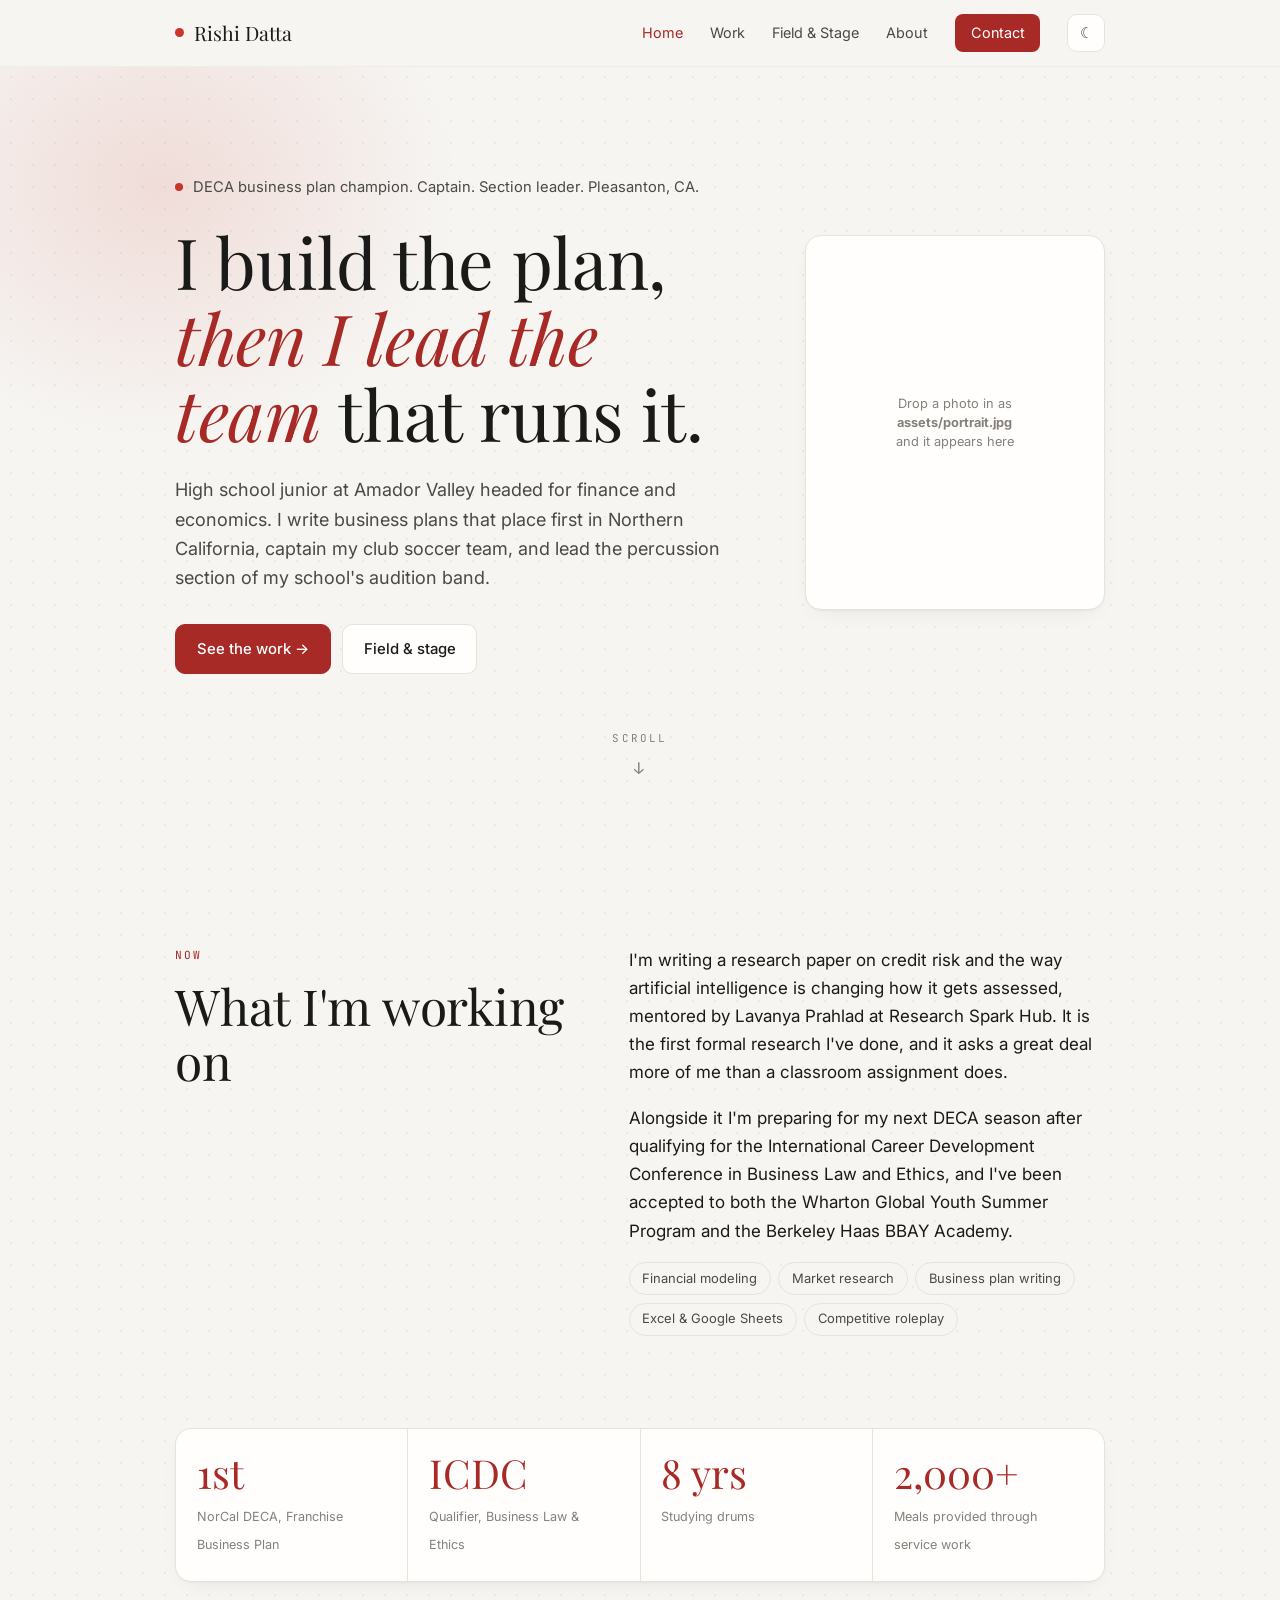
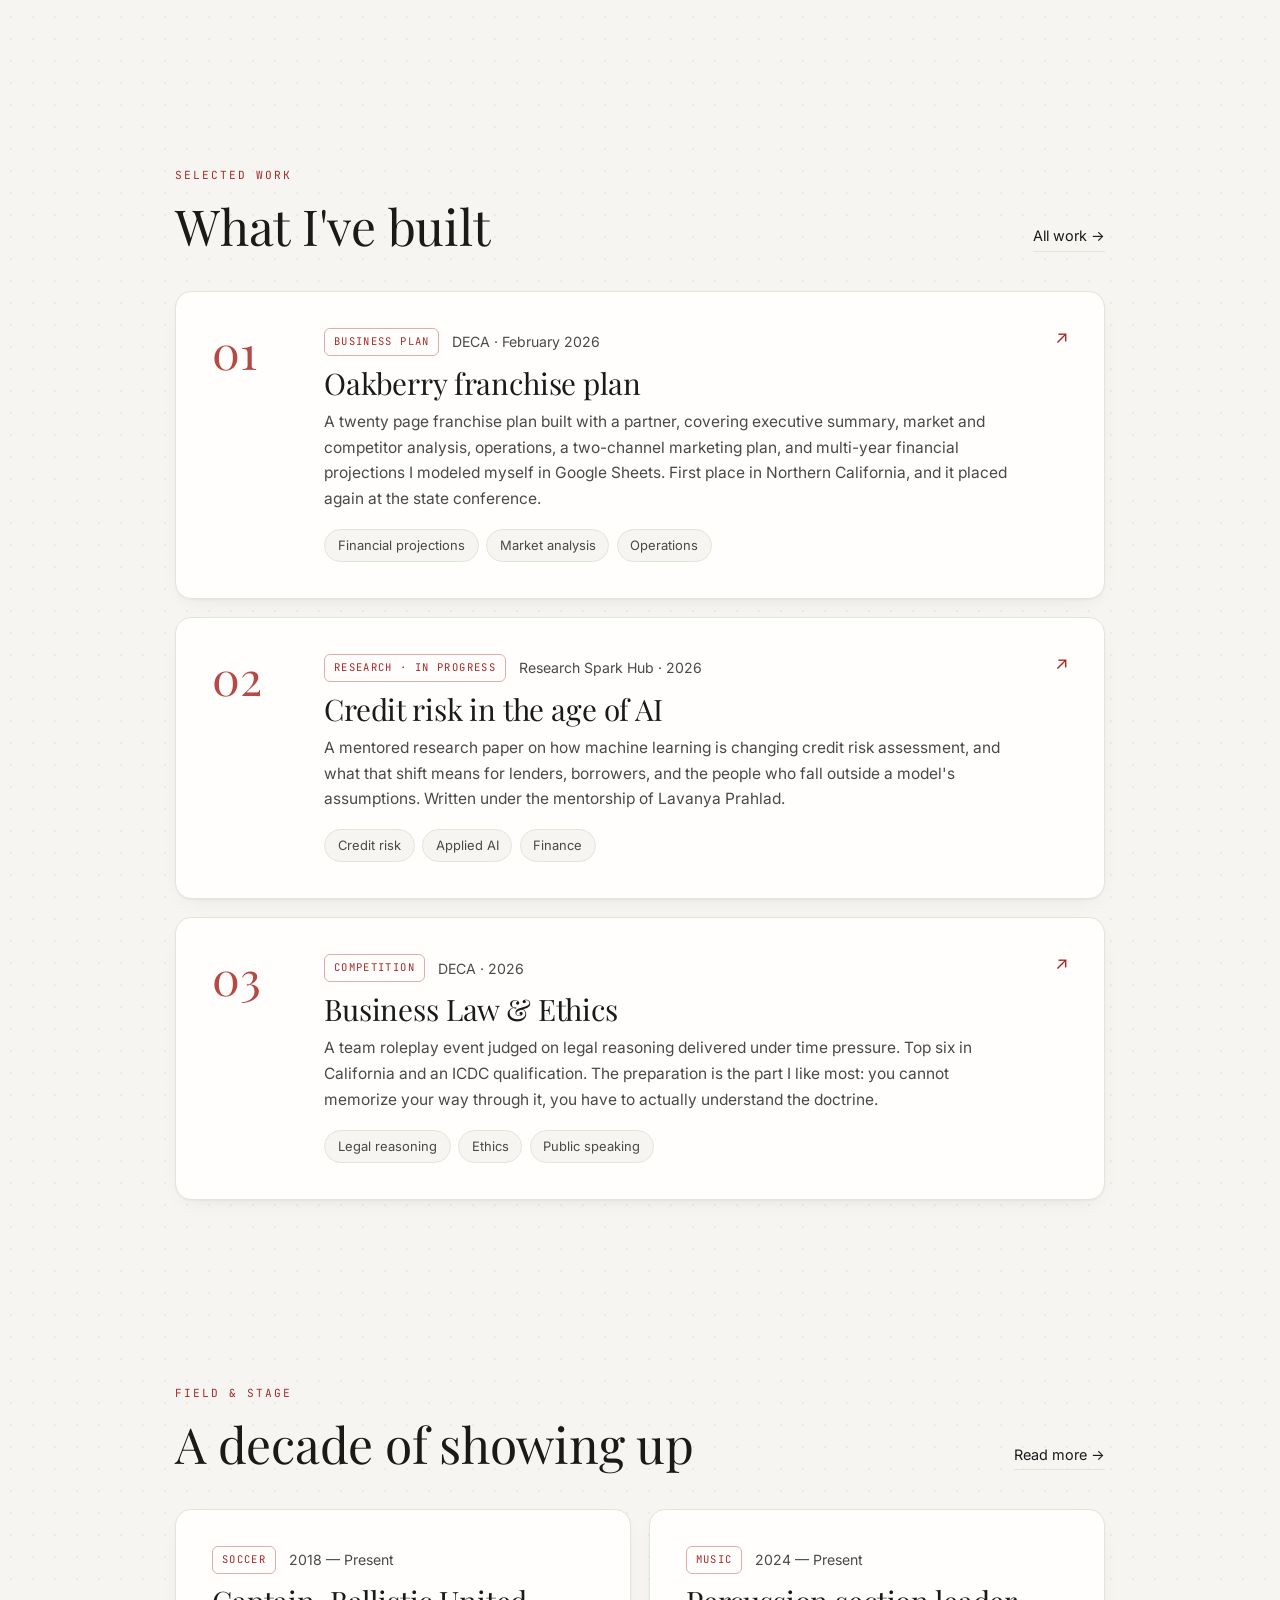
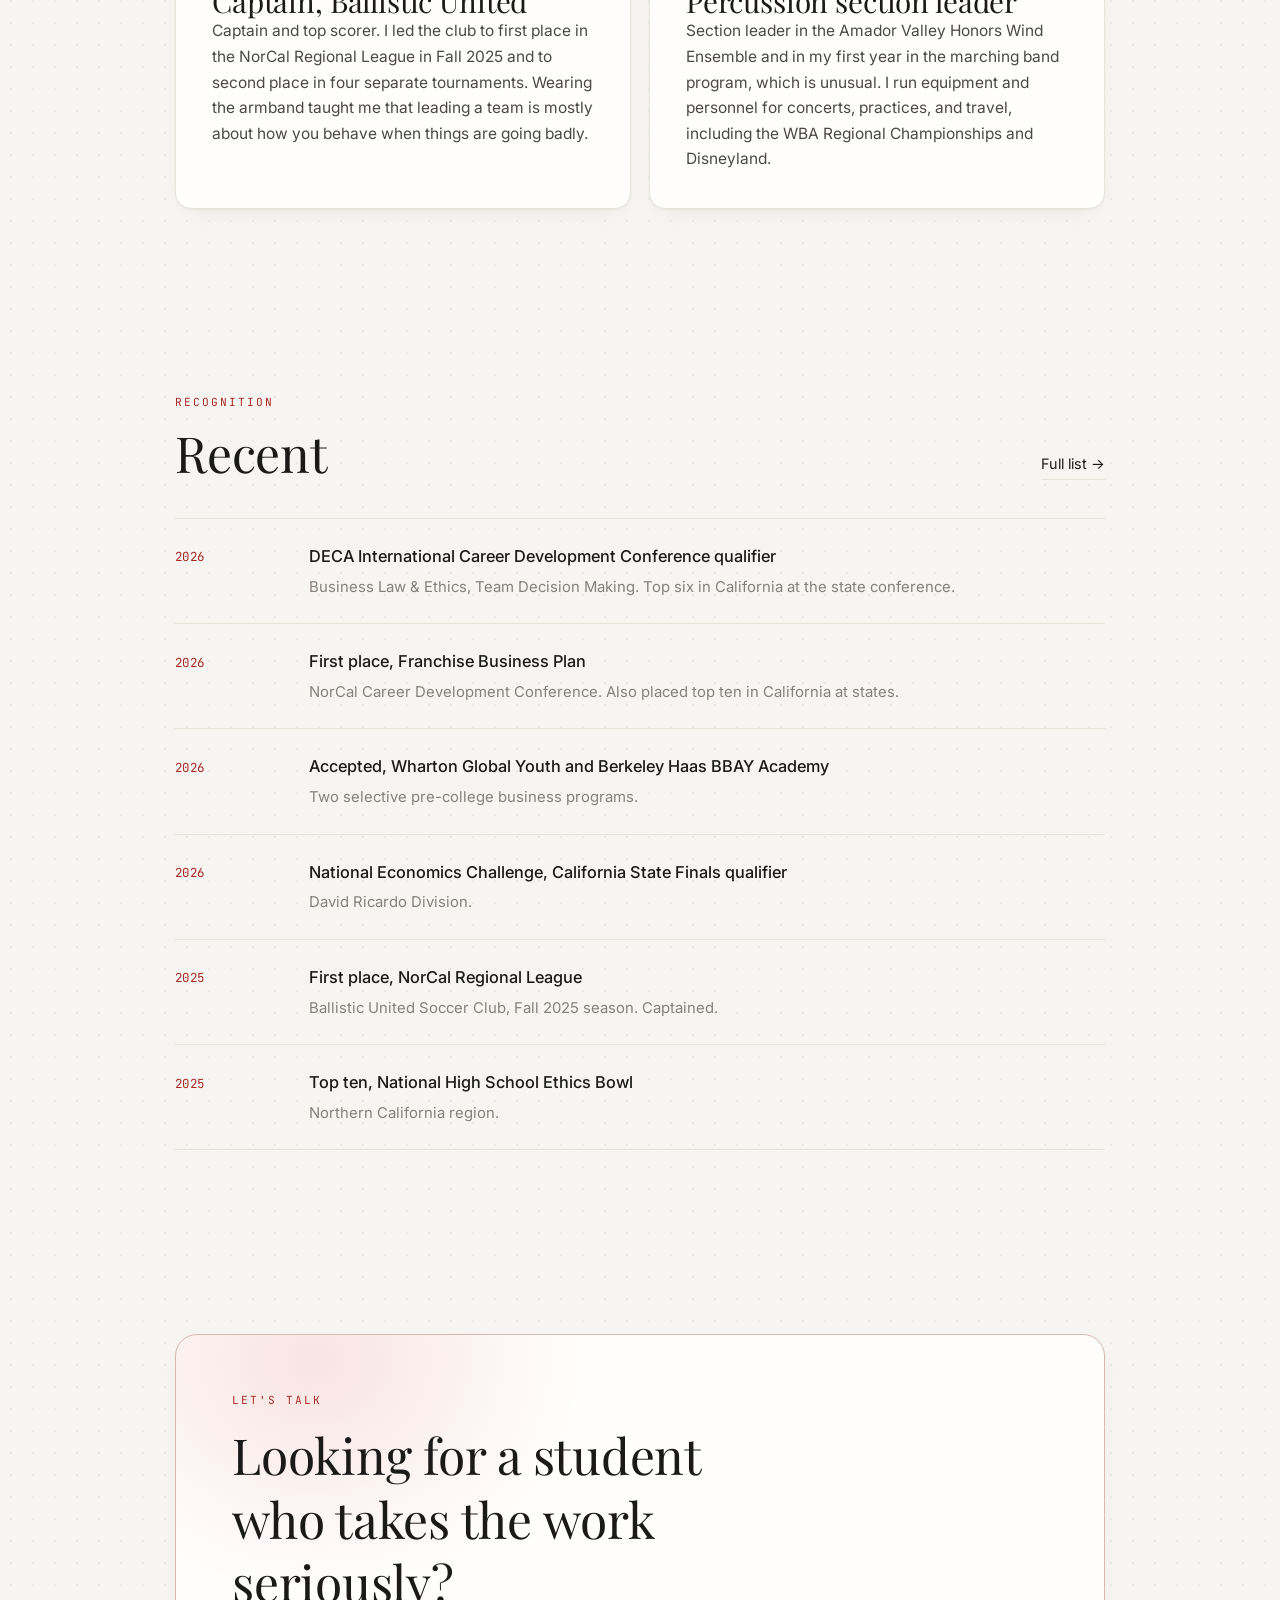
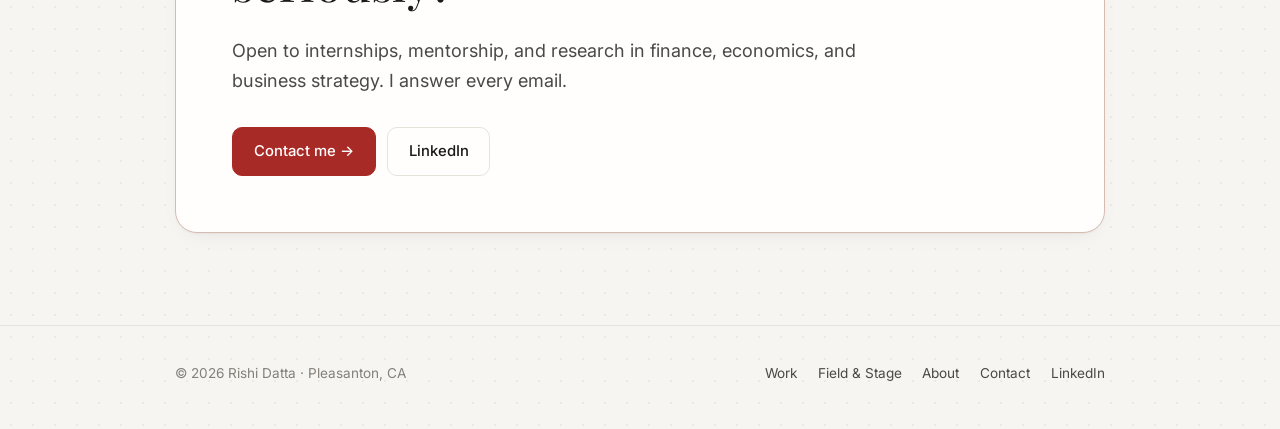
==== index.html @ d546c861 "Add files via upload" ====
<!DOCTYPE html>
<html lang="en">
<head>
<meta charset="utf-8">
<meta name="viewport" content="width=device-width, initial-scale=1">
<title>Rishi Datta — Business, finance, and leadership</title>
<meta name="description" content="Rishi Datta is a student at Amador Valley High School in Pleasanton, California. DECA franchise business plan champion, ICDC qualifier, club soccer captain, and percussion section leader.">
<meta name="theme-color" content="#f4f5f7">
<meta property="og:title" content="Rishi Datta">
<meta property="og:description" content="DECA, finance research, soccer captaincy, and percussion. Pleasanton, CA.">
<meta property="og:type" content="website">
<link rel="preconnect" href="https://fonts.googleapis.com">
<link rel="preconnect" href="https://fonts.gstatic.com" crossorigin>
<link href="https://fonts.googleapis.com/css2?family=Playfair+Display:ital,wght@0,400;0,500;1,400&family=Inter:wght@400;500&family=JetBrains+Mono:wght@400;500&display=swap" rel="stylesheet">
<link rel="stylesheet" href="assets/style.css">
<script src="assets/site.js"></script>
</head>
<body>

<nav class="nav">
  <div class="wrap nav-inner">
    <a class="brand" href="index.html">Rishi Datta</a>
    <div class="nav-links">
      <a href="index.html" aria-current="page">Home</a>
      <a href="work.html">Work</a>
      <a href="leadership.html">Field &amp; Stage</a>
      <a href="about.html">About</a>
      <a class="pill" href="contact.html">Contact</a>
      <button class="toggle" type="button" aria-label="Switch to dark mode">☾</button>
    </div>
  </div>
</nav>

<header class="hero">
  <div class="wrap">
    <div class="hero-grid">
      <div>
        <p class="hero-tag">DECA business plan champion. Captain. Section leader. Pleasanton, CA.</p>
        <h1 class="display">I build the plan, <em class="hl">then I lead the team</em> that runs it.</h1>
        <p class="lede">
          High school junior at Amador Valley headed for finance and economics. I write
          business plans that place first in Northern California, captain my club soccer
          team, and lead the percussion section of my school's audition band.
        </p>
        <div class="actions">
          <a class="btn" href="work.html">See the work &rarr;</a>
          <a class="btn ghost" href="leadership.html">Field &amp; stage</a>
        </div>
      </div>
      <div class="portrait">
        <span>Drop a photo in as<br><strong>assets/portrait.jpg</strong><br>and it appears here</span>
      </div>
    </div>
    <p class="scroll-cue">Scroll<span>&darr;</span></p>
  </div>
</header>

<section class="section">
  <div class="wrap split">
    <div>
      <p class="eyebrow">Now</p>
      <h2 class="display">What I'm working on</h2>
    </div>
    <div class="measure">
      <p>
        I'm writing a research paper on credit risk and the way artificial intelligence is
        changing how it gets assessed, mentored by Lavanya Prahlad at Research Spark Hub.
        It is the first formal research I've done, and it asks a great deal more of me than
        a classroom assignment does.
      </p>
      <p>
        Alongside it I'm preparing for my next DECA season after qualifying for the
        International Career Development Conference in Business Law and Ethics, and I've
        been accepted to both the Wharton Global Youth Summer Program and the Berkeley Haas
        BBAY Academy.
      </p>
      <div class="tags">
        <span class="tag">Financial modeling</span>
        <span class="tag">Market research</span>
        <span class="tag">Business plan writing</span>
        <span class="tag">Excel &amp; Google Sheets</span>
        <span class="tag">Competitive roleplay</span>
      </div>
    </div>
  </div>
</section>

<section class="section" style="padding-top:0">
  <div class="wrap">
    <div class="stats">
      <div class="stat"><span class="num">1st</span><span class="lbl">NorCal DECA, Franchise Business Plan</span></div>
      <div class="stat"><span class="num">ICDC</span><span class="lbl">Qualifier, Business Law &amp; Ethics</span></div>
      <div class="stat"><span class="num">8 yrs</span><span class="lbl">Studying drums</span></div>
      <div class="stat"><span class="num">2,000+</span><span class="lbl">Meals provided through service work</span></div>
    </div>
  </div>
</section>

<section class="section">
  <div class="wrap">
    <div class="section-head">
      <div>
        <p class="eyebrow">Selected work</p>
        <h2 class="display">What I've built</h2>
      </div>
      <a class="textlink" href="work.html">All work &rarr;</a>
    </div>

    <div class="cards">
      <article class="card work">
        <div class="idx">01</div>
        <div>
          <div class="meta-row">
            <span class="chip">Business Plan</span>
            <span class="meta">DECA &middot; February 2026</span>
          </div>
          <h3 class="display">Oakberry franchise plan</h3>
          <p>
            A twenty page franchise plan built with a partner, covering executive summary,
            market and competitor analysis, operations, a two-channel marketing plan, and
            multi-year financial projections I modeled myself in Google Sheets. First place
            in Northern California, and it placed again at the state conference.
          </p>
          <div class="tags">
            <span class="tag">Financial projections</span>
            <span class="tag">Market analysis</span>
            <span class="tag">Operations</span>
          </div>
        </div>
        <div class="arrow">&#8599;</div>
      </article>

      <article class="card work">
        <div class="idx">02</div>
        <div>
          <div class="meta-row">
            <span class="chip">Research &middot; In progress</span>
            <span class="meta">Research Spark Hub &middot; 2026</span>
          </div>
          <h3 class="display">Credit risk in the age of AI</h3>
          <p>
            A mentored research paper on how machine learning is changing credit risk
            assessment, and what that shift means for lenders, borrowers, and the people
            who fall outside a model's assumptions. Written under the mentorship of
            Lavanya Prahlad.
          </p>
          <div class="tags">
            <span class="tag">Credit risk</span>
            <span class="tag">Applied AI</span>
            <span class="tag">Finance</span>
          </div>
        </div>
        <div class="arrow">&#8599;</div>
      </article>

      <article class="card work">
        <div class="idx">03</div>
        <div>
          <div class="meta-row">
            <span class="chip">Competition</span>
            <span class="meta">DECA &middot; 2026</span>
          </div>
          <h3 class="display">Business Law &amp; Ethics</h3>
          <p>
            A team roleplay event judged on legal reasoning delivered under time pressure.
            Top six in California and an ICDC qualification. The preparation is the part
            I like most: you cannot memorize your way through it, you have to actually
            understand the doctrine.
          </p>
          <div class="tags">
            <span class="tag">Legal reasoning</span>
            <span class="tag">Ethics</span>
            <span class="tag">Public speaking</span>
          </div>
        </div>
        <div class="arrow">&#8599;</div>
      </article>
    </div>
  </div>
</section>

<section class="section">
  <div class="wrap">
    <div class="section-head">
      <div>
        <p class="eyebrow">Field &amp; stage</p>
        <h2 class="display">A decade of showing up</h2>
      </div>
      <a class="textlink" href="leadership.html">Read more &rarr;</a>
    </div>

    <div class="grid-2">
      <article class="card">
        <div class="meta-row">
          <span class="chip">Soccer</span>
          <span class="meta">2018 &mdash; Present</span>
        </div>
        <h3 class="display">Captain, Ballistic United</h3>
        <p>
          Captain and top scorer. I led the club to first place in the NorCal Regional
          League in Fall 2025 and to second place in four separate tournaments. Wearing the
          armband taught me that leading a team is mostly about how you behave when things
          are going badly.
        </p>
      </article>
      <article class="card">
        <div class="meta-row">
          <span class="chip">Music</span>
          <span class="meta">2024 &mdash; Present</span>
        </div>
        <h3 class="display">Percussion section leader</h3>
        <p>
          Section leader in the Amador Valley Honors Wind Ensemble and in my first year in
          the marching band program, which is unusual. I run equipment and personnel for
          concerts, practices, and travel, including the WBA Regional Championships and
          Disneyland.
        </p>
      </article>
    </div>
  </div>
</section>

<section class="section">
  <div class="wrap">
    <div class="section-head">
      <div>
        <p class="eyebrow">Recognition</p>
        <h2 class="display">Recent</h2>
      </div>
      <a class="textlink" href="work.html#recognition">Full list &rarr;</a>
    </div>

    <div class="rows">
      <div class="row">
        <div class="when">2026</div>
        <div>
          <p class="what">DECA International Career Development Conference qualifier</p>
          <p class="desc">Business Law &amp; Ethics, Team Decision Making. Top six in California at the state conference.</p>
        </div>
      </div>
      <div class="row">
        <div class="when">2026</div>
        <div>
          <p class="what">First place, Franchise Business Plan</p>
          <p class="desc">NorCal Career Development Conference. Also placed top ten in California at states.</p>
        </div>
      </div>
      <div class="row">
        <div class="when">2026</div>
        <div>
          <p class="what">Accepted, Wharton Global Youth and Berkeley Haas BBAY Academy</p>
          <p class="desc">Two selective pre-college business programs.</p>
        </div>
      </div>
      <div class="row">
        <div class="when">2026</div>
        <div>
          <p class="what">National Economics Challenge, California State Finals qualifier</p>
          <p class="desc">David Ricardo Division.</p>
        </div>
      </div>
      <div class="row">
        <div class="when">2025</div>
        <div>
          <p class="what">First place, NorCal Regional League</p>
          <p class="desc">Ballistic United Soccer Club, Fall 2025 season. Captained.</p>
        </div>
      </div>
      <div class="row">
        <div class="when">2025</div>
        <div>
          <p class="what">Top ten, National High School Ethics Bowl</p>
          <p class="desc">Northern California region.</p>
        </div>
      </div>
    </div>
  </div>
</section>

<section class="section">
  <div class="wrap">
    <div class="cta-card">
      <p class="eyebrow">Let's talk</p>
      <h2 class="display">Looking for a student who takes the work seriously?</h2>
      <p class="lede" style="margin-top:1.4rem">
        Open to internships, mentorship, and research in finance, economics, and business
        strategy. I answer every email.
      </p>
      <div class="actions">
        <a class="btn" href="contact.html">Contact me &rarr;</a>
        <a class="btn ghost" href="https://www.linkedin.com/in/rishi-datta1" target="_blank" rel="noopener">LinkedIn</a>
      </div>
    </div>
  </div>
</section>

<footer class="foot">
  <div class="wrap foot-inner">
    <span>&copy; 2026 Rishi Datta &middot; Pleasanton, CA</span>
    <span class="foot-links">
      <a href="work.html">Work</a>
      <a href="leadership.html">Field &amp; Stage</a>
      <a href="about.html">About</a>
      <a href="contact.html">Contact</a>
      <a href="https://www.linkedin.com/in/rishi-datta1" target="_blank" rel="noopener">LinkedIn</a>
    </span>
  </div>
</footer>

</body>
</html>
---- assets/style.css ----
/* ==========================================================================
   Rishi Datta — personal site
   ========================================================================== */

:root {
  --bg:        #f6f5f2;
  --card:      #fffefd;
  --ink:       #1a1a19;
  --ink-soft:  #4b4945;
  --muted:     #85807a;
  --line:      #e7e3db;
  --line-soft: #efece5;
  --accent:    #a82a26;
  --accent-br: #c8362c;
  --glow:      rgba(200, 54, 44, 0.13);
  --dot:       rgba(26, 26, 25, 0.055);
  --shadow:    0 1px 2px rgba(26,26,25,.04), 0 8px 24px -12px rgba(26,26,25,.10);

  --serif: "Playfair Display", "Iowan Old Style", Georgia, "Times New Roman", serif;
  --sans:  "Inter", -apple-system, BlinkMacSystemFont, "Segoe UI", Helvetica, Arial, sans-serif;
  --mono:  "JetBrains Mono", ui-monospace, SFMono-Regular, "SF Mono", Menlo, monospace;

  --wrap: 1010px;
  --gut:  clamp(1.25rem, 5vw, 2.5rem);
  --r:    16px;
}

html[data-theme="dark"] {
  --bg:        #14140f;
  --card:      #1c1c18;
  --ink:       #f2f0eb;
  --ink-soft:  #c3bfb6;
  --muted:     #8e8981;
  --line:      #2e2e28;
  --line-soft: #262620;
  --accent:    #e8695c;
  --accent-br: #f0837a;
  --glow:      rgba(232, 105, 92, 0.11);
  --dot:       rgba(242, 240, 235, 0.05);
  --shadow:    0 1px 2px rgba(0,0,0,.3), 0 8px 24px -12px rgba(0,0,0,.5);
}

/* --- base ----------------------------------------------------------------- */

*, *::before, *::after { box-sizing: border-box; }
html { -webkit-text-size-adjust: 100%; scroll-behavior: smooth; }

body {
  margin: 0;
  background-color: var(--bg);
  background-image: radial-gradient(var(--dot) 1px, transparent 1px);
  background-size: 22px 22px;
  color: var(--ink);
  font-family: var(--sans);
  font-size: 17px;
  line-height: 1.65;
  -webkit-font-smoothing: antialiased;
  text-rendering: optimizeLegibility;
  transition: background-color .25s ease, color .25s ease;
}

img { max-width: 100%; display: block; }
a { color: inherit; }
h1, h2, h3, h4 { margin: 0; font-weight: 400; }
p { margin: 0 0 1.05em; }
p:last-child { margin-bottom: 0; }
ul { margin: 0; padding: 0; list-style: none; }

/* --- layout --------------------------------------------------------------- */

.wrap { width: 100%; max-width: var(--wrap); margin: 0 auto; padding-inline: var(--gut); }

.section { padding-block: clamp(3.25rem, 8vw, 5.75rem); }

.section-head {
  display: flex;
  align-items: flex-end;
  justify-content: space-between;
  gap: 1.5rem;
  flex-wrap: wrap;
  margin-bottom: 2.4rem;
}

.eyebrow {
  font-family: var(--mono);
  font-size: 0.7rem;
  letter-spacing: 0.18em;
  text-transform: uppercase;
  color: var(--accent);
  margin: 0 0 0.85rem;
}

h1.display, h2.display, h3.display {
  font-family: var(--serif);
  font-weight: 400;
  letter-spacing: -0.005em;
}

h1.display { font-size: clamp(2.5rem, 6.4vw, 4.4rem); line-height: 1.08; max-width: 15ch; }
h2.display { font-size: clamp(2rem, 4.4vw, 3.1rem); line-height: 1.1;  max-width: 20ch; }
h3.display { font-size: clamp(1.35rem, 2.6vw, 1.85rem); line-height: 1.2; }

em.hl { font-style: italic; color: var(--accent); }

.lede {
  font-size: clamp(1.02rem, 1.5vw, 1.13rem);
  line-height: 1.62;
  color: var(--ink-soft);
  max-width: 58ch;
}

.measure { max-width: 66ch; }
.muted { color: var(--muted); }

/* --- nav ------------------------------------------------------------------ */

.nav {
  position: sticky; top: 0; z-index: 60;
  background: color-mix(in srgb, var(--bg) 84%, transparent);
  backdrop-filter: saturate(1.5) blur(14px);
  -webkit-backdrop-filter: saturate(1.5) blur(14px);
  border-bottom: 1px solid var(--line-soft);
}

.nav-inner {
  display: flex; align-items: center; justify-content: space-between;
  gap: 1.25rem; min-height: 66px;
}

.brand {
  display: inline-flex; align-items: center; gap: 0.6rem;
  font-family: var(--serif); font-size: 1.24rem;
  text-decoration: none; white-space: nowrap;
}

.brand::before {
  content: ""; width: 9px; height: 9px; border-radius: 50%;
  background: var(--accent-br); flex: none;
}

.nav-links { display: flex; align-items: center; gap: clamp(.85rem, 2.2vw, 1.7rem); flex-wrap: wrap; }

.nav-links a {
  font-size: 0.9rem; color: var(--ink-soft); text-decoration: none;
  transition: color .18s ease;
}
.nav-links a:hover { color: var(--ink); }
.nav-links a[aria-current="page"] { color: var(--accent); }

.nav-links a.pill {
  background: var(--accent); color: #fff;
  padding: 0.42rem 0.95rem; border-radius: 8px;
}
html[data-theme="dark"] .nav-links a.pill { color: #14140f; }
.nav-links a.pill:hover { background: var(--accent-br); color: #fff; }

.toggle {
  width: 38px; height: 38px; flex: none;
  display: grid; place-items: center;
  border: 1px solid var(--line); border-radius: 10px;
  background: var(--card); color: var(--ink-soft);
  cursor: pointer; font-size: 0.95rem; line-height: 1;
  transition: border-color .18s ease, color .18s ease;
}
.toggle:hover { border-color: var(--muted); color: var(--ink); }

/* --- hero ----------------------------------------------------------------- */

.hero { position: relative; overflow: hidden; padding-block: clamp(3.5rem, 9vw, 6.5rem) clamp(2.5rem, 6vw, 4.5rem); }

.hero::before {
  content: ""; position: absolute; inset: -30% 55% 40% -20%;
  background: radial-gradient(closest-side, var(--glow), transparent 72%);
  pointer-events: none; z-index: 0;
}

.hero > .wrap { position: relative; z-index: 1; }

.hero-tag {
  display: inline-flex; align-items: center; gap: 0.65rem;
  font-size: 0.92rem; color: var(--ink-soft); margin-bottom: 1.5rem;
}
.hero-tag::before {
  content: ""; width: 8px; height: 8px; border-radius: 50%;
  background: var(--accent-br); flex: none;
}

.hero h1.display { margin-bottom: 1.5rem; }
.hero .lede { max-width: 54ch; }

.hero-grid {
  display: grid; grid-template-columns: minmax(0, 1.6fr) minmax(0, .85fr);
  gap: clamp(2rem, 6vw, 4rem); align-items: center;
}

.portrait {
  border: 1px solid var(--line); border-radius: var(--r);
  background: var(--card); box-shadow: var(--shadow);
  aspect-ratio: 4/5; width: 100%;
  display: grid; place-items: center; text-align: center;
  padding: 1.5rem; color: var(--muted); font-size: .8rem; line-height: 1.5;
  overflow: hidden;
}
.portrait img { width: 100%; height: 100%; object-fit: cover; }

.scroll-cue {
  margin-top: clamp(2rem, 5vw, 3.5rem); text-align: center;
  font-family: var(--mono); font-size: .68rem; letter-spacing: .2em;
  text-transform: uppercase; color: var(--muted);
}
.scroll-cue span { display: block; margin-top: .5rem; font-size: 1rem; }

/* --- buttons -------------------------------------------------------------- */

.actions { display: flex; gap: .7rem; flex-wrap: wrap; margin-top: 2rem; }

.btn {
  display: inline-flex; align-items: center; gap: .5rem;
  font-size: .93rem; font-weight: 500; text-decoration: none;
  padding: .72rem 1.3rem; border-radius: 10px;
  border: 1px solid var(--accent); background: var(--accent); color: #fff;
  transition: background .18s ease, border-color .18s ease, transform .18s ease;
}
html[data-theme="dark"] .btn { color: #14140f; }
.btn:hover { background: var(--accent-br); border-color: var(--accent-br); transform: translateY(-1px); }

.btn.ghost { background: var(--card); color: var(--ink); border-color: var(--line); }
.btn.ghost:hover { background: var(--card); border-color: var(--muted); color: var(--ink); }

.textlink {
  font-size: .9rem; color: var(--ink); text-decoration: none;
  border-bottom: 1px solid var(--line); padding-bottom: 3px;
  white-space: nowrap; transition: border-color .18s ease, color .18s ease;
}
.textlink:hover { color: var(--accent); border-bottom-color: var(--accent); }

/* --- cards ---------------------------------------------------------------- */

.card {
  background: var(--card); border: 1px solid var(--line);
  border-radius: var(--r); box-shadow: var(--shadow);
  padding: clamp(1.5rem, 3vw, 2.25rem);
}

.cards { display: grid; gap: 1.1rem; }
.grid-2 { display: grid; gap: 1.1rem; grid-template-columns: repeat(2, minmax(0,1fr)); }
.grid-3 { display: grid; gap: 1.1rem; grid-template-columns: repeat(3, minmax(0,1fr)); }

/* numbered work card */

.work {
  display: grid; grid-template-columns: 92px minmax(0,1fr) 28px;
  gap: 0 1.25rem; align-items: start;
}

.work .idx {
  font-family: var(--serif); font-size: clamp(2.1rem, 4vw, 2.9rem);
  line-height: 1; color: var(--accent); opacity: .85;
}

.work .arrow { color: var(--accent); font-size: 1.1rem; line-height: 1; justify-self: end; }

.meta-row {
  display: flex; align-items: center; gap: .8rem;
  flex-wrap: wrap; margin-bottom: .55rem;
}

.chip {
  font-family: var(--mono); font-size: .66rem; letter-spacing: .13em;
  text-transform: uppercase; color: var(--accent);
  border: 1px solid color-mix(in srgb, var(--accent) 38%, transparent);
  border-radius: 6px; padding: .28rem .55rem; white-space: nowrap;
}

.meta { font-size: .88rem; color: var(--ink-soft); }

.work h3.display { margin-bottom: .55rem; }

.card p { color: var(--ink-soft); font-size: .97rem; }

.tags { display: flex; flex-wrap: wrap; gap: .45rem; margin-top: 1.1rem; }

.tag {
  font-size: .81rem; color: var(--ink-soft);
  border: 1px solid var(--line); background: var(--bg);
  border-radius: 999px; padding: .3rem .8rem;
}

.bullets { margin-top: .9rem; }
.bullets li {
  position: relative; padding-left: 1.15rem; margin-bottom: .5rem;
  font-size: .96rem; color: var(--ink-soft);
}
.bullets li::before {
  content: ""; position: absolute; left: 0; top: .72em;
  width: 6px; height: 1px; background: var(--accent);
}
.bullets li:last-child { margin-bottom: 0; }

/* --- record rows (recognition / experience) ------------------------------- */

.rows { border-top: 1px solid var(--line); }

.row {
  display: grid; grid-template-columns: 110px minmax(0,1fr);
  gap: 1.5rem; padding-block: 1.5rem;
  border-bottom: 1px solid var(--line);
}

.row .when {
  font-family: var(--mono); font-size: .78rem; color: var(--accent);
  letter-spacing: .04em; padding-top: .28rem;
}

.row .what { font-size: 1.02rem; font-weight: 500; margin-bottom: .3rem; }
.row .desc { font-size: .93rem; color: var(--muted); margin: 0; }

/* --- stats ---------------------------------------------------------------- */

.stats {
  display: grid; grid-template-columns: repeat(auto-fit, minmax(140px,1fr));
  gap: 1px; background: var(--line);
  border: 1px solid var(--line); border-radius: var(--r);
  overflow: hidden; box-shadow: var(--shadow);
}
.stat { background: var(--card); padding: 1.5rem 1.3rem; }
.stat .num {
  font-family: var(--serif); font-size: clamp(1.9rem, 3.2vw, 2.5rem);
  line-height: 1; display: block; margin-bottom: .5rem; color: var(--accent);
}
.stat .lbl { font-size: .79rem; color: var(--muted); line-height: 1.45; }

/* --- split ---------------------------------------------------------------- */

.split {
  display: grid; grid-template-columns: minmax(0,.9fr) minmax(0,1.1fr);
  gap: clamp(2rem, 6vw, 4rem); align-items: start;
}

/* --- definition list ------------------------------------------------------ */

.dl { display: grid; gap: 1.15rem; }
.dl dt {
  font-family: var(--mono); font-size: .69rem; letter-spacing: .15em;
  text-transform: uppercase; color: var(--muted); margin-bottom: .3rem;
}
.dl dd { margin: 0; font-size: .97rem; color: var(--ink-soft); }

/* --- CTA ------------------------------------------------------------------ */

.cta-card {
  position: relative; overflow: hidden;
  border: 1px solid color-mix(in srgb, var(--accent) 22%, var(--line));
  border-radius: 22px; background: var(--card);
  box-shadow: var(--shadow);
  padding: clamp(2rem, 5vw, 3.5rem);
}
.cta-card::before {
  content: ""; position: absolute; inset: -60% 45% 30% -25%;
  background: radial-gradient(closest-side, var(--glow), transparent 72%);
  pointer-events: none;
}
.cta-card > * { position: relative; }
.cta-card h2.display { line-height: 1.28; max-width: 19ch; }

/* --- footer --------------------------------------------------------------- */

.foot {
  border-top: 1px solid var(--line);
  padding-block: 2.25rem 2.75rem;
  font-size: .85rem; color: var(--muted);
}
.foot-inner { display: flex; justify-content: space-between; gap: 1.5rem; flex-wrap: wrap; }
.foot a { color: var(--ink-soft); text-decoration: none; }
.foot a:hover { color: var(--accent); }
.foot-links { display: flex; gap: 1.3rem; flex-wrap: wrap; }

/* --- page header ---------------------------------------------------------- */

.page-head { padding-block: clamp(2.75rem, 7vw, 4.5rem) clamp(1.5rem, 4vw, 2.5rem); }
.page-head h1.display { max-width: 18ch; margin-bottom: 1.2rem; }

/* --- responsive ----------------------------------------------------------- */

@media (max-width: 880px) {
  .hero-grid { grid-template-columns: 1fr; }
  .portrait { max-width: 240px; order: -1; aspect-ratio: 1/1; }
  .split { grid-template-columns: 1fr; }
  .grid-3 { grid-template-columns: repeat(2, minmax(0,1fr)); }
}

@media (max-width: 640px) {
  body { font-size: 16px; }
  .nav-inner { min-height: 0; padding-block: .75rem; flex-wrap: wrap; gap: .75rem; }
  .nav-links { gap: .9rem; font-size: .85rem; }
  .grid-2, .grid-3 { grid-template-columns: 1fr; }
  .work { grid-template-columns: 1fr; gap: .4rem; }
  .work .idx { font-size: 1.9rem; }
  .work .arrow { display: none; }
  .row { grid-template-columns: 1fr; gap: .35rem; }
  .row .when { padding-top: 0; }
}

@media (prefers-reduced-motion: reduce) {
  html { scroll-behavior: auto; }
  * { transition: none !important; }
}

@media print {
  .nav, .cta-card, .actions, .scroll-cue, .toggle { display: none !important; }
  body { background: #fff; font-size: 11pt; }
  .section { padding-block: 1rem; }
  .card { box-shadow: none; break-inside: avoid; }
}
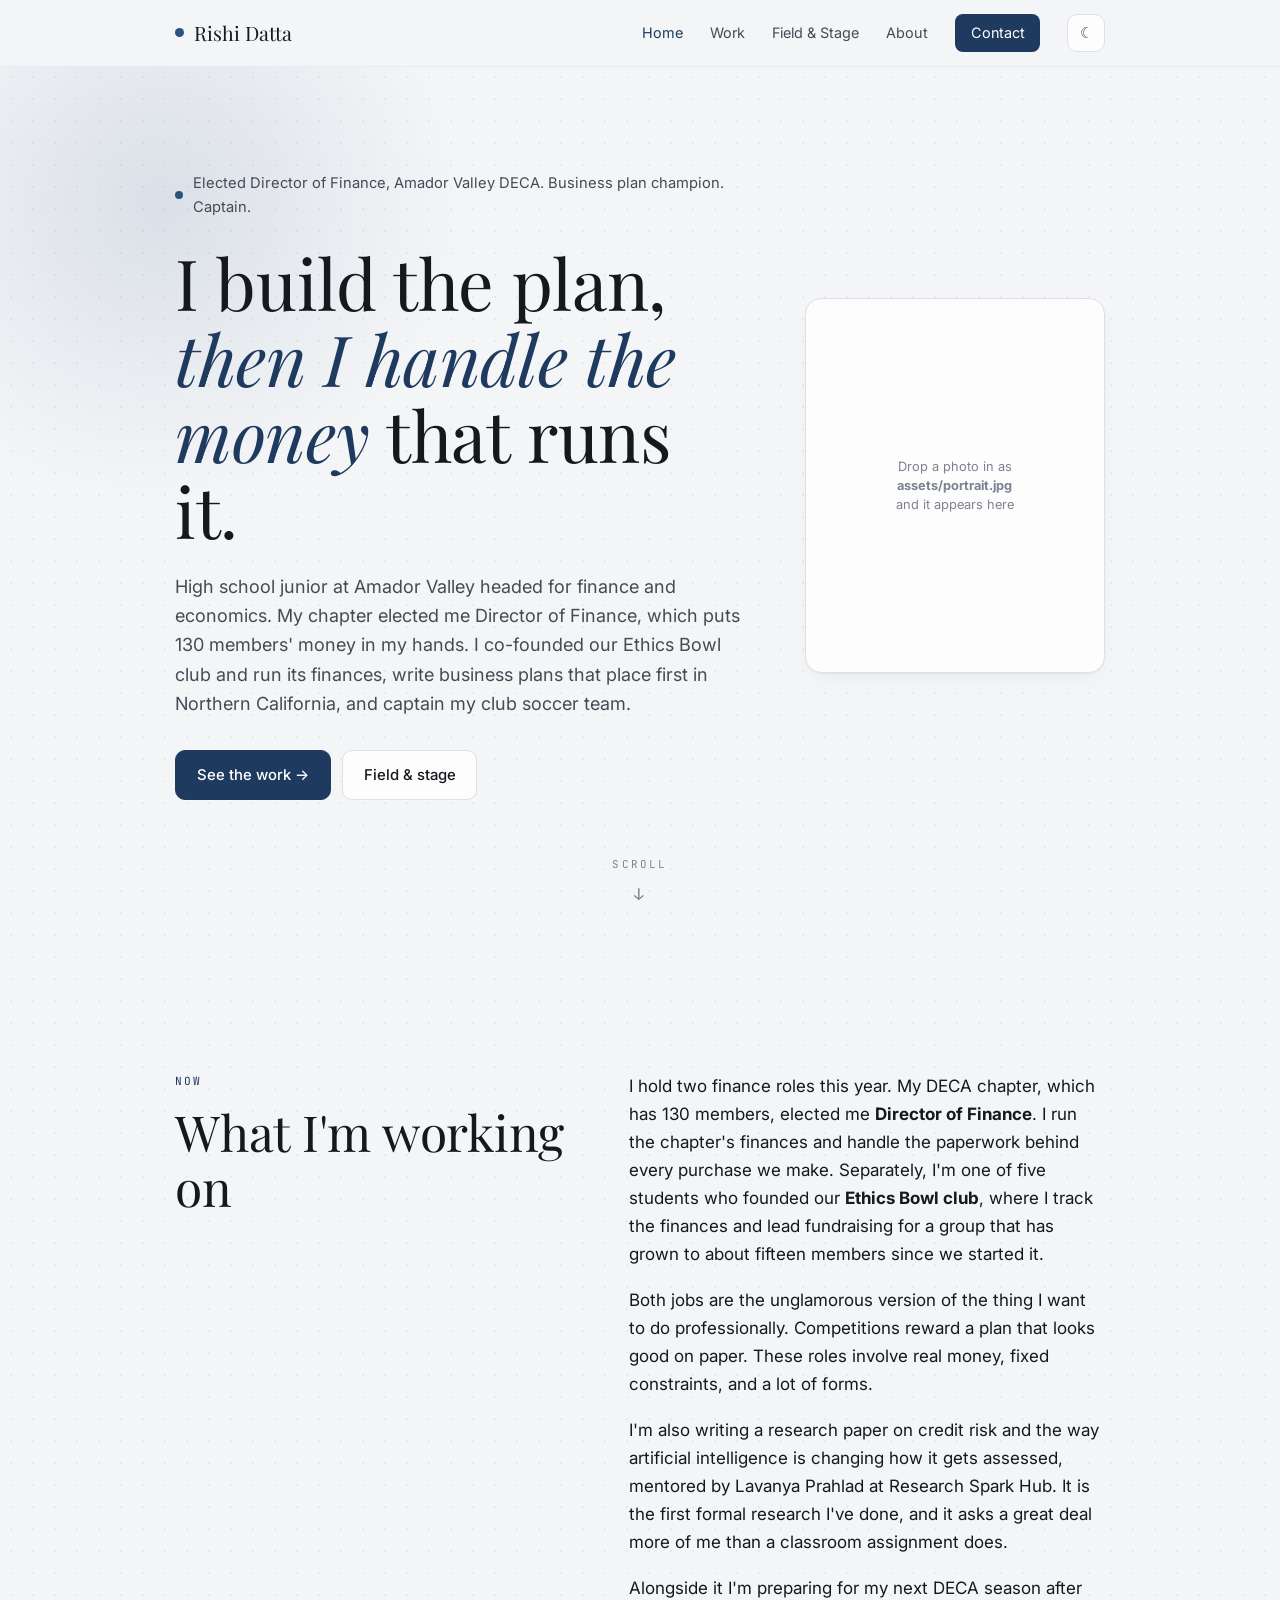
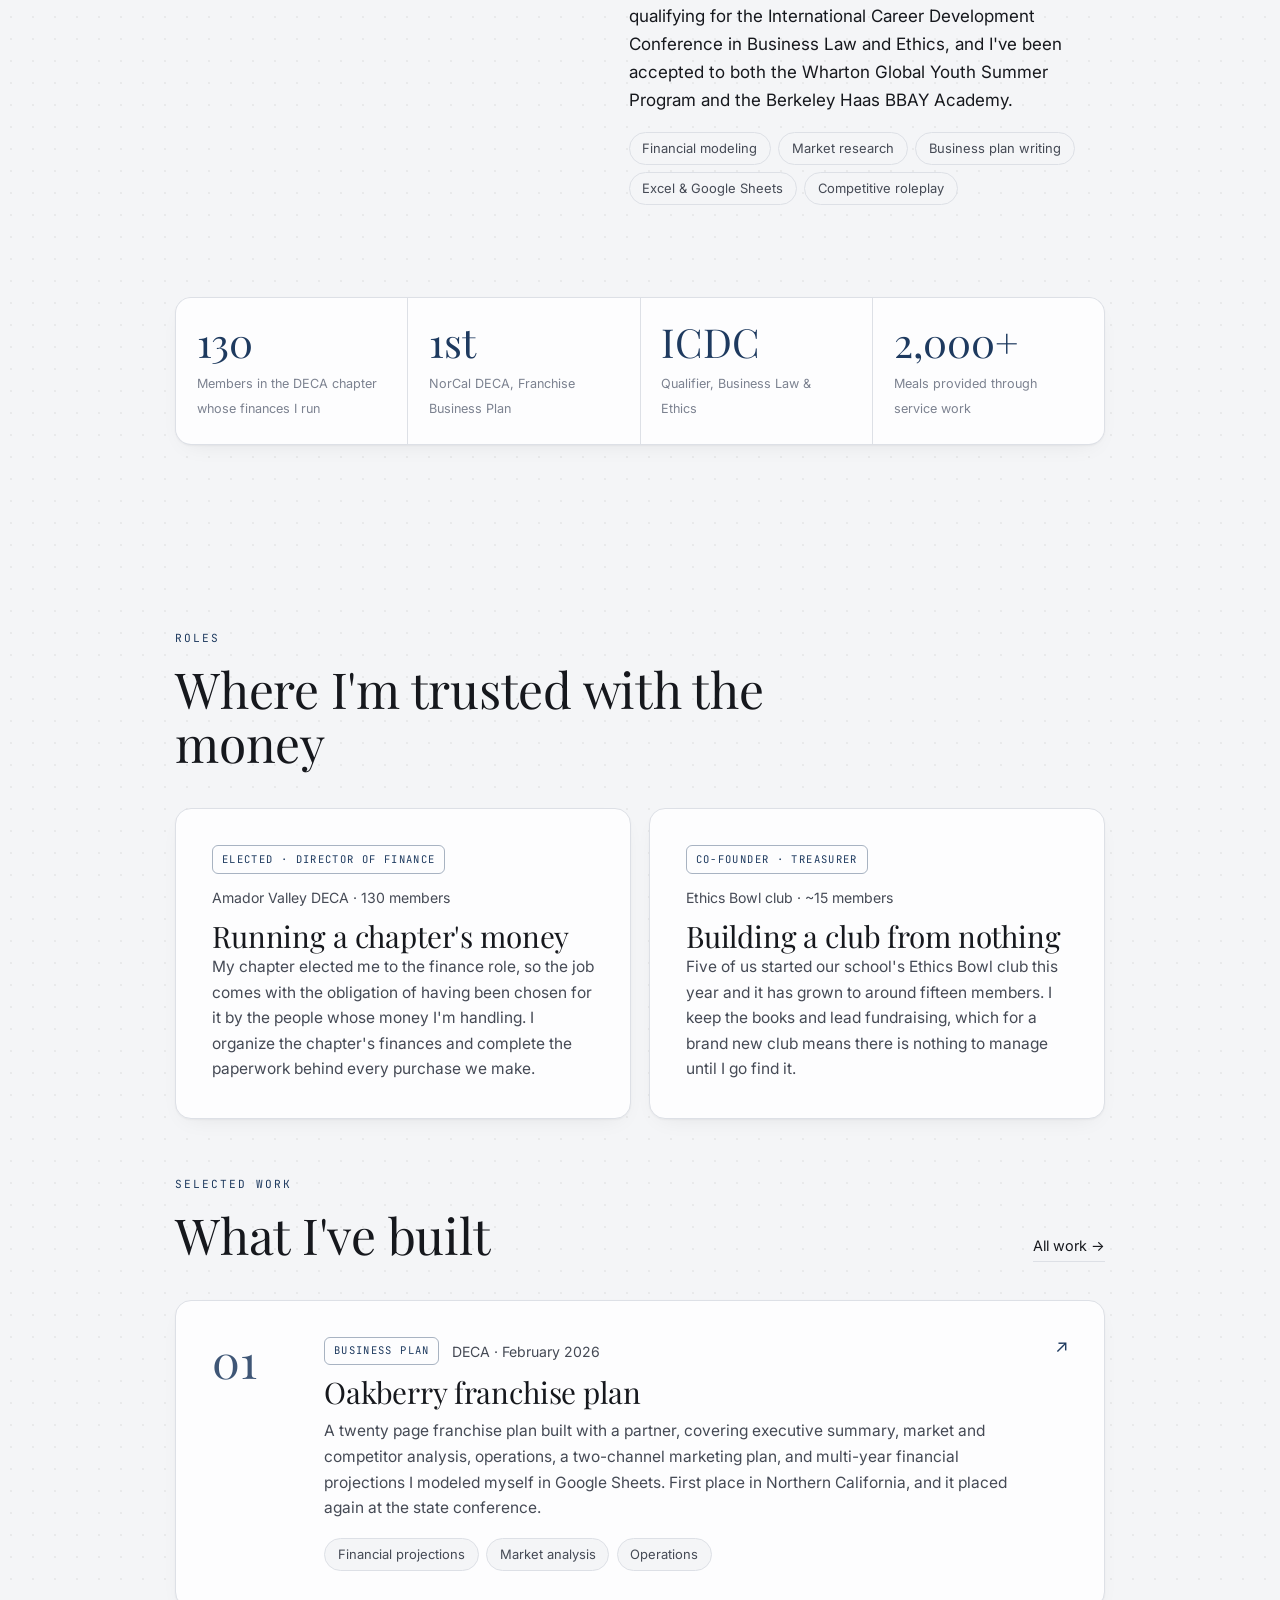
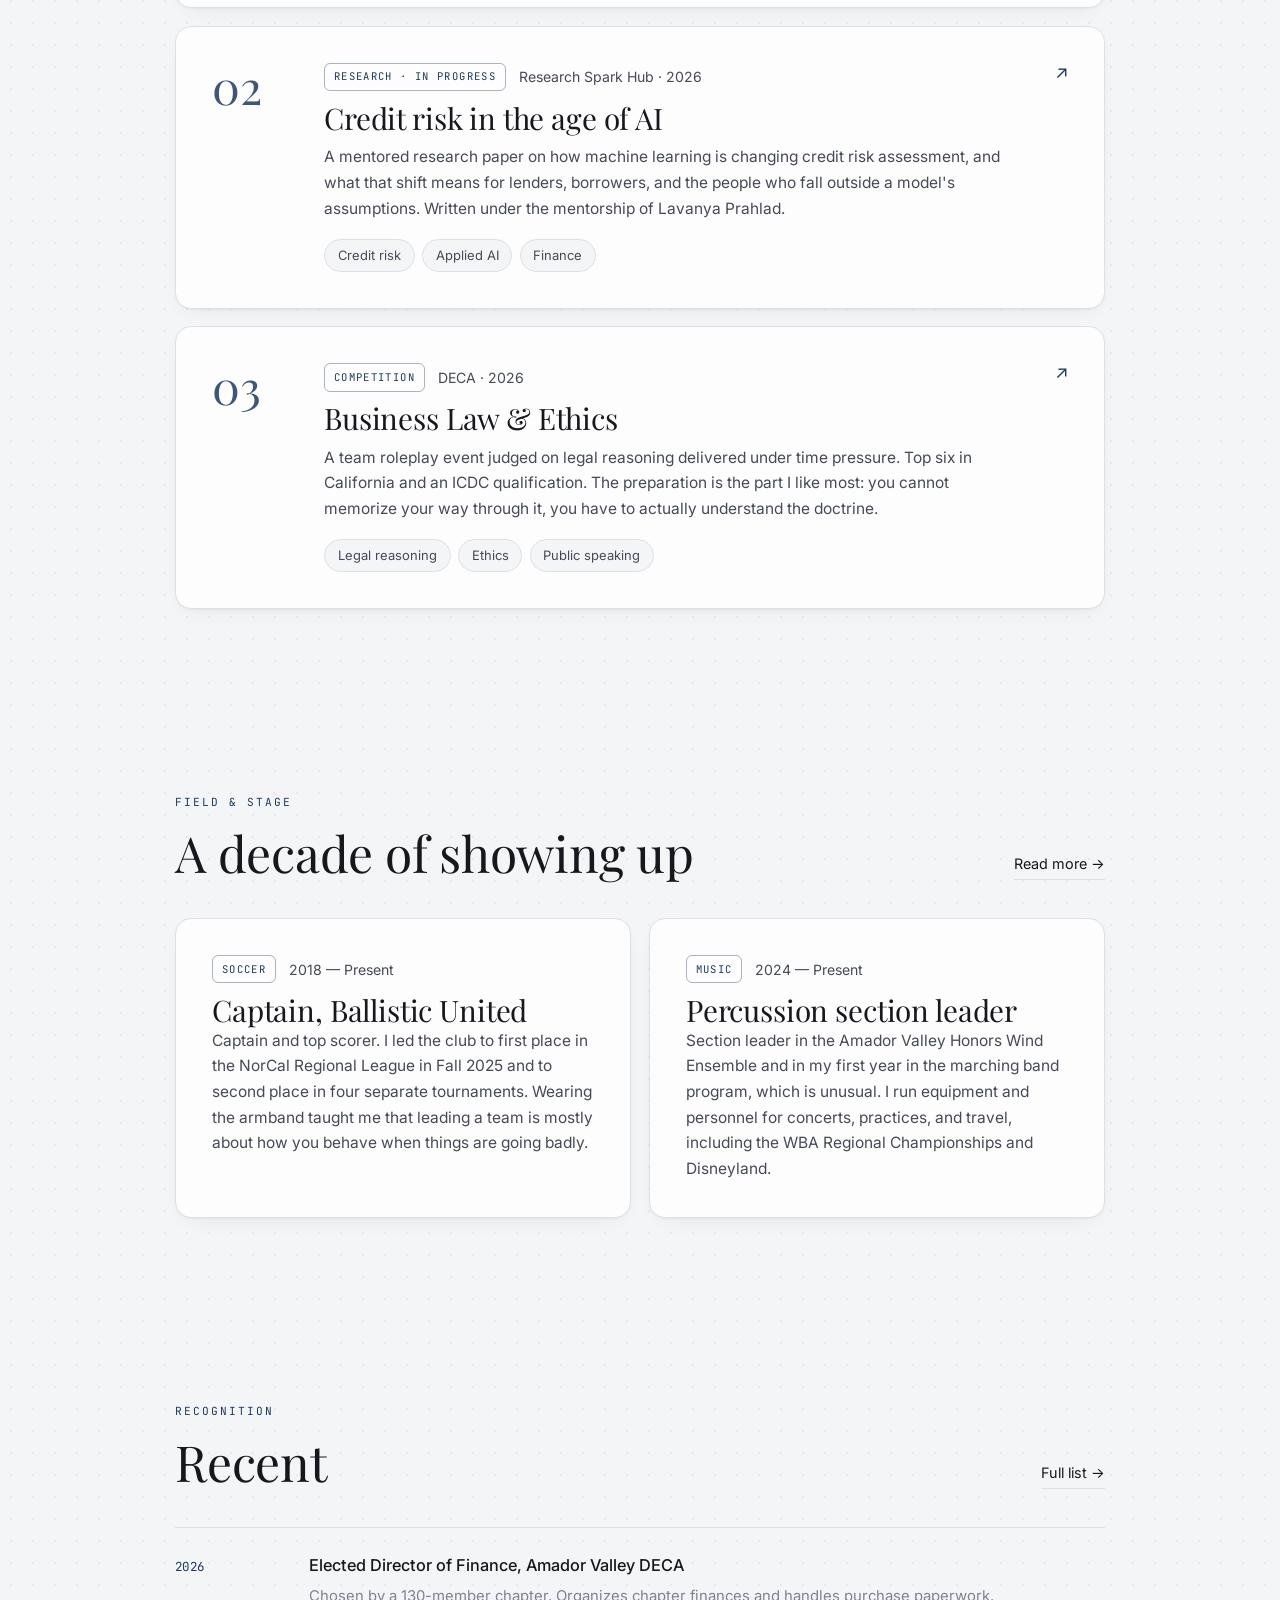
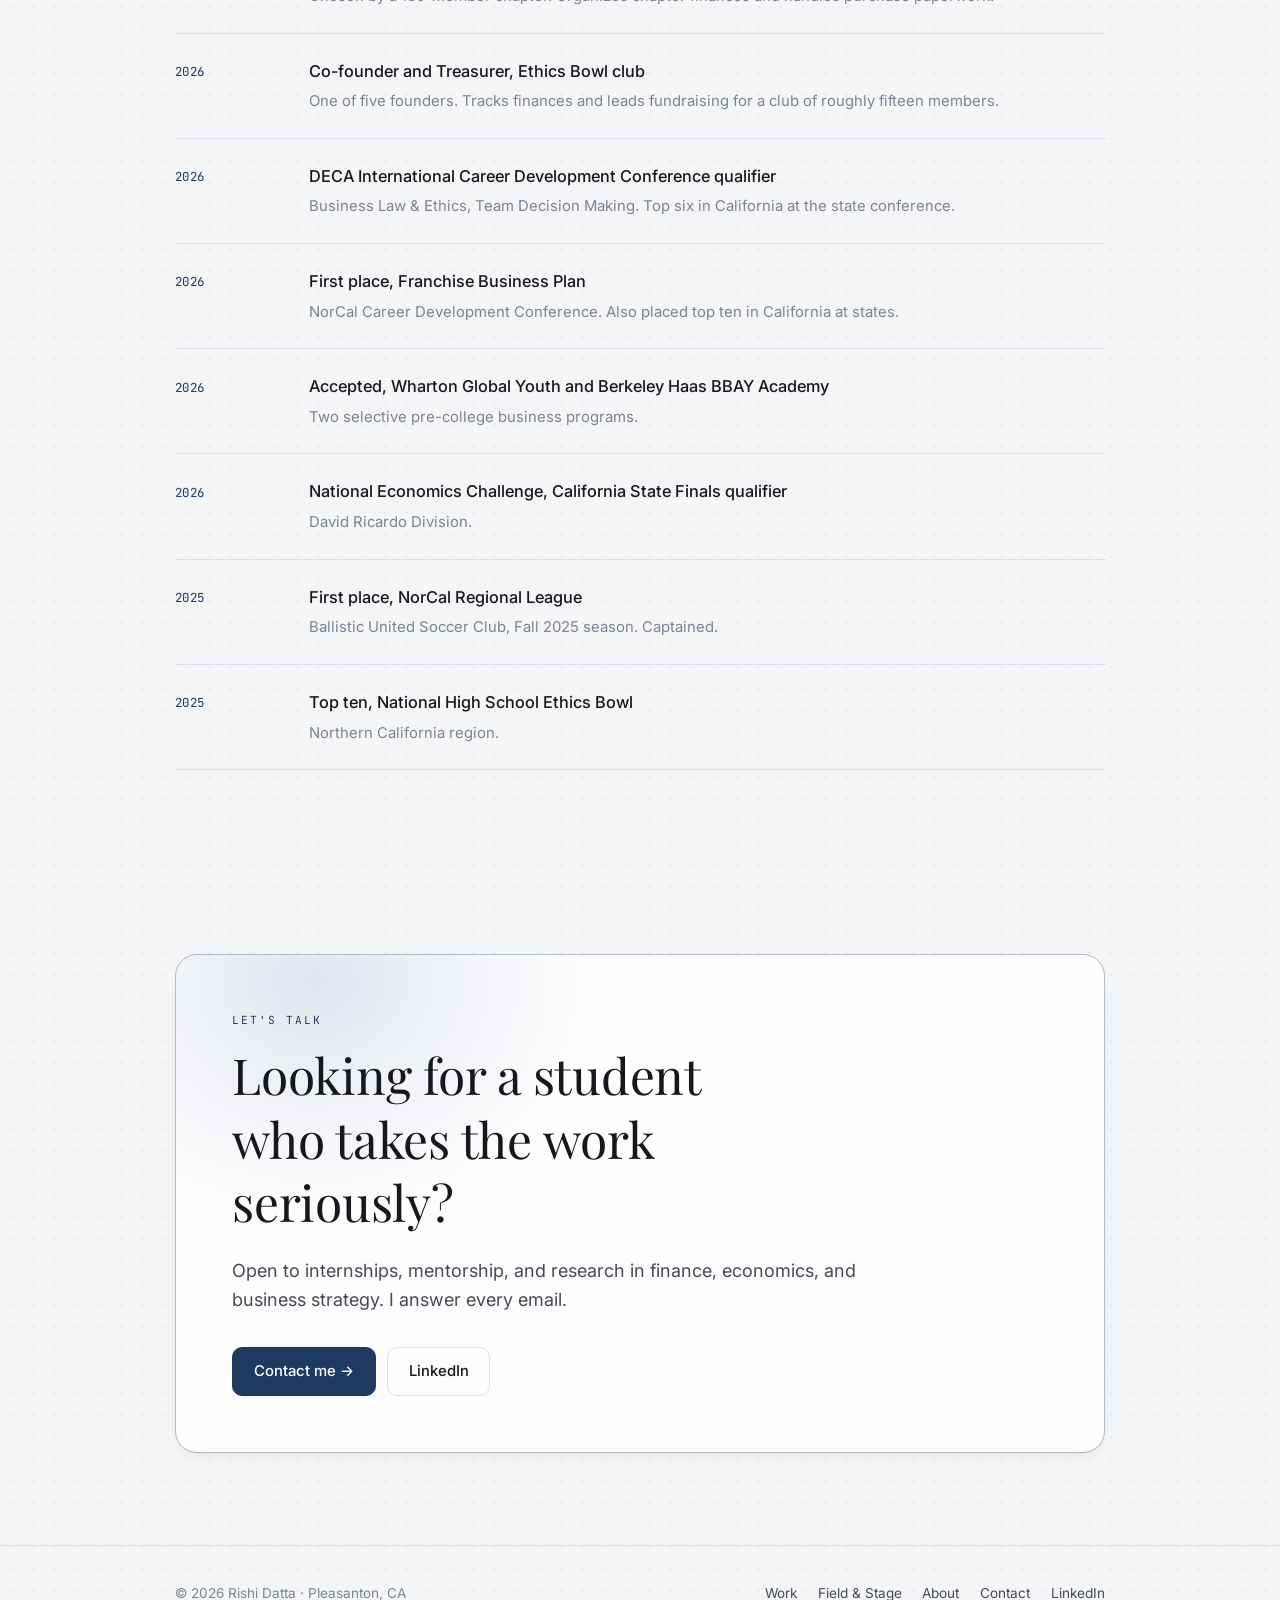
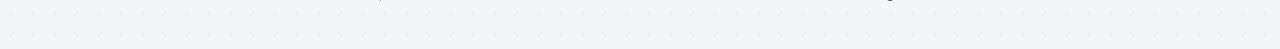
==== commit d4765bc2: "Add files via upload" ====
--- a/index.html
+++ b/index.html
@@ -35,12 +35,13 @@
   <div class="wrap">
     <div class="hero-grid">
       <div>
-        <p class="hero-tag">DECA business plan champion. Captain. Section leader. Pleasanton, CA.</p>
-        <h1 class="display">I build the plan, <em class="hl">then I lead the team</em> that runs it.</h1>
+        <p class="hero-tag">Elected Director of Finance, Amador Valley DECA. Business plan champion. Captain.</p>
+        <h1 class="display">I build the plan, <em class="hl">then I handle the money</em> that runs it.</h1>
         <p class="lede">
-          High school junior at Amador Valley headed for finance and economics. I write
-          business plans that place first in Northern California, captain my club soccer
-          team, and lead the percussion section of my school's audition band.
+          High school junior at Amador Valley headed for finance and economics. My chapter
+          elected me Director of Finance, which puts 130 members' money in my hands. I
+          co-founded our Ethics Bowl club and run its finances, write business plans that
+          place first in Northern California, and captain my club soccer team.
         </p>
         <div class="actions">
           <a class="btn" href="work.html">See the work &rarr;</a>
@@ -63,8 +64,20 @@
     </div>
     <div class="measure">
       <p>
-        I'm writing a research paper on credit risk and the way artificial intelligence is
-        changing how it gets assessed, mentored by Lavanya Prahlad at Research Spark Hub.
+        I hold two finance roles this year. My DECA chapter, which has 130 members, elected
+        me <strong>Director of Finance</strong>. I run the chapter's finances and handle the
+        paperwork behind every purchase we make. Separately, I'm one of five students who
+        founded our <strong>Ethics Bowl club</strong>, where I track the finances and lead
+        fundraising for a group that has grown to about fifteen members since we started it.
+      </p>
+      <p>
+        Both jobs are the unglamorous version of the thing I want to do professionally.
+        Competitions reward a plan that looks good on paper. These roles involve real money,
+        fixed constraints, and a lot of forms.
+      </p>
+      <p>
+        I'm also writing a research paper on credit risk and the way artificial intelligence
+        is changing how it gets assessed, mentored by Lavanya Prahlad at Research Spark Hub.
         It is the first formal research I've done, and it asks a great deal more of me than
         a classroom assignment does.
       </p>
@@ -88,9 +101,9 @@
 <section class="section" style="padding-top:0">
   <div class="wrap">
     <div class="stats">
+      <div class="stat"><span class="num">130</span><span class="lbl">Members in the DECA chapter whose finances I run</span></div>
       <div class="stat"><span class="num">1st</span><span class="lbl">NorCal DECA, Franchise Business Plan</span></div>
       <div class="stat"><span class="num">ICDC</span><span class="lbl">Qualifier, Business Law &amp; Ethics</span></div>
-      <div class="stat"><span class="num">8 yrs</span><span class="lbl">Studying drums</span></div>
       <div class="stat"><span class="num">2,000+</span><span class="lbl">Meals provided through service work</span></div>
     </div>
   </div>
@@ -98,6 +111,40 @@
 
 <section class="section">
   <div class="wrap">
+    <div class="section-head">
+      <div>
+        <p class="eyebrow">Roles</p>
+        <h2 class="display">Where I'm trusted with the money</h2>
+      </div>
+    </div>
+
+    <div class="grid-2" style="margin-bottom:3.5rem">
+      <article class="card">
+        <div class="meta-row">
+          <span class="chip">Elected &middot; Director of Finance</span>
+          <span class="meta">Amador Valley DECA &middot; 130 members</span>
+        </div>
+        <h3 class="display">Running a chapter's money</h3>
+        <p>
+          My chapter elected me to the finance role, so the job comes with the obligation
+          of having been chosen for it by the people whose money I'm handling. I organize
+          the chapter's finances and complete the paperwork behind every purchase we make.
+        </p>
+      </article>
+      <article class="card">
+        <div class="meta-row">
+          <span class="chip">Co-founder &middot; Treasurer</span>
+          <span class="meta">Ethics Bowl club &middot; ~15 members</span>
+        </div>
+        <h3 class="display">Building a club from nothing</h3>
+        <p>
+          Five of us started our school's Ethics Bowl club this year and it has grown to
+          around fifteen members. I keep the books and lead fundraising, which for a brand
+          new club means there is nothing to manage until I go find it.
+        </p>
+      </article>
+    </div>
+
     <div class="section-head">
       <div>
         <p class="eyebrow">Selected work</p>
@@ -234,6 +281,20 @@
       <div class="row">
         <div class="when">2026</div>
         <div>
+          <p class="what">Elected Director of Finance, Amador Valley DECA</p>
+          <p class="desc">Chosen by a 130-member chapter. Organizes chapter finances and handles purchase paperwork.</p>
+        </div>
+      </div>
+      <div class="row">
+        <div class="when">2026</div>
+        <div>
+          <p class="what">Co-founder and Treasurer, Ethics Bowl club</p>
+          <p class="desc">One of five founders. Tracks finances and leads fundraising for a club of roughly fifteen members.</p>
+        </div>
+      </div>
+      <div class="row">
+        <div class="when">2026</div>
+        <div>
           <p class="what">DECA International Career Development Conference qualifier</p>
           <p class="desc">Business Law &amp; Ethics, Team Decision Making. Top six in California at the state conference.</p>
         </div>
--- a/assets/style.css
+++ b/assets/style.css
@@ -3,18 +3,18 @@
    ========================================================================== */
 
 :root {
-  --bg:        #f6f5f2;
-  --card:      #fffefd;
-  --ink:       #1a1a19;
-  --ink-soft:  #4b4945;
-  --muted:     #85807a;
-  --line:      #e7e3db;
-  --line-soft: #efece5;
-  --accent:    #a82a26;
-  --accent-br: #c8362c;
-  --glow:      rgba(200, 54, 44, 0.13);
-  --dot:       rgba(26, 26, 25, 0.055);
-  --shadow:    0 1px 2px rgba(26,26,25,.04), 0 8px 24px -12px rgba(26,26,25,.10);
+  --bg:        #f4f5f7;
+  --card:      #fdfdfe;
+  --ink:       #16181d;
+  --ink-soft:  #454a55;
+  --muted:     #7c8290;
+  --line:      #dde0e6;
+  --line-soft: #e8eaef;
+  --accent:    #1e3a5f;
+  --accent-br: #2c5282;
+  --glow:      rgba(44, 82, 130, 0.13);
+  --dot:       rgba(22, 24, 29, 0.055);
+  --shadow:    0 1px 2px rgba(22,24,29,.04), 0 8px 24px -12px rgba(22,24,29,.10);
 
   --serif: "Playfair Display", "Iowan Old Style", Georgia, "Times New Roman", serif;
   --sans:  "Inter", -apple-system, BlinkMacSystemFont, "Segoe UI", Helvetica, Arial, sans-serif;
@@ -26,18 +26,18 @@
 }
 
 html[data-theme="dark"] {
-  --bg:        #14140f;
-  --card:      #1c1c18;
-  --ink:       #f2f0eb;
-  --ink-soft:  #c3bfb6;
-  --muted:     #8e8981;
-  --line:      #2e2e28;
-  --line-soft: #262620;
-  --accent:    #e8695c;
-  --accent-br: #f0837a;
-  --glow:      rgba(232, 105, 92, 0.11);
-  --dot:       rgba(242, 240, 235, 0.05);
-  --shadow:    0 1px 2px rgba(0,0,0,.3), 0 8px 24px -12px rgba(0,0,0,.5);
+  --bg:        #0f1319;
+  --card:      #171c24;
+  --ink:       #eceef2;
+  --ink-soft:  #b6bcc8;
+  --muted:     #838b99;
+  --line:      #272e39;
+  --line-soft: #1f252e;
+  --accent:    #7fa8d9;
+  --accent-br: #9dbde6;
+  --glow:      rgba(127, 168, 217, 0.11);
+  --dot:       rgba(236, 238, 242, 0.05);
+  --shadow:    0 1px 2px rgba(0,0,0,.35), 0 8px 24px -12px rgba(0,0,0,.55);
 }
 
 /* --- base ----------------------------------------------------------------- */
@@ -151,7 +151,7 @@
   background: var(--accent); color: #fff;
   padding: 0.42rem 0.95rem; border-radius: 8px;
 }
-html[data-theme="dark"] .nav-links a.pill { color: #14140f; }
+html[data-theme="dark"] .nav-links a.pill { color: #0f1319; }
 .nav-links a.pill:hover { background: var(--accent-br); color: #fff; }
 
 .toggle {
@@ -221,7 +221,7 @@
   border: 1px solid var(--accent); background: var(--accent); color: #fff;
   transition: background .18s ease, border-color .18s ease, transform .18s ease;
 }
-html[data-theme="dark"] .btn { color: #14140f; }
+html[data-theme="dark"] .btn { color: #0f1319; }
 .btn:hover { background: var(--accent-br); border-color: var(--accent-br); transform: translateY(-1px); }
 
 .btn.ghost { background: var(--card); color: var(--ink); border-color: var(--line); }
@@ -323,7 +323,7 @@
   border: 1px solid var(--line); border-radius: var(--r);
   overflow: hidden; box-shadow: var(--shadow);
 }
-.stat { background: var(--card); padding: 1.5rem 1.3rem; }
+.stat { background: var(--card); padding: 1.5rem 1.3rem; line-height: 1.45; }
 .stat .num {
   font-family: var(--serif); font-size: clamp(1.9rem, 3.2vw, 2.5rem);
   line-height: 1; display: block; margin-bottom: .5rem; color: var(--accent);
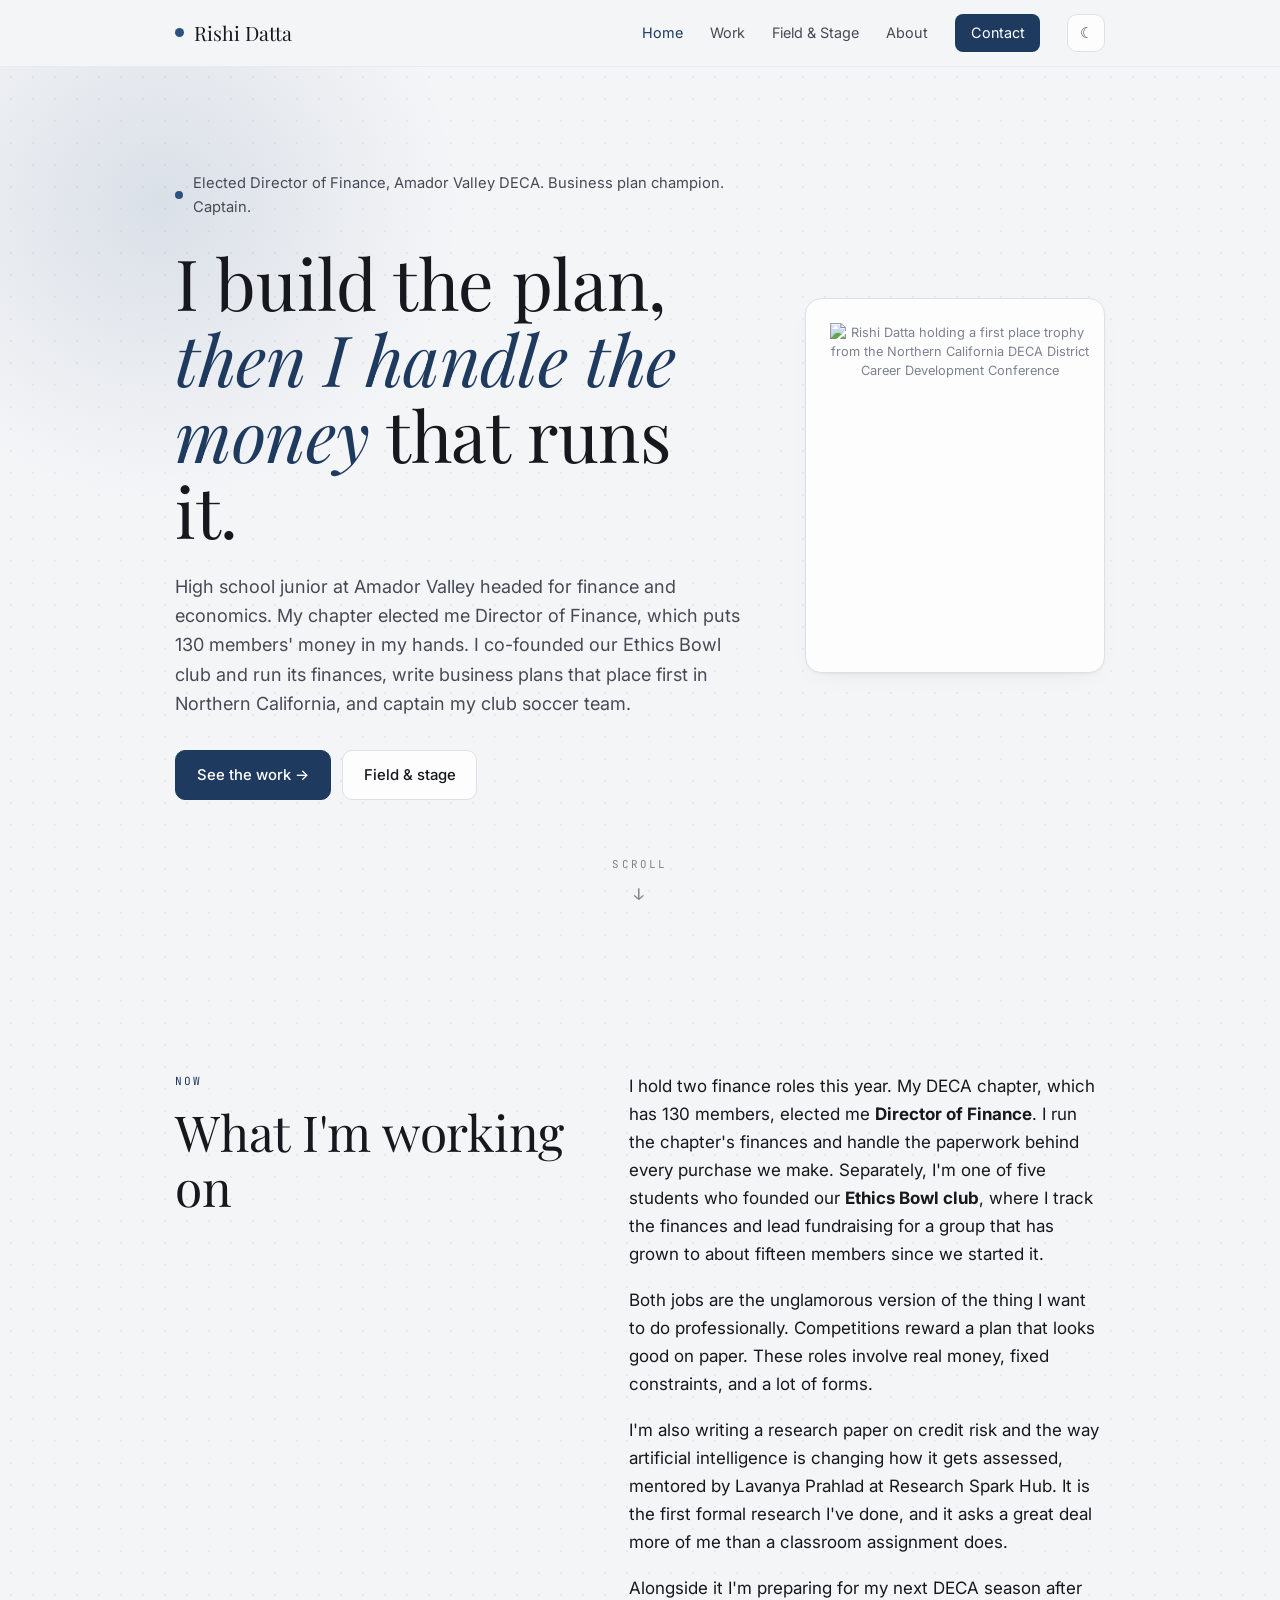
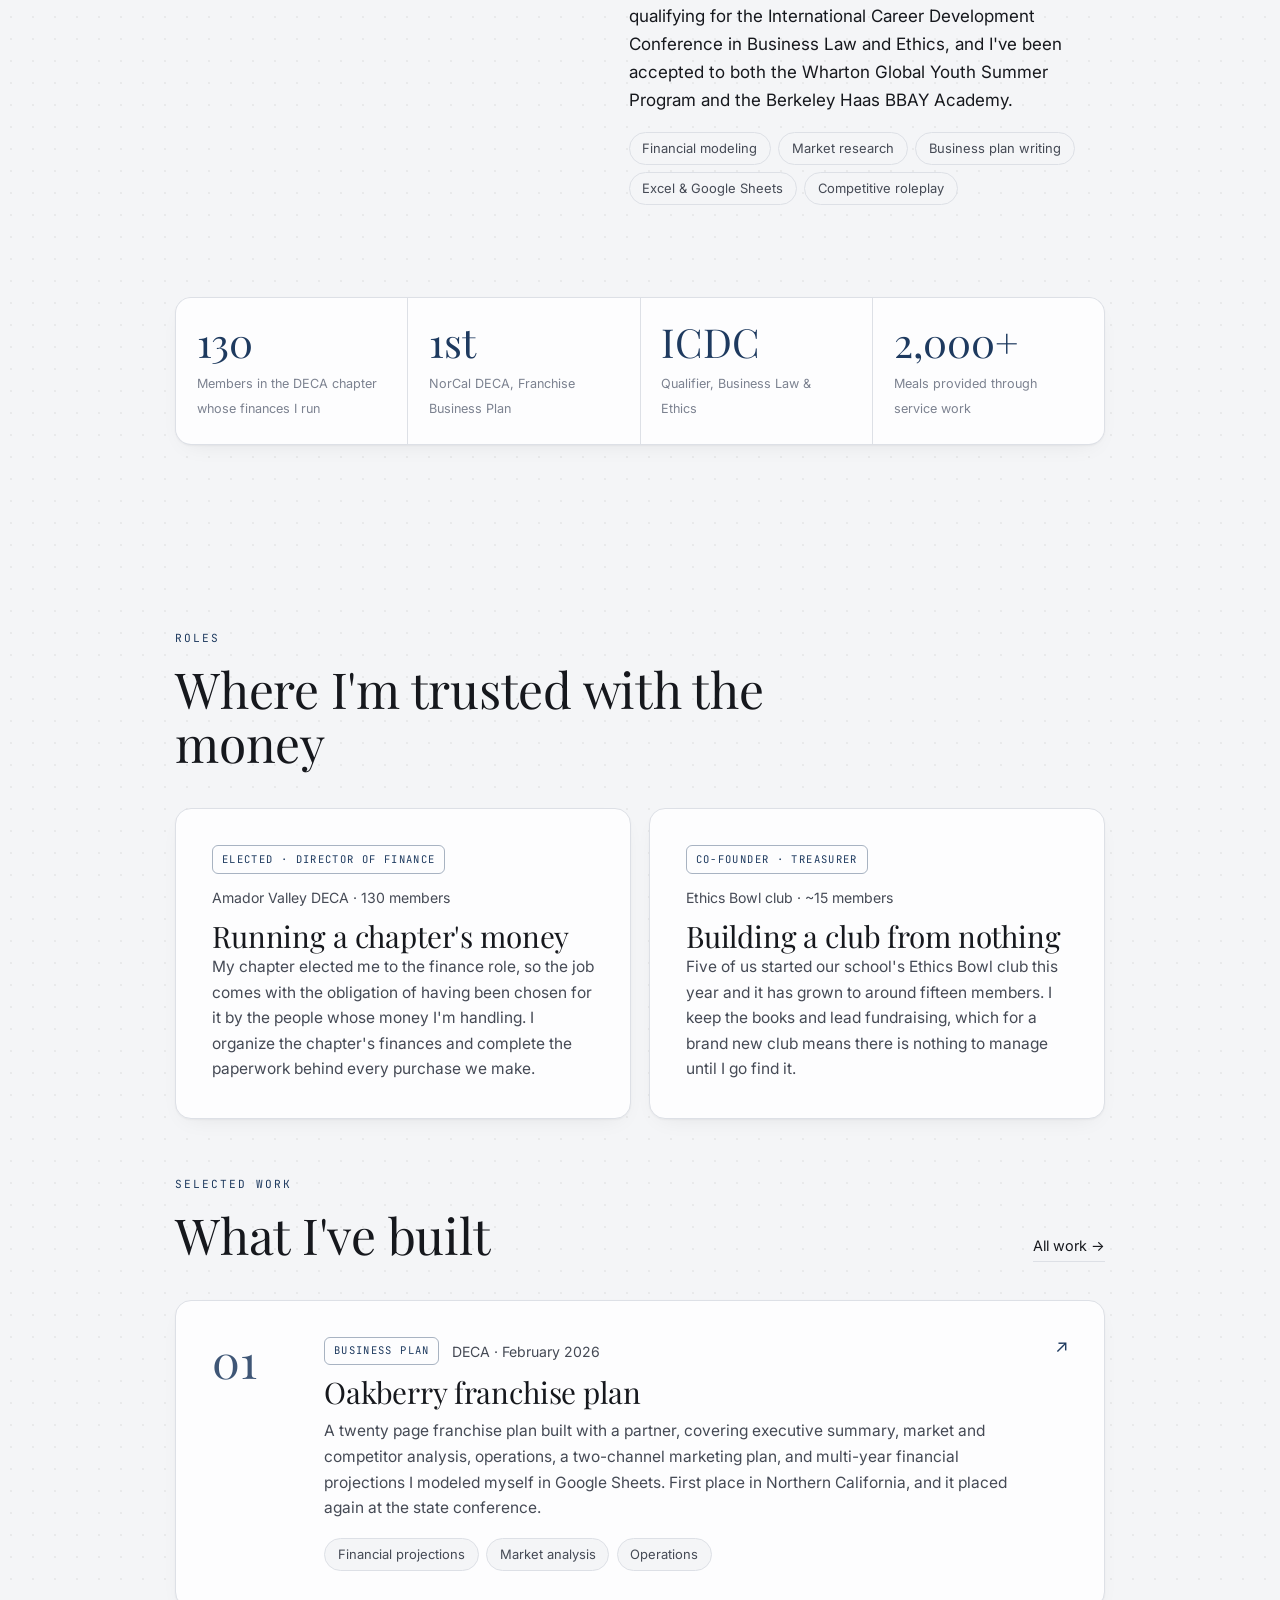
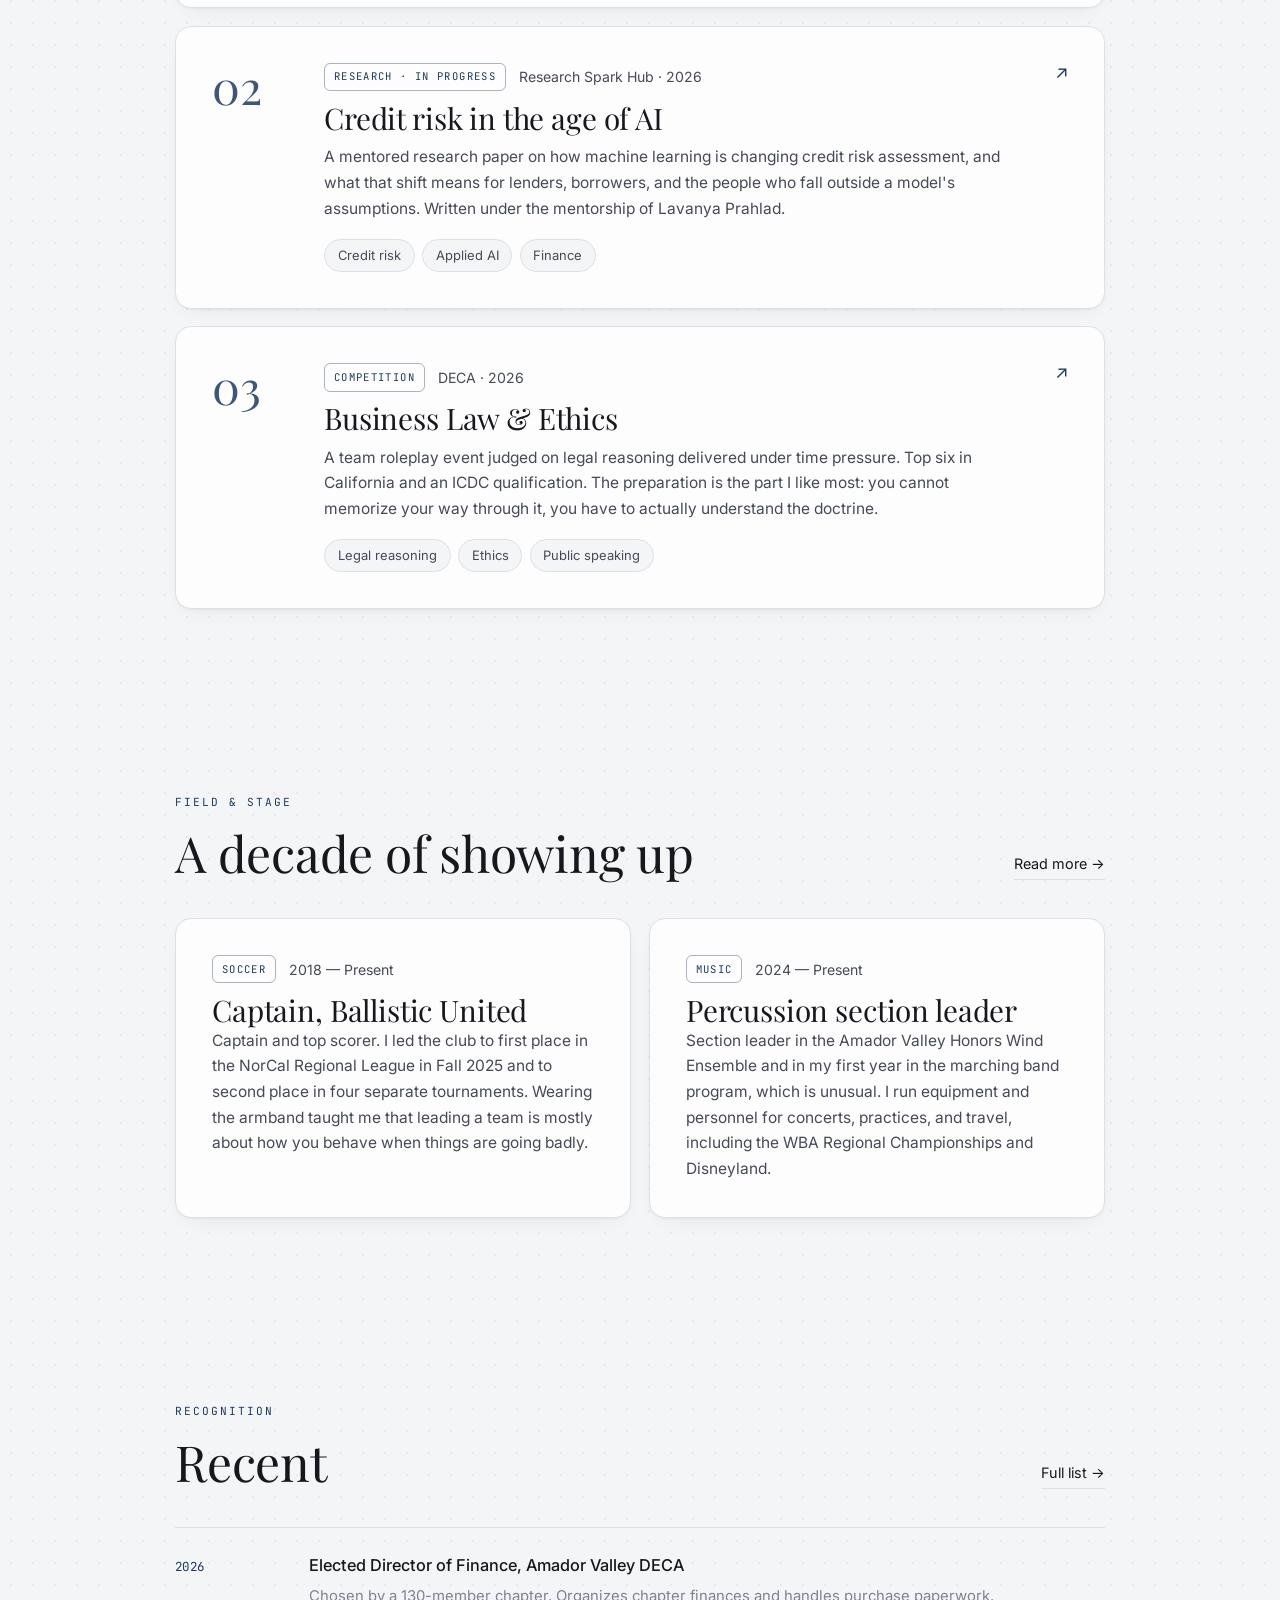
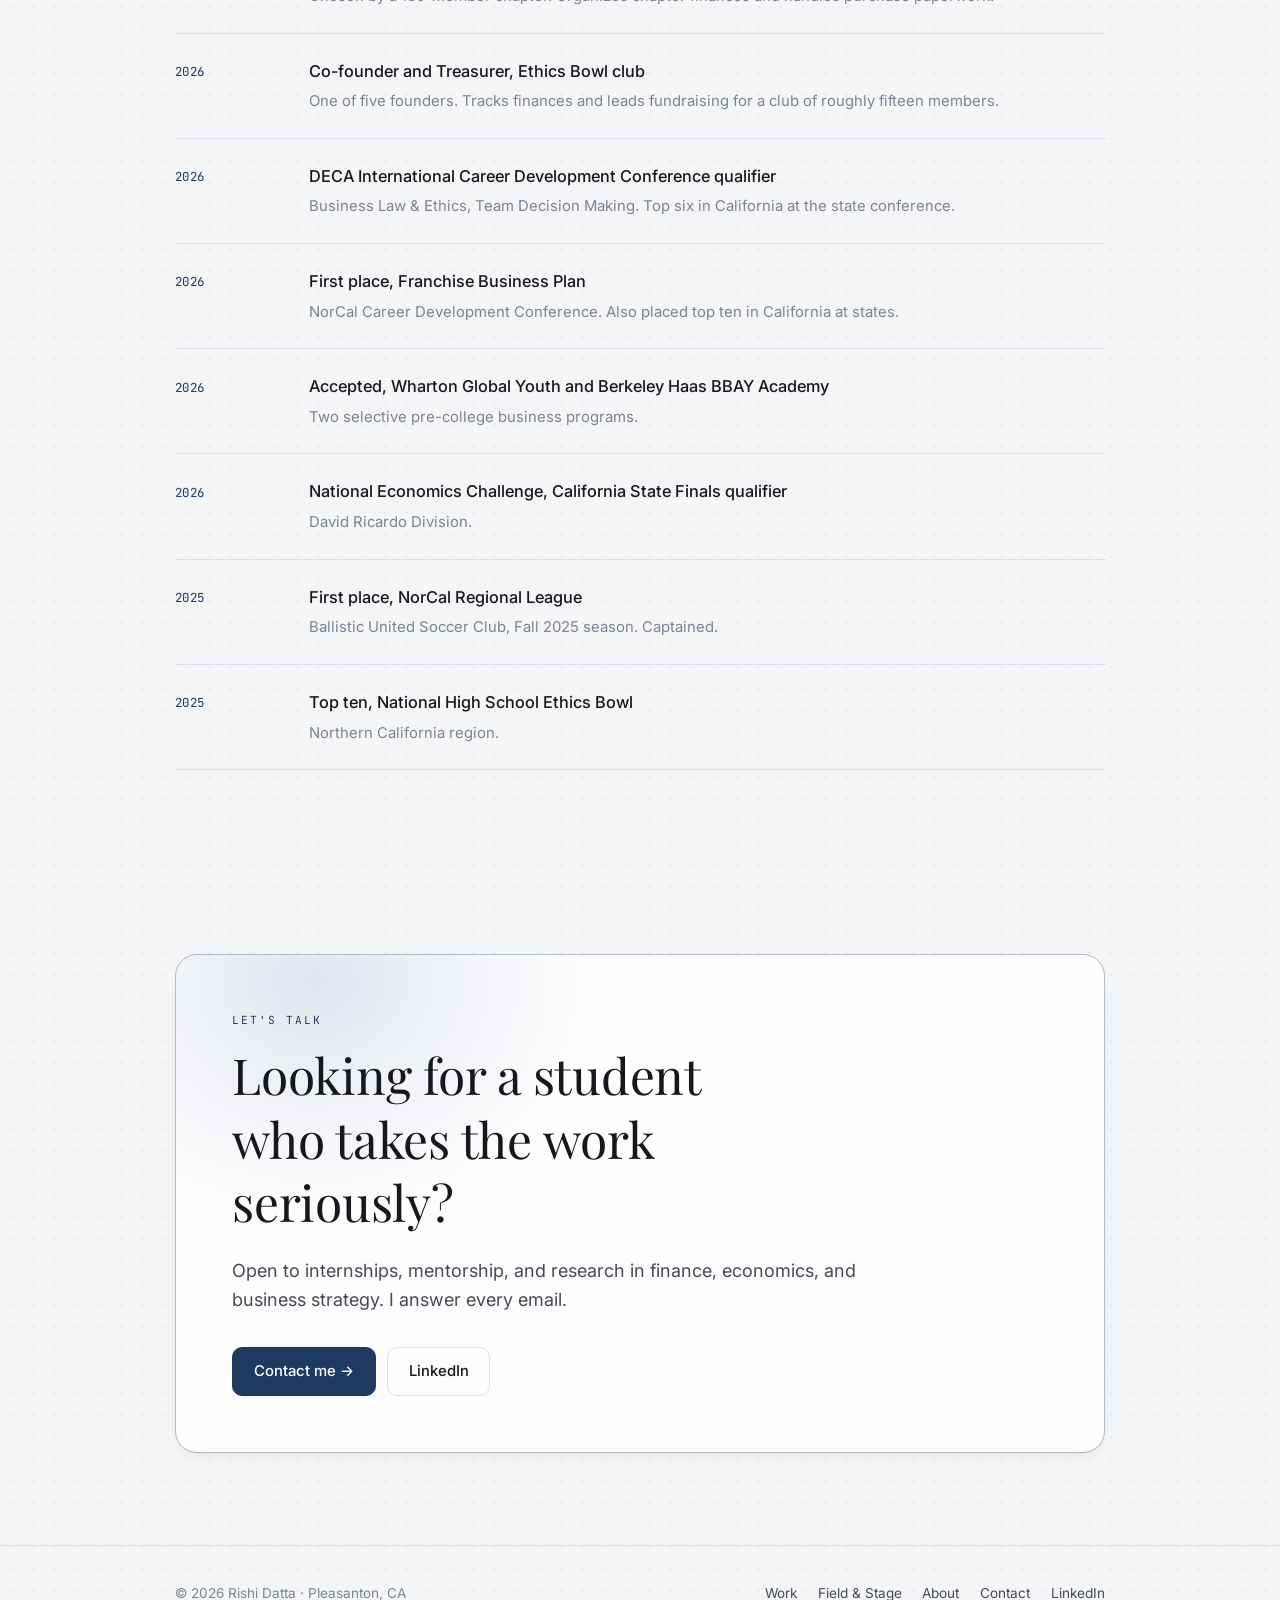
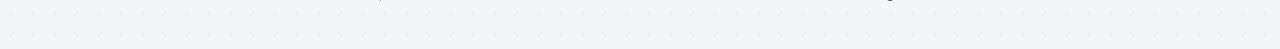
==== commit 13d1115a: "Add files via upload" ====
--- a/index.html
+++ b/index.html
@@ -49,7 +49,7 @@
         </div>
       </div>
       <div class="portrait">
-        <span>Drop a photo in as<br><strong>assets/portrait.jpg</strong><br>and it appears here</span>
+        <img src="assets/portrait.jpg" alt="Rishi Datta holding a first place trophy from the Northern California DECA District Career Development Conference" width="900" height="1125">
       </div>
     </div>
     <p class="scroll-cue">Scroll<span>&darr;</span></p>
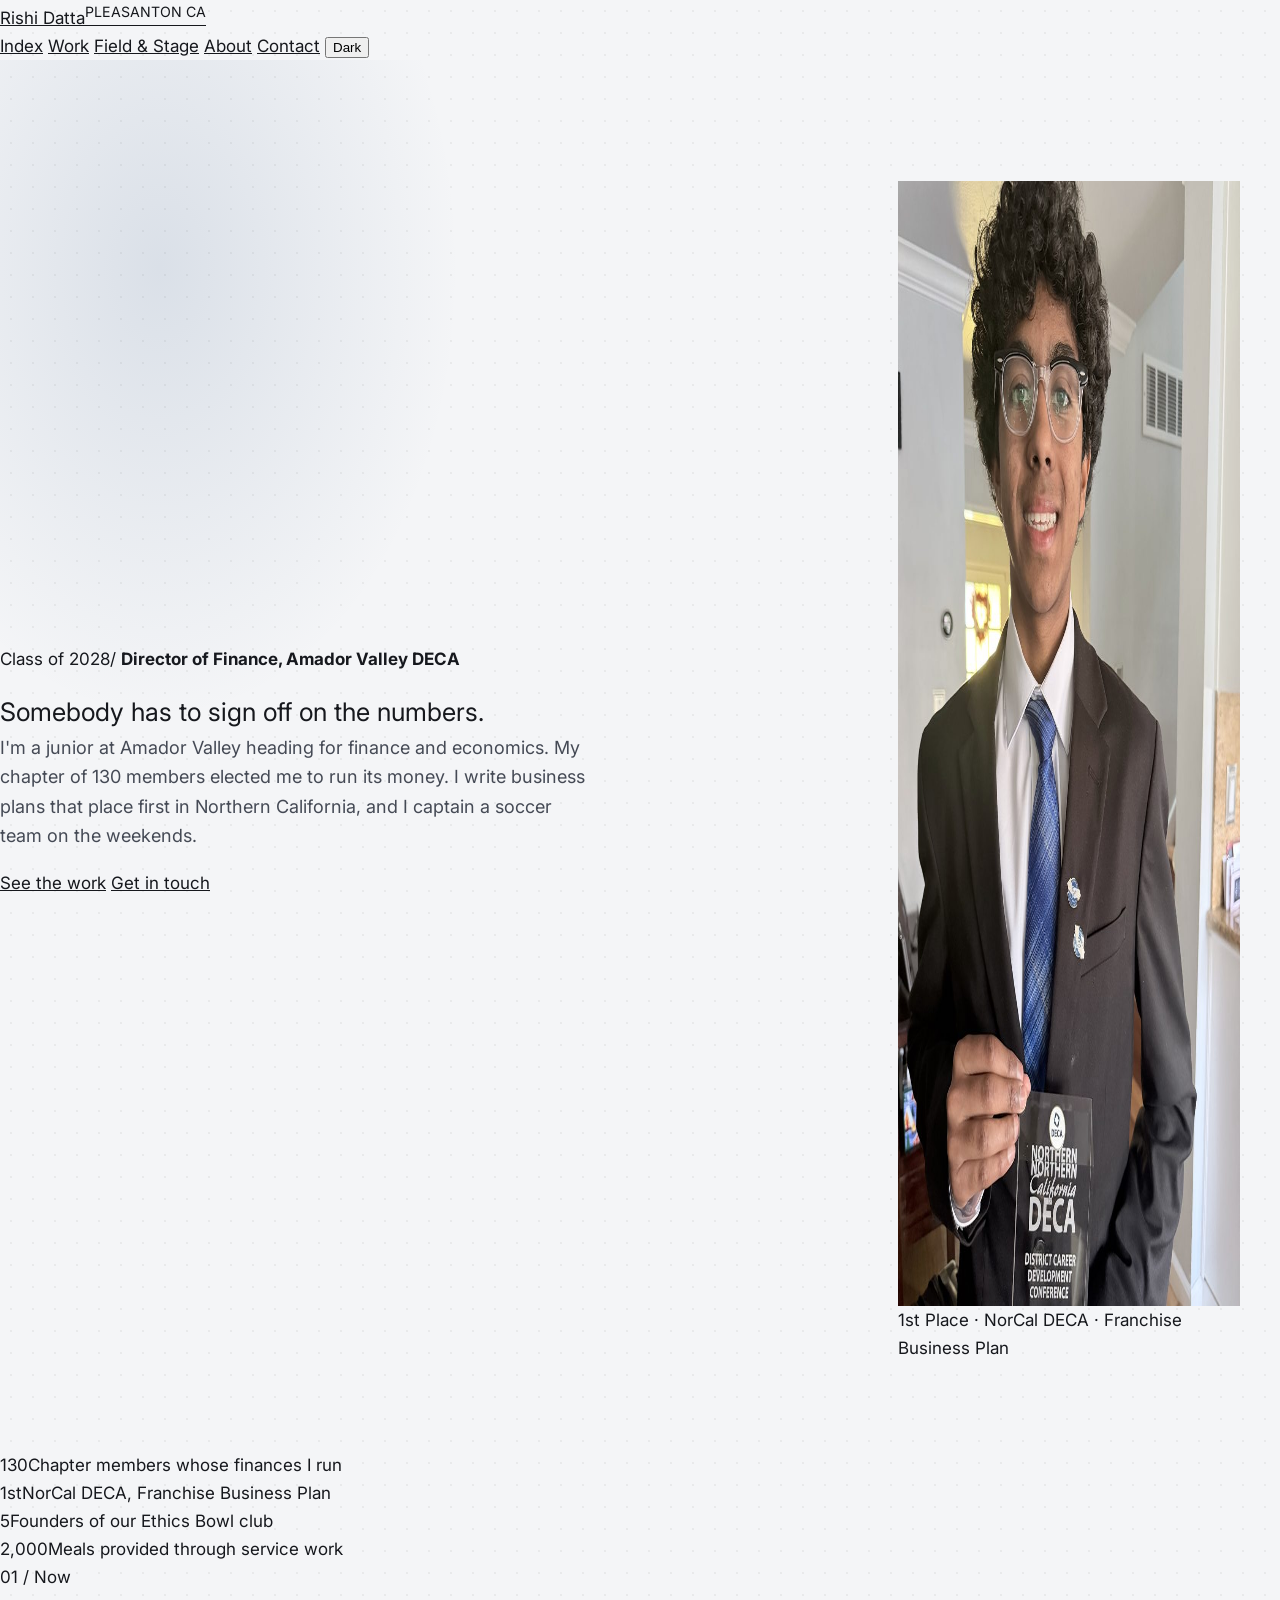
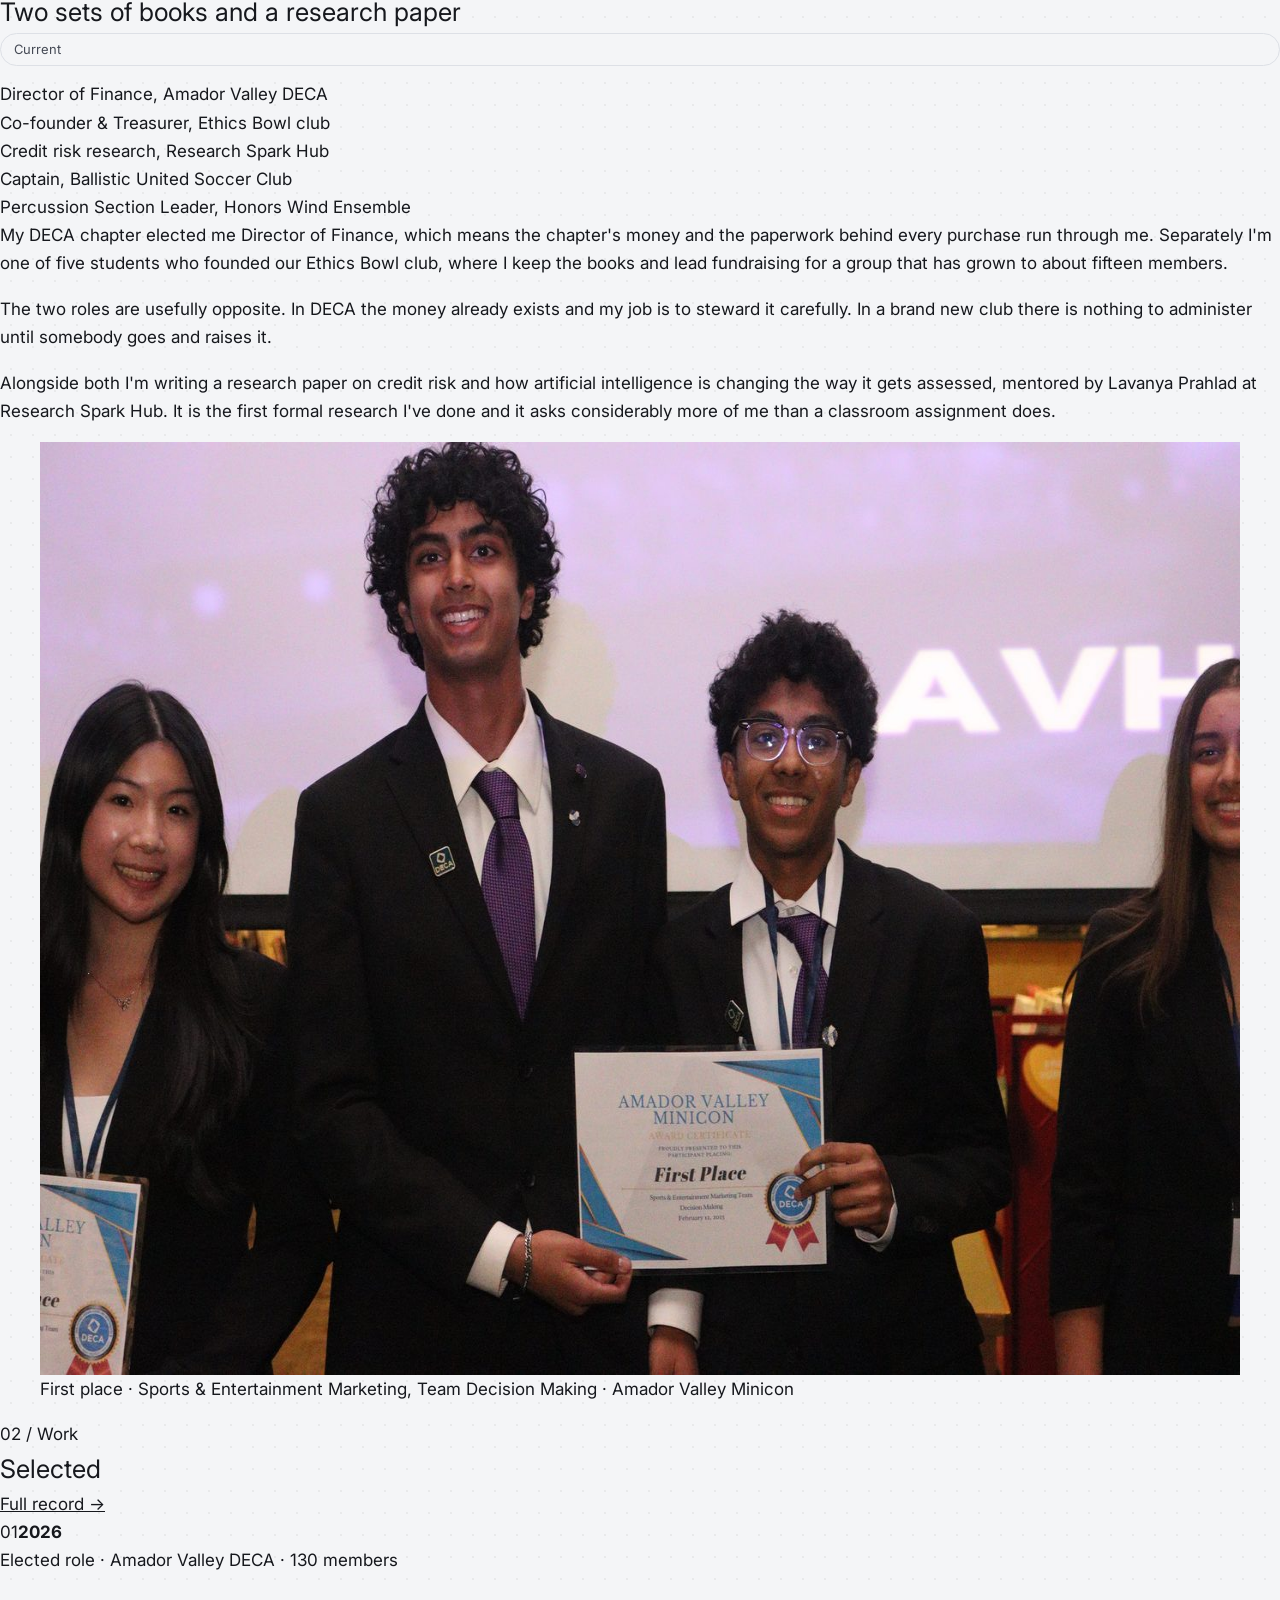
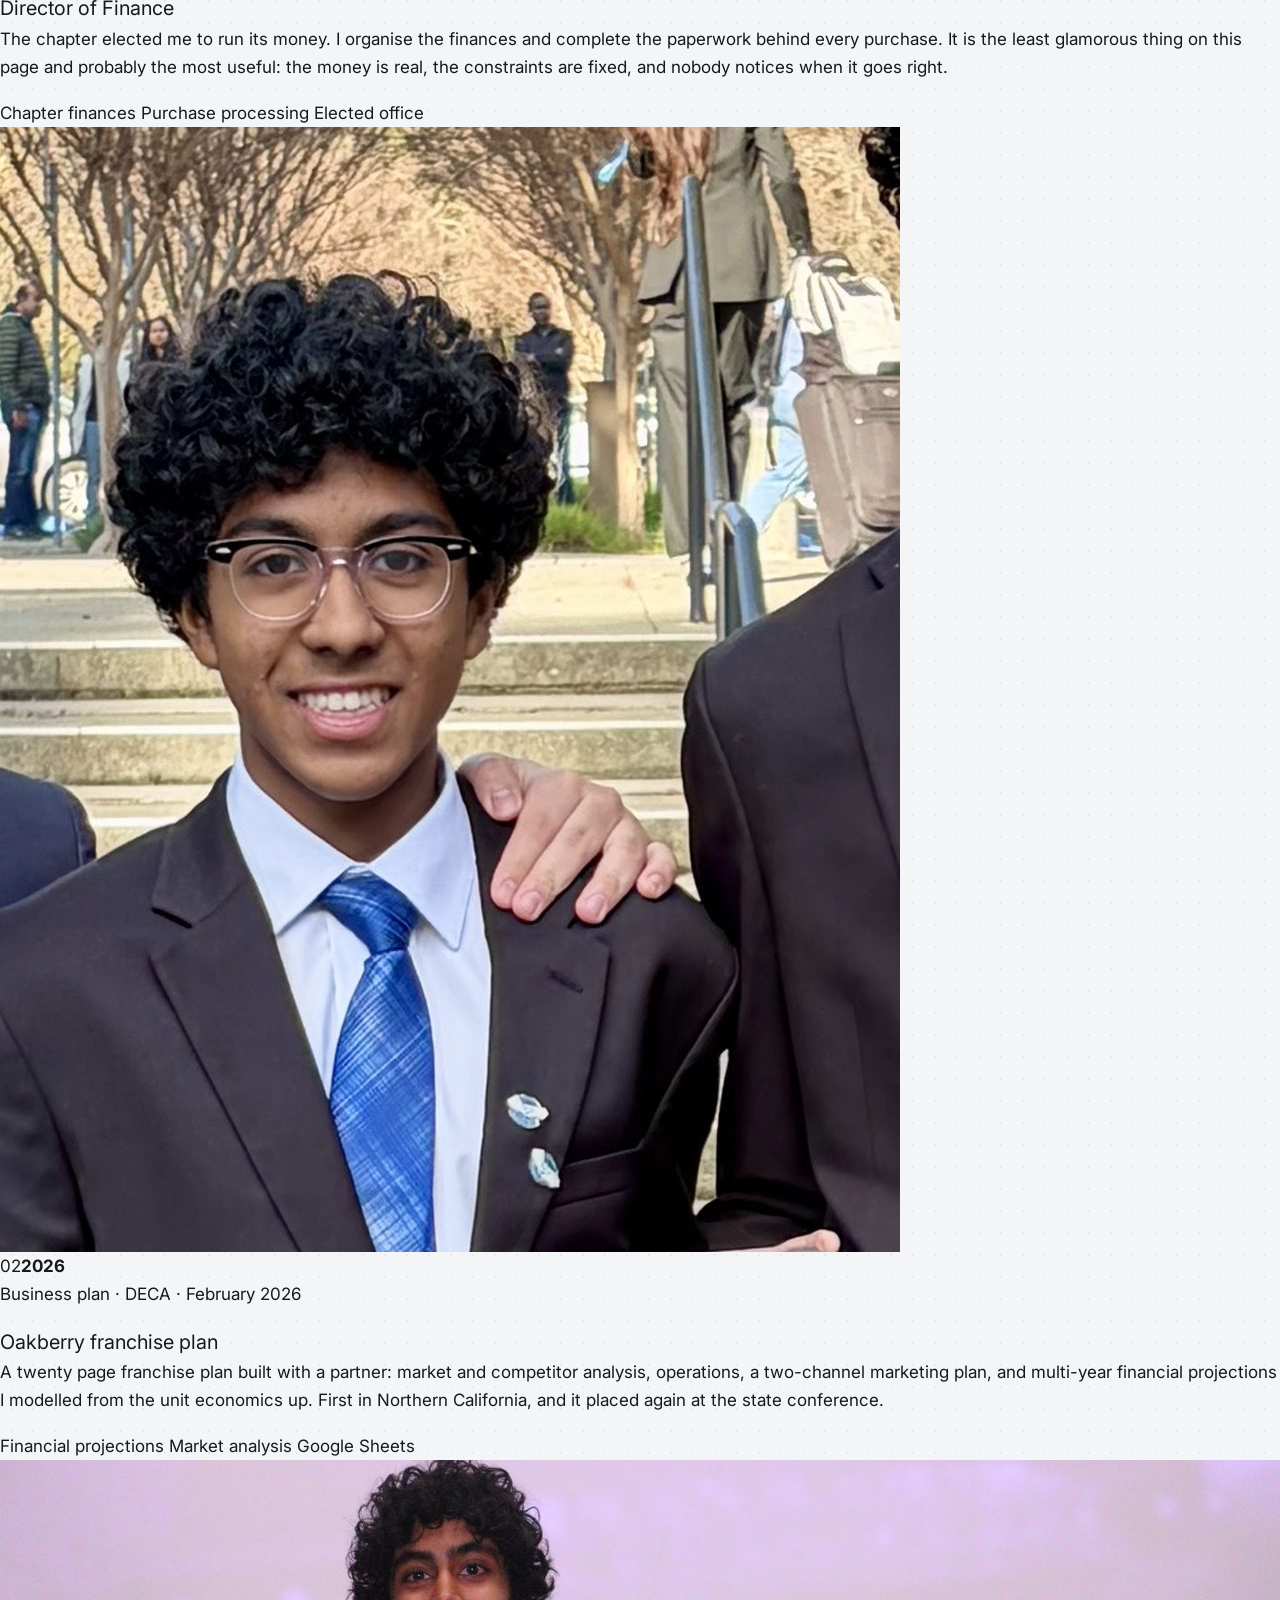
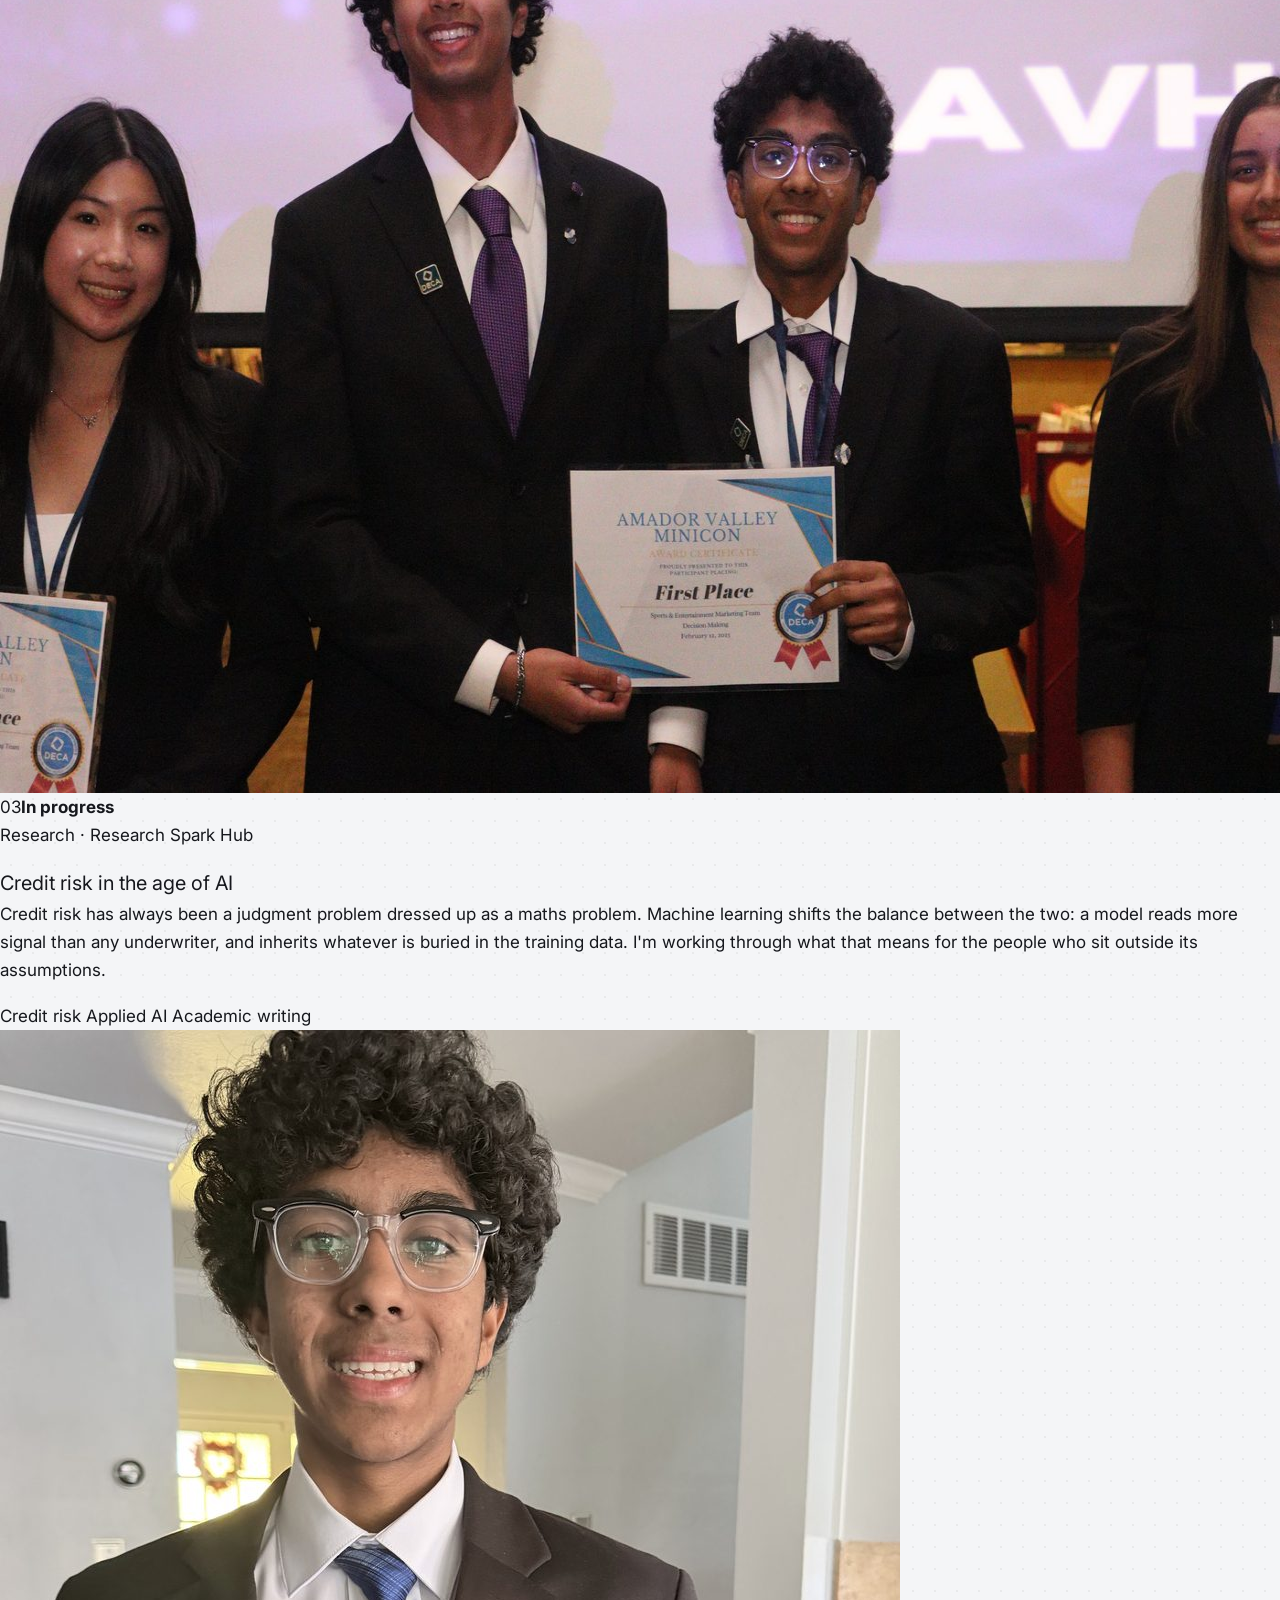
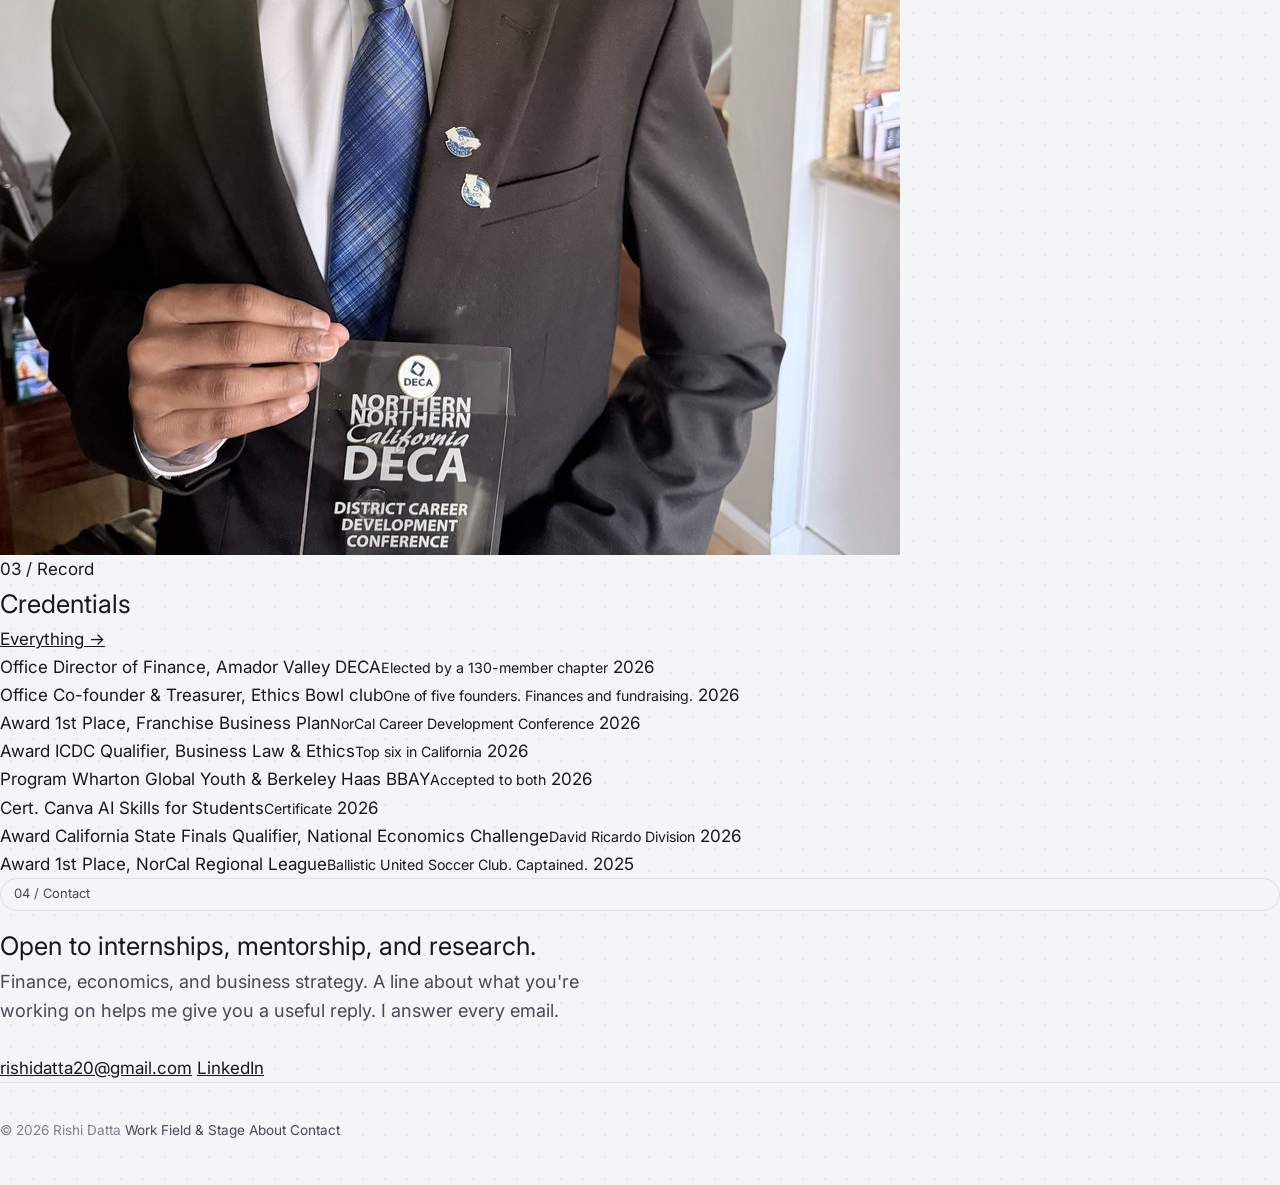
==== commit d688ab60: "Add files via upload" ====
--- a/index.html
+++ b/index.html
@@ -3,367 +3,280 @@
 <head>
 <meta charset="utf-8">
 <meta name="viewport" content="width=device-width, initial-scale=1">
-<title>Rishi Datta — Business, finance, and leadership</title>
-<meta name="description" content="Rishi Datta is a student at Amador Valley High School in Pleasanton, California. DECA franchise business plan champion, ICDC qualifier, club soccer captain, and percussion section leader.">
-<meta name="theme-color" content="#f4f5f7">
+<title>Rishi Datta — Finance, economics, and the paperwork behind them</title>
+<meta name="description" content="Rishi Datta, Amador Valley High School class of 2028. Elected Director of Finance of a 130-member DECA chapter, ICDC qualifier, Ethics Bowl club co-founder, club soccer captain.">
+<meta name="theme-color" content="#f2f3f6">
 <meta property="og:title" content="Rishi Datta">
-<meta property="og:description" content="DECA, finance research, soccer captaincy, and percussion. Pleasanton, CA.">
+<meta property="og:description" content="Director of Finance, Amador Valley DECA. Business plans, credit risk research, soccer, percussion.">
 <meta property="og:type" content="website">
+<meta property="og:image" content="assets/portrait.jpg">
 <link rel="preconnect" href="https://fonts.googleapis.com">
 <link rel="preconnect" href="https://fonts.gstatic.com" crossorigin>
-<link href="https://fonts.googleapis.com/css2?family=Playfair+Display:ital,wght@0,400;0,500;1,400&family=Inter:wght@400;500&family=JetBrains+Mono:wght@400;500&display=swap" rel="stylesheet">
+<link href="https://fonts.googleapis.com/css2?family=Fraunces:ital,opsz,wght@0,9..144,400;0,9..144,500;1,9..144,400&family=Inter:wght@400;500&family=IBM+Plex+Mono:wght@400;500&display=swap" rel="stylesheet">
 <link rel="stylesheet" href="assets/style.css">
 <script src="assets/site.js"></script>
 </head>
 <body>
 
-<nav class="nav">
-  <div class="wrap nav-inner">
-    <a class="brand" href="index.html">Rishi Datta</a>
-    <div class="nav-links">
-      <a href="index.html" aria-current="page">Home</a>
-      <a href="work.html">Work</a>
-      <a href="leadership.html">Field &amp; Stage</a>
-      <a href="about.html">About</a>
-      <a class="pill" href="contact.html">Contact</a>
-      <button class="toggle" type="button" aria-label="Switch to dark mode">☾</button>
-    </div>
-  </div>
-</nav>
-
-<header class="hero">
-  <div class="wrap">
-    <div class="hero-grid">
-      <div>
-        <p class="hero-tag">Elected Director of Finance, Amador Valley DECA. Business plan champion. Captain.</p>
-        <h1 class="display">I build the plan, <em class="hl">then I handle the money</em> that runs it.</h1>
-        <p class="lede">
-          High school junior at Amador Valley headed for finance and economics. My chapter
-          elected me Director of Finance, which puts 130 members' money in my hands. I
-          co-founded our Ethics Bowl club and run its finances, write business plans that
-          place first in Northern California, and captain my club soccer team.
-        </p>
-        <div class="actions">
-          <a class="btn" href="work.html">See the work &rarr;</a>
-          <a class="btn ghost" href="leadership.html">Field &amp; stage</a>
-        </div>
-      </div>
-      <div class="portrait">
-        <img src="assets/portrait.jpg" alt="Rishi Datta holding a first place trophy from the Northern California DECA District Career Development Conference" width="900" height="1125">
-      </div>
-    </div>
-    <p class="scroll-cue">Scroll<span>&darr;</span></p>
-  </div>
-</header>
-
-<section class="section">
-  <div class="wrap split">
-    <div>
-      <p class="eyebrow">Now</p>
-      <h2 class="display">What I'm working on</h2>
-    </div>
-    <div class="measure">
-      <p>
-        I hold two finance roles this year. My DECA chapter, which has 130 members, elected
-        me <strong>Director of Finance</strong>. I run the chapter's finances and handle the
-        paperwork behind every purchase we make. Separately, I'm one of five students who
-        founded our <strong>Ethics Bowl club</strong>, where I track the finances and lead
-        fundraising for a group that has grown to about fifteen members since we started it.
-      </p>
-      <p>
-        Both jobs are the unglamorous version of the thing I want to do professionally.
-        Competitions reward a plan that looks good on paper. These roles involve real money,
-        fixed constraints, and a lot of forms.
-      </p>
-      <p>
-        I'm also writing a research paper on credit risk and the way artificial intelligence
-        is changing how it gets assessed, mentored by Lavanya Prahlad at Research Spark Hub.
-        It is the first formal research I've done, and it asks a great deal more of me than
-        a classroom assignment does.
-      </p>
-      <p>
-        Alongside it I'm preparing for my next DECA season after qualifying for the
-        International Career Development Conference in Business Law and Ethics, and I've
-        been accepted to both the Wharton Global Youth Summer Program and the Berkeley Haas
-        BBAY Academy.
-      </p>
-      <div class="tags">
-        <span class="tag">Financial modeling</span>
-        <span class="tag">Market research</span>
-        <span class="tag">Business plan writing</span>
-        <span class="tag">Excel &amp; Google Sheets</span>
-        <span class="tag">Competitive roleplay</span>
-      </div>
-    </div>
-  </div>
-</section>
-
-<section class="section" style="padding-top:0">
-  <div class="wrap">
-    <div class="stats">
-      <div class="stat"><span class="num">130</span><span class="lbl">Members in the DECA chapter whose finances I run</span></div>
-      <div class="stat"><span class="num">1st</span><span class="lbl">NorCal DECA, Franchise Business Plan</span></div>
-      <div class="stat"><span class="num">ICDC</span><span class="lbl">Qualifier, Business Law &amp; Ethics</span></div>
-      <div class="stat"><span class="num">2,000+</span><span class="lbl">Meals provided through service work</span></div>
-    </div>
-  </div>
-</section>
-
-<section class="section">
-  <div class="wrap">
-    <div class="section-head">
-      <div>
-        <p class="eyebrow">Roles</p>
-        <h2 class="display">Where I'm trusted with the money</h2>
-      </div>
-    </div>
-
-    <div class="grid-2" style="margin-bottom:3.5rem">
-      <article class="card">
-        <div class="meta-row">
-          <span class="chip">Elected &middot; Director of Finance</span>
-          <span class="meta">Amador Valley DECA &middot; 130 members</span>
-        </div>
-        <h3 class="display">Running a chapter's money</h3>
-        <p>
-          My chapter elected me to the finance role, so the job comes with the obligation
-          of having been chosen for it by the people whose money I'm handling. I organize
-          the chapter's finances and complete the paperwork behind every purchase we make.
-        </p>
-      </article>
-      <article class="card">
-        <div class="meta-row">
-          <span class="chip">Co-founder &middot; Treasurer</span>
-          <span class="meta">Ethics Bowl club &middot; ~15 members</span>
-        </div>
-        <h3 class="display">Building a club from nothing</h3>
-        <p>
-          Five of us started our school's Ethics Bowl club this year and it has grown to
-          around fifteen members. I keep the books and lead fundraising, which for a brand
-          new club means there is nothing to manage until I go find it.
-        </p>
-      </article>
-    </div>
-
-    <div class="section-head">
-      <div>
-        <p class="eyebrow">Selected work</p>
-        <h2 class="display">What I've built</h2>
-      </div>
-      <a class="textlink" href="work.html">All work &rarr;</a>
-    </div>
-
-    <div class="cards">
-      <article class="card work">
-        <div class="idx">01</div>
-        <div>
-          <div class="meta-row">
-            <span class="chip">Business Plan</span>
-            <span class="meta">DECA &middot; February 2026</span>
-          </div>
-          <h3 class="display">Oakberry franchise plan</h3>
-          <p>
-            A twenty page franchise plan built with a partner, covering executive summary,
-            market and competitor analysis, operations, a two-channel marketing plan, and
-            multi-year financial projections I modeled myself in Google Sheets. First place
-            in Northern California, and it placed again at the state conference.
-          </p>
-          <div class="tags">
-            <span class="tag">Financial projections</span>
-            <span class="tag">Market analysis</span>
-            <span class="tag">Operations</span>
-          </div>
-        </div>
-        <div class="arrow">&#8599;</div>
-      </article>
-
-      <article class="card work">
-        <div class="idx">02</div>
-        <div>
-          <div class="meta-row">
-            <span class="chip">Research &middot; In progress</span>
-            <span class="meta">Research Spark Hub &middot; 2026</span>
-          </div>
-          <h3 class="display">Credit risk in the age of AI</h3>
-          <p>
-            A mentored research paper on how machine learning is changing credit risk
-            assessment, and what that shift means for lenders, borrowers, and the people
-            who fall outside a model's assumptions. Written under the mentorship of
-            Lavanya Prahlad.
-          </p>
-          <div class="tags">
-            <span class="tag">Credit risk</span>
-            <span class="tag">Applied AI</span>
-            <span class="tag">Finance</span>
-          </div>
-        </div>
-        <div class="arrow">&#8599;</div>
-      </article>
-
-      <article class="card work">
-        <div class="idx">03</div>
-        <div>
-          <div class="meta-row">
-            <span class="chip">Competition</span>
-            <span class="meta">DECA &middot; 2026</span>
-          </div>
-          <h3 class="display">Business Law &amp; Ethics</h3>
-          <p>
-            A team roleplay event judged on legal reasoning delivered under time pressure.
-            Top six in California and an ICDC qualification. The preparation is the part
-            I like most: you cannot memorize your way through it, you have to actually
-            understand the doctrine.
-          </p>
-          <div class="tags">
-            <span class="tag">Legal reasoning</span>
-            <span class="tag">Ethics</span>
-            <span class="tag">Public speaking</span>
-          </div>
-        </div>
-        <div class="arrow">&#8599;</div>
-      </article>
-    </div>
-  </div>
-</section>
-
-<section class="section">
-  <div class="wrap">
-    <div class="section-head">
-      <div>
-        <p class="eyebrow">Field &amp; stage</p>
-        <h2 class="display">A decade of showing up</h2>
-      </div>
-      <a class="textlink" href="leadership.html">Read more &rarr;</a>
-    </div>
-
-    <div class="grid-2">
-      <article class="card">
-        <div class="meta-row">
-          <span class="chip">Soccer</span>
-          <span class="meta">2018 &mdash; Present</span>
-        </div>
-        <h3 class="display">Captain, Ballistic United</h3>
-        <p>
-          Captain and top scorer. I led the club to first place in the NorCal Regional
-          League in Fall 2025 and to second place in four separate tournaments. Wearing the
-          armband taught me that leading a team is mostly about how you behave when things
-          are going badly.
-        </p>
-      </article>
-      <article class="card">
-        <div class="meta-row">
-          <span class="chip">Music</span>
-          <span class="meta">2024 &mdash; Present</span>
-        </div>
-        <h3 class="display">Percussion section leader</h3>
-        <p>
-          Section leader in the Amador Valley Honors Wind Ensemble and in my first year in
-          the marching band program, which is unusual. I run equipment and personnel for
-          concerts, practices, and travel, including the WBA Regional Championships and
-          Disneyland.
-        </p>
-      </article>
-    </div>
-  </div>
-</section>
-
-<section class="section">
-  <div class="wrap">
-    <div class="section-head">
-      <div>
-        <p class="eyebrow">Recognition</p>
-        <h2 class="display">Recent</h2>
-      </div>
-      <a class="textlink" href="work.html#recognition">Full list &rarr;</a>
-    </div>
-
-    <div class="rows">
-      <div class="row">
-        <div class="when">2026</div>
-        <div>
-          <p class="what">Elected Director of Finance, Amador Valley DECA</p>
-          <p class="desc">Chosen by a 130-member chapter. Organizes chapter finances and handles purchase paperwork.</p>
-        </div>
-      </div>
-      <div class="row">
-        <div class="when">2026</div>
-        <div>
-          <p class="what">Co-founder and Treasurer, Ethics Bowl club</p>
-          <p class="desc">One of five founders. Tracks finances and leads fundraising for a club of roughly fifteen members.</p>
-        </div>
-      </div>
-      <div class="row">
-        <div class="when">2026</div>
-        <div>
-          <p class="what">DECA International Career Development Conference qualifier</p>
-          <p class="desc">Business Law &amp; Ethics, Team Decision Making. Top six in California at the state conference.</p>
-        </div>
-      </div>
-      <div class="row">
-        <div class="when">2026</div>
-        <div>
-          <p class="what">First place, Franchise Business Plan</p>
-          <p class="desc">NorCal Career Development Conference. Also placed top ten in California at states.</p>
-        </div>
-      </div>
-      <div class="row">
-        <div class="when">2026</div>
-        <div>
-          <p class="what">Accepted, Wharton Global Youth and Berkeley Haas BBAY Academy</p>
-          <p class="desc">Two selective pre-college business programs.</p>
-        </div>
-      </div>
-      <div class="row">
-        <div class="when">2026</div>
-        <div>
-          <p class="what">National Economics Challenge, California State Finals qualifier</p>
-          <p class="desc">David Ricardo Division.</p>
-        </div>
-      </div>
-      <div class="row">
-        <div class="when">2025</div>
-        <div>
-          <p class="what">First place, NorCal Regional League</p>
-          <p class="desc">Ballistic United Soccer Club, Fall 2025 season. Captained.</p>
-        </div>
-      </div>
-      <div class="row">
-        <div class="when">2025</div>
-        <div>
-          <p class="what">Top ten, National High School Ethics Bowl</p>
-          <p class="desc">Northern California region.</p>
-        </div>
-      </div>
-    </div>
-  </div>
-</section>
-
-<section class="section">
-  <div class="wrap">
-    <div class="cta-card">
-      <p class="eyebrow">Let's talk</p>
-      <h2 class="display">Looking for a student who takes the work seriously?</h2>
-      <p class="lede" style="margin-top:1.4rem">
-        Open to internships, mentorship, and research in finance, economics, and business
-        strategy. I answer every email.
-      </p>
-      <div class="actions">
-        <a class="btn" href="contact.html">Contact me &rarr;</a>
-        <a class="btn ghost" href="https://www.linkedin.com/in/rishi-datta1" target="_blank" rel="noopener">LinkedIn</a>
-      </div>
-    </div>
-  </div>
-</section>
-
-<footer class="foot">
-  <div class="wrap foot-inner">
-    <span>&copy; 2026 Rishi Datta &middot; Pleasanton, CA</span>
-    <span class="foot-links">
+<header class="mast">
+  <div class="shell mast-in">
+    <a class="wordmark" href="index.html">Rishi Datta<sup>PLEASANTON CA</sup></a>
+    <nav>
+      <a href="index.html" aria-current="page">Index</a>
       <a href="work.html">Work</a>
       <a href="leadership.html">Field &amp; Stage</a>
       <a href="about.html">About</a>
       <a href="contact.html">Contact</a>
-      <a href="https://www.linkedin.com/in/rishi-datta1" target="_blank" rel="noopener">LinkedIn</a>
+      <button class="themer" type="button">Dark</button>
+    </nav>
+  </div>
+</header>
+
+<section class="hero">
+  <div class="shell">
+    <div class="hero-grid">
+      <div class="hero-copy">
+        <p class="hero-meta">
+          <span>Class of 2028</span><span>/</span>
+          <b>Director of Finance, Amador Valley DECA</b>
+        </p>
+        <h1 class="d1">Somebody has to <span class="navy ital">sign off</span> on the numbers.</h1>
+        <p class="lede">
+          I'm a junior at Amador Valley heading for finance and economics. My chapter of 130
+          members elected me to run its money. I write business plans that place first in
+          Northern California, and I captain a soccer team on the weekends.
+        </p>
+        <div class="acts">
+          <a class="lnk" href="work.html">See the work</a>
+          <a class="lnk quiet" href="contact.html">Get in touch</a>
+        </div>
+      </div>
+
+      <figure class="hero-figure">
+        <div class="duo">
+          <img src="assets/portrait.jpg" alt="Rishi Datta holding a first place trophy from the Northern California DECA District Career Development Conference" width="900" height="1125">
+        </div>
+        <figcaption class="stamp">1st Place &middot; NorCal DECA &middot; Franchise Business Plan</figcaption>
+      </figure>
+    </div>
+  </div>
+</section>
+
+<section class="band">
+  <div class="shell">
+    <div class="figs">
+      <div class="fig"><span class="n">130</span><span class="l">Chapter members whose finances I run</span></div>
+      <div class="fig"><span class="n">1st</span><span class="l">NorCal DECA, Franchise Business Plan</span></div>
+      <div class="fig"><span class="n">5</span><span class="l">Founders of our Ethics Bowl club</span></div>
+      <div class="fig"><span class="n">2,000</span><span class="l">Meals provided through service work</span></div>
+    </div>
+  </div>
+</section>
+
+<section class="band" style="padding-top:0">
+  <div class="shell">
+    <div class="head">
+      <span class="idx">01 / Now</span>
+      <div class="hx"><h2 class="d2">Two sets of books and a research paper</h2></div>
+    </div>
+
+    <div class="duet">
+      <div>
+        <p class="tag" style="margin-bottom:.9rem">Current</p>
+        <ul class="notes">
+          <li>Director of Finance, Amador Valley DECA</li>
+          <li>Co-founder &amp; Treasurer, Ethics Bowl club</li>
+          <li>Credit risk research, Research Spark Hub</li>
+          <li>Captain, Ballistic United Soccer Club</li>
+          <li>Percussion Section Leader, Honors Wind Ensemble</li>
+        </ul>
+      </div>
+      <div class="meas body">
+        <p>
+          My DECA chapter elected me Director of Finance, which means the chapter's money and
+          the paperwork behind every purchase run through me. Separately I'm one of five
+          students who founded our Ethics Bowl club, where I keep the books and lead
+          fundraising for a group that has grown to about fifteen members.
+        </p>
+        <p>
+          The two roles are usefully opposite. In DECA the money already exists and my job is
+          to steward it carefully. In a brand new club there is nothing to administer until
+          somebody goes and raises it.
+        </p>
+        <p>
+          Alongside both I'm writing a research paper on credit risk and how artificial
+          intelligence is changing the way it gets assessed, mentored by Lavanya Prahlad at
+          Research Spark Hub. It is the first formal research I've done and it asks
+          considerably more of me than a classroom assignment does.
+        </p>
+      </div>
+    </div>
+  </div>
+</section>
+
+<figure class="plate">
+  <div class="duo">
+    <img src="assets/minicon.jpg" alt="Rishi Datta with teammates receiving a first place award at the Amador Valley DECA Minicon" width="1400" height="933">
+  </div>
+  <figcaption>First place &middot; Sports &amp; Entertainment Marketing, Team Decision Making &middot; Amador Valley Minicon</figcaption>
+</figure>
+
+<section class="band">
+  <div class="shell">
+    <div class="head">
+      <span class="idx">02 / Work</span>
+      <div class="hx">
+        <h2 class="d2">Selected</h2>
+        <a class="more" href="work.html">Full record →</a>
+      </div>
+    </div>
+
+    <div class="entries">
+      <article class="entry">
+        <div class="no">01<b>2026</b></div>
+        <div>
+          <p class="kick">Elected role &middot; Amador Valley DECA &middot; 130 members</p>
+          <h3 class="d3">Director of Finance</h3>
+          <p class="body meas">
+            The chapter elected me to run its money. I organise the finances and complete the
+            paperwork behind every purchase. It is the least glamorous thing on this page and
+            probably the most useful: the money is real, the constraints are fixed, and nobody
+            notices when it goes right.
+          </p>
+          <div class="keys">
+            <span class="key">Chapter finances</span>
+            <span class="key">Purchase processing</span>
+            <span class="key">Elected office</span>
+          </div>
+        </div>
+        <div class="thumb"><div class="duo"><img src="assets/deca.jpg" alt="" width="900" height="1125"></div></div>
+      </article>
+
+      <article class="entry">
+        <div class="no">02<b>2026</b></div>
+        <div>
+          <p class="kick">Business plan &middot; DECA &middot; February 2026</p>
+          <h3 class="d3">Oakberry franchise plan</h3>
+          <p class="body meas">
+            A twenty page franchise plan built with a partner: market and competitor analysis,
+            operations, a two-channel marketing plan, and multi-year financial projections I
+            modelled from the unit economics up. First in Northern California, and it placed
+            again at the state conference.
+          </p>
+          <div class="keys">
+            <span class="key">Financial projections</span>
+            <span class="key">Market analysis</span>
+            <span class="key">Google Sheets</span>
+          </div>
+        </div>
+        <div class="thumb"><div class="duo"><img src="assets/minicon.jpg" alt="" width="1400" height="933"></div></div>
+      </article>
+
+      <article class="entry">
+        <div class="no">03<b>In progress</b></div>
+        <div>
+          <p class="kick">Research &middot; Research Spark Hub</p>
+          <h3 class="d3">Credit risk in the age of AI</h3>
+          <p class="body meas">
+            Credit risk has always been a judgment problem dressed up as a maths problem.
+            Machine learning shifts the balance between the two: a model reads more signal
+            than any underwriter, and inherits whatever is buried in the training data. I'm
+            working through what that means for the people who sit outside its assumptions.
+          </p>
+          <div class="keys">
+            <span class="key">Credit risk</span>
+            <span class="key">Applied AI</span>
+            <span class="key">Academic writing</span>
+          </div>
+        </div>
+        <div class="thumb"><div class="duo"><img src="assets/portrait.jpg" alt="" width="900" height="1125"></div></div>
+      </article>
+    </div>
+  </div>
+</section>
+
+<section class="band" style="padding-top:0">
+  <div class="shell">
+    <div class="head">
+      <span class="idx">03 / Record</span>
+      <div class="hx">
+        <h2 class="d2">Credentials</h2>
+        <a class="more" href="work.html#record">Everything →</a>
+      </div>
+    </div>
+
+    <div class="ledger">
+      <div class="lrow">
+        <span class="k">Office</span>
+        <span class="v">Director of Finance, Amador Valley DECA<small>Elected by a 130-member chapter</small></span>
+        <span class="n">2026</span>
+      </div>
+      <div class="lrow">
+        <span class="k">Office</span>
+        <span class="v">Co-founder &amp; Treasurer, Ethics Bowl club<small>One of five founders. Finances and fundraising.</small></span>
+        <span class="n">2026</span>
+      </div>
+      <div class="lrow">
+        <span class="k">Award</span>
+        <span class="v">1st Place, Franchise Business Plan<small>NorCal Career Development Conference</small></span>
+        <span class="n">2026</span>
+      </div>
+      <div class="lrow">
+        <span class="k">Award</span>
+        <span class="v">ICDC Qualifier, Business Law &amp; Ethics<small>Top six in California</small></span>
+        <span class="n">2026</span>
+      </div>
+      <div class="lrow">
+        <span class="k">Program</span>
+        <span class="v">Wharton Global Youth &amp; Berkeley Haas BBAY<small>Accepted to both</small></span>
+        <span class="n">2026</span>
+      </div>
+      <div class="lrow">
+        <span class="k">Cert.</span>
+        <span class="v">Canva AI Skills for Students<small>Certificate</small></span>
+        <span class="n">2026</span>
+      </div>
+      <div class="lrow">
+        <span class="k">Award</span>
+        <span class="v">California State Finals Qualifier, National Economics Challenge<small>David Ricardo Division</small></span>
+        <span class="n">2026</span>
+      </div>
+      <div class="lrow">
+        <span class="k">Award</span>
+        <span class="v">1st Place, NorCal Regional League<small>Ballistic United Soccer Club. Captained.</small></span>
+        <span class="n">2025</span>
+      </div>
+    </div>
+  </div>
+</section>
+
+<section class="close">
+  <div class="shell duet">
+    <div>
+      <p class="tag" style="margin-bottom:.9rem">04 / Contact</p>
+      <h2 class="d2">Open to internships, mentorship, and research.</h2>
+    </div>
+    <div>
+      <p class="lede" style="margin-bottom:1.75rem">
+        Finance, economics, and business strategy. A line about what you're working on helps
+        me give you a useful reply. I answer every email.
+      </p>
+      <div class="acts">
+        <a class="lnk" href="mailto:rishidatta20@gmail.com">rishidatta20@gmail.com</a>
+        <a class="lnk quiet" href="https://www.linkedin.com/in/rishi-datta1" target="_blank" rel="noopener">LinkedIn</a>
+      </div>
+    </div>
+  </div>
+</section>
+
+<footer class="foot">
+  <div class="shell foot-in">
+    <span>© 2026 Rishi Datta</span>
+    <span class="foot-nav">
+      <a href="work.html">Work</a>
+      <a href="leadership.html">Field &amp; Stage</a>
+      <a href="about.html">About</a>
+      <a href="contact.html">Contact</a>
     </span>
   </div>
 </footer>
--- a/assets/style.css
+++ b/assets/style.css
@@ -274,7 +274,8 @@
 
 .meta { font-size: .88rem; color: var(--ink-soft); }
 
-.work h3.display { margin-bottom: .55rem; }
+.card h3.display { margin-bottom: .55rem; }
+.card .meta-row + h3.display { margin-top: .1rem; }
 
 .card p { color: var(--ink-soft); font-size: .97rem; }
 
@@ -412,3 +413,21 @@
   .section { padding-block: 1rem; }
   .card { box-shadow: none; break-inside: avoid; }
 }
+
+/* --- figures -------------------------------------------------------------- */
+
+figure.shot {
+  margin: 0 0 1.1rem;
+  border: 1px solid var(--line);
+  border-radius: var(--r);
+  overflow: hidden;
+  background: var(--card);
+  box-shadow: var(--shadow);
+}
+figure.shot img { width: 100%; height: auto; display: block; }
+figure.shot figcaption {
+  font-size: .82rem;
+  color: var(--muted);
+  padding: .85rem 1.1rem;
+  border-top: 1px solid var(--line-soft);
+}
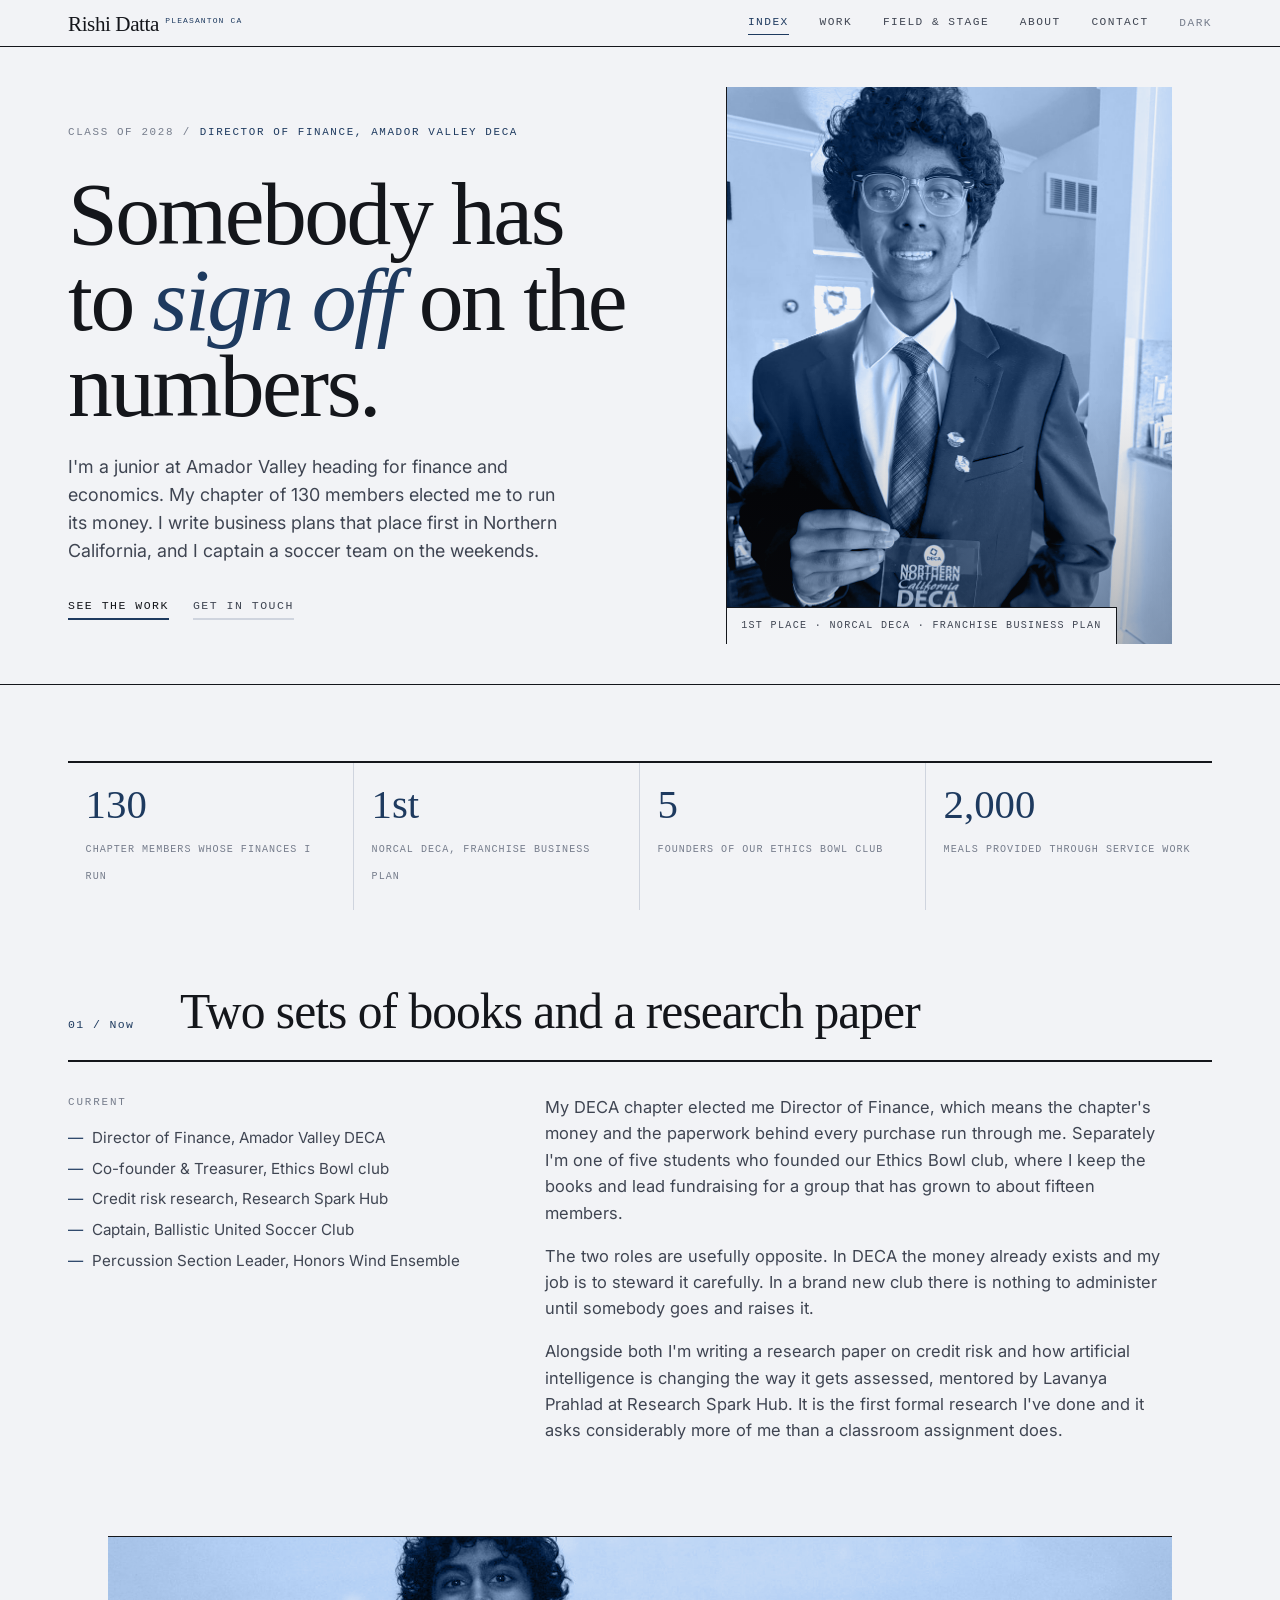
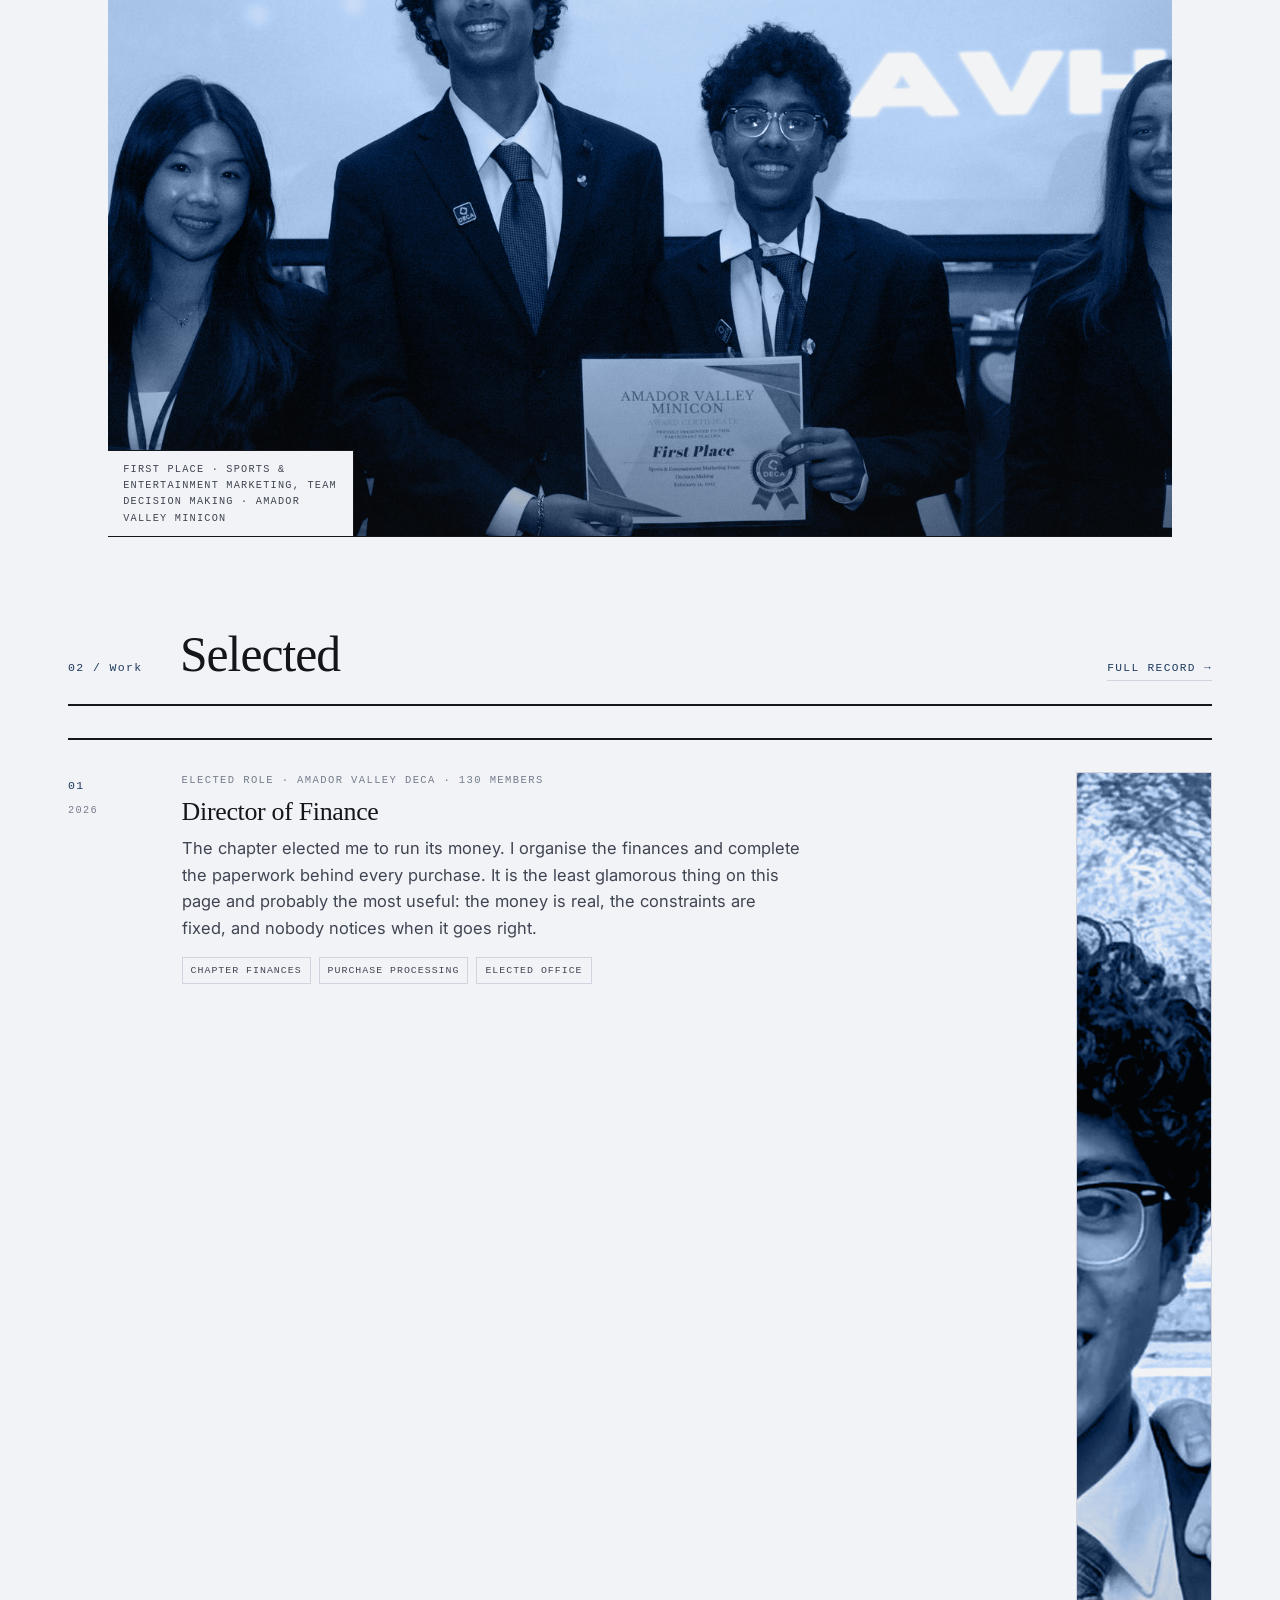
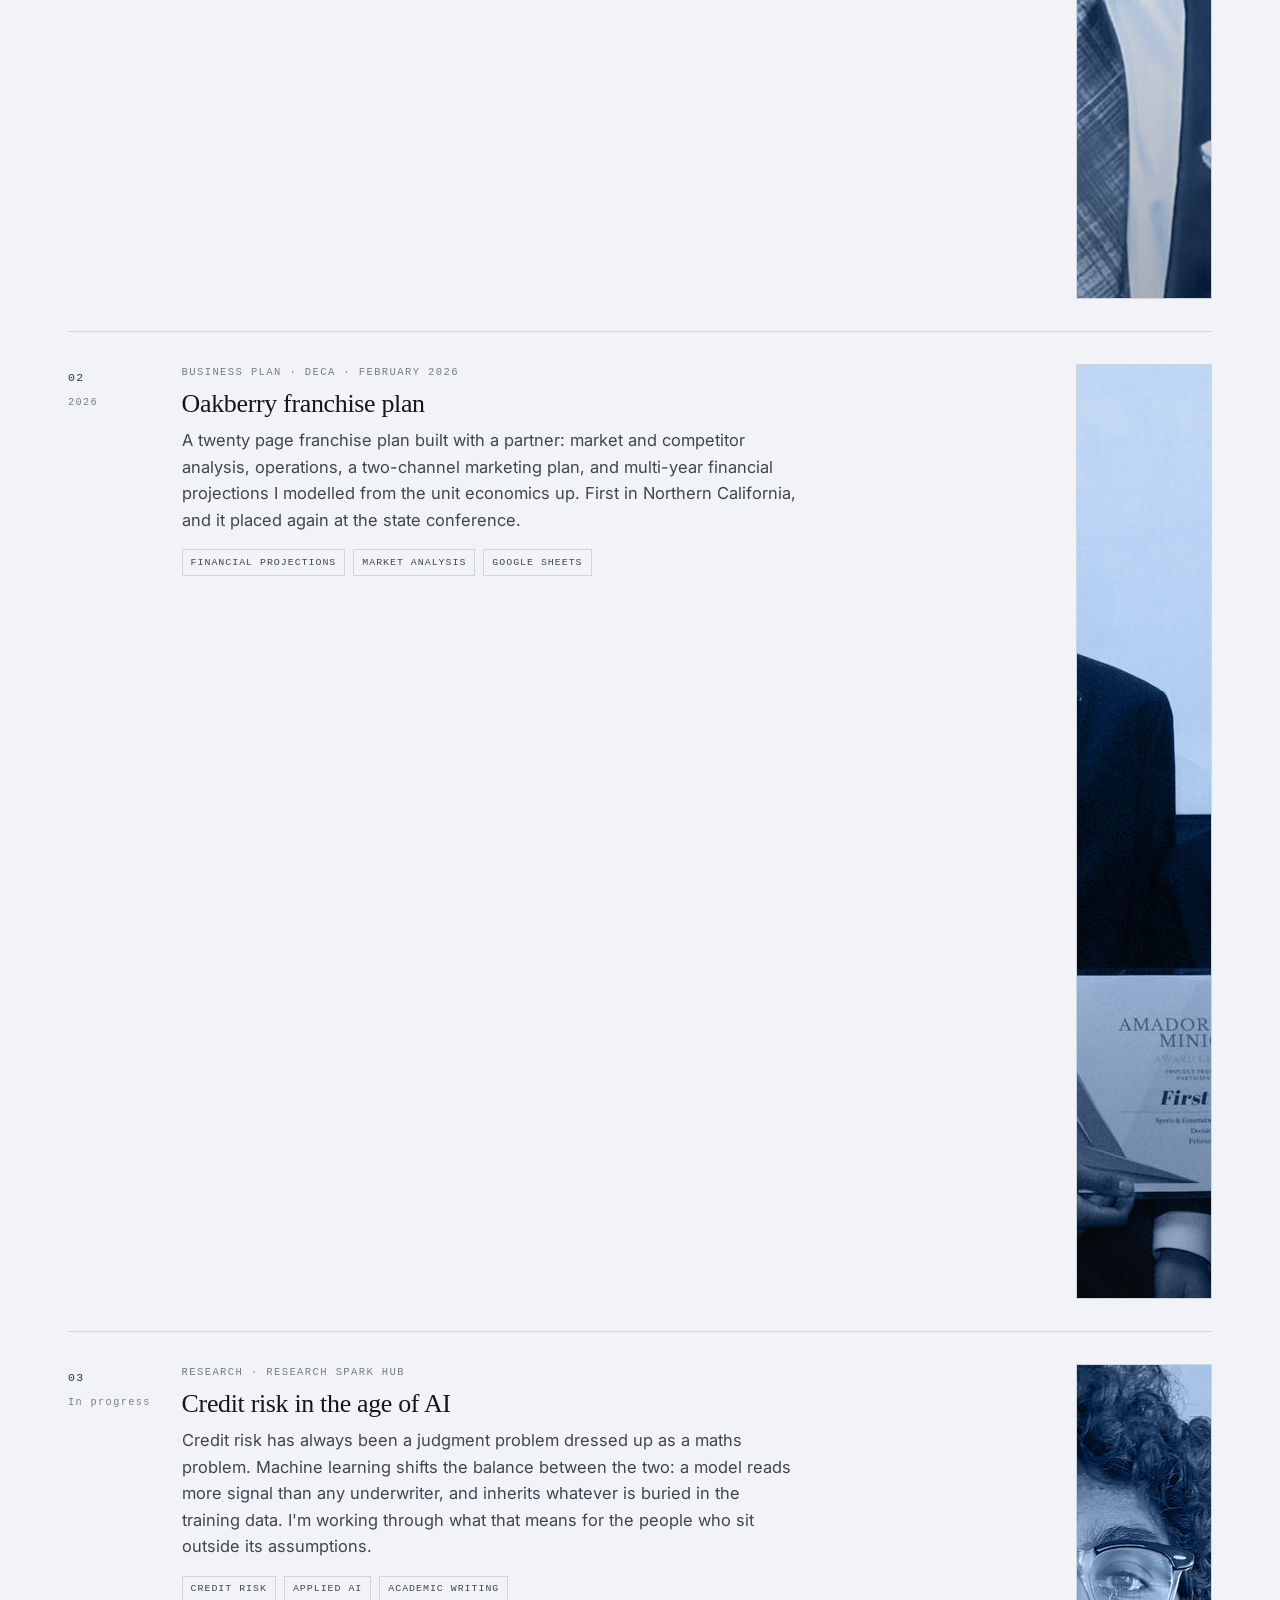
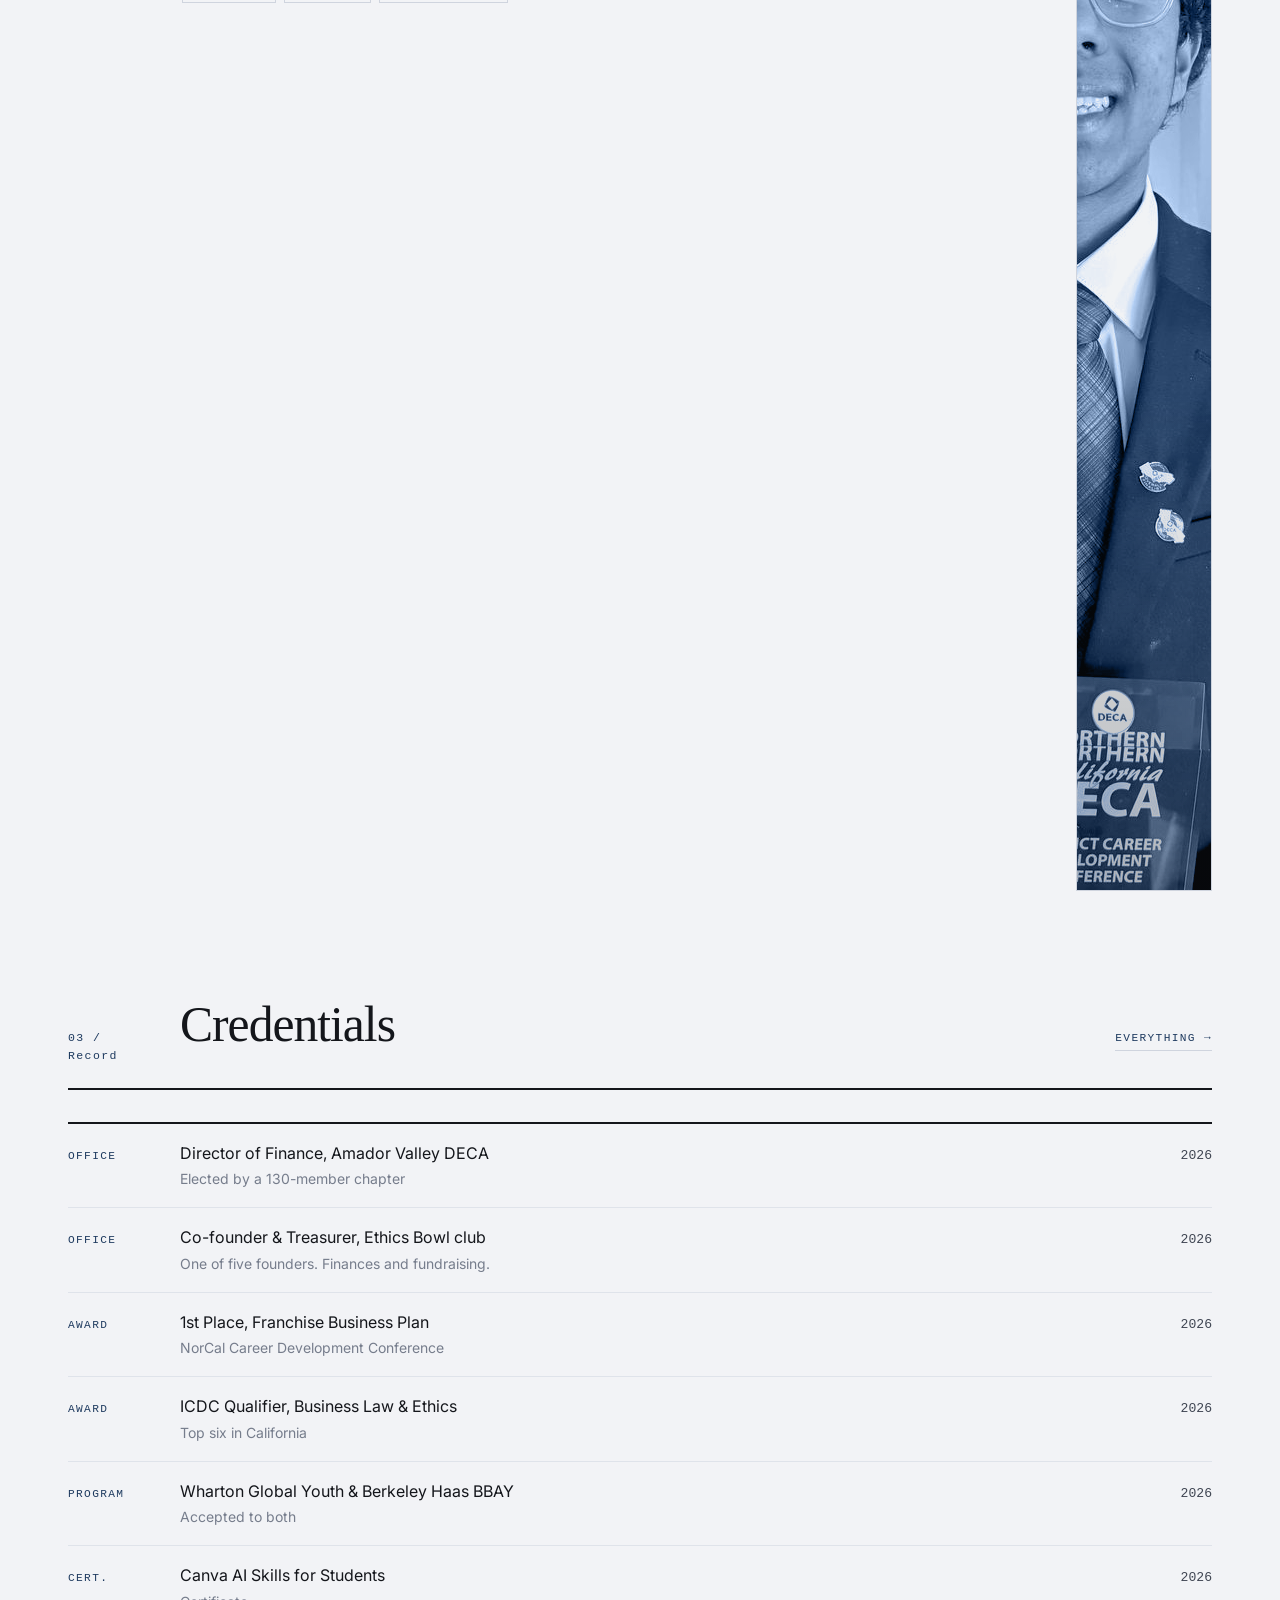
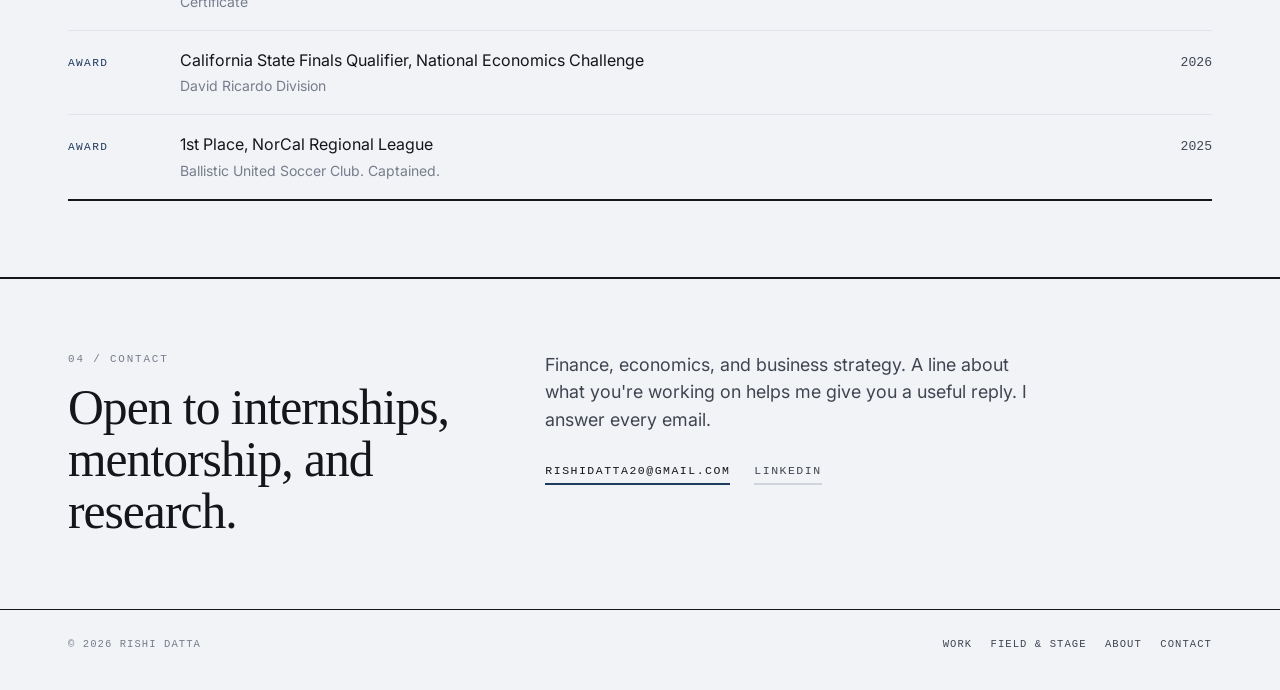
==== commit c906a9ee: "Add files via upload" ====
--- a/index.html
+++ b/index.html
@@ -12,7 +12,7 @@
 <meta property="og:image" content="assets/portrait.jpg">
 <link rel="preconnect" href="https://fonts.googleapis.com">
 <link rel="preconnect" href="https://fonts.gstatic.com" crossorigin>
-<link href="https://fonts.googleapis.com/css2?family=Fraunces:ital,opsz,wght@0,9..144,400;0,9..144,500;1,9..144,400&family=Inter:wght@400;500&family=IBM+Plex+Mono:wght@400;500&display=swap" rel="stylesheet">
+<link href="https://fonts.googleapis.com/css2?family=Space+Grotesk:wght@500;700&family=Inter:wght@400;500&family=JetBrains+Mono:wght@400;500&display=swap" rel="stylesheet">
 <link rel="stylesheet" href="assets/style.css">
 <script src="assets/site.js"></script>
 </head>
@@ -114,12 +114,14 @@
   </div>
 </section>
 
-<figure class="plate">
-  <div class="duo">
-    <img src="assets/minicon.jpg" alt="Rishi Datta with teammates receiving a first place award at the Amador Valley DECA Minicon" width="1400" height="933">
-  </div>
-  <figcaption>First place &middot; Sports &amp; Entertainment Marketing, Team Decision Making &middot; Amador Valley Minicon</figcaption>
-</figure>
+<div class="shell">
+  <figure class="plate">
+    <div class="duo">
+      <img src="assets/minicon.jpg" alt="Rishi Datta with teammates receiving a first place award at the Amador Valley DECA Minicon" width="1400" height="933">
+    </div>
+    <figcaption>First place &middot; Sports &amp; Entertainment Marketing, Team Decision Making &middot; Amador Valley Minicon</figcaption>
+  </figure>
+</div>
 
 <section class="band">
   <div class="shell">
--- a/assets/style.css
+++ b/assets/style.css
@@ -1,43 +1,37 @@
 /* ==========================================================================
    Rishi Datta — personal site
+   Editorial ledger: hairline rules, index numerals, tabular figures.
    ========================================================================== */
 
 :root {
-  --bg:        #f4f5f7;
-  --card:      #fdfdfe;
-  --ink:       #16181d;
-  --ink-soft:  #454a55;
-  --muted:     #7c8290;
-  --line:      #dde0e6;
-  --line-soft: #e8eaef;
-  --accent:    #1e3a5f;
-  --accent-br: #2c5282;
-  --glow:      rgba(44, 82, 130, 0.13);
-  --dot:       rgba(22, 24, 29, 0.055);
-  --shadow:    0 1px 2px rgba(22,24,29,.04), 0 8px 24px -12px rgba(22,24,29,.10);
-
-  --serif: "Playfair Display", "Iowan Old Style", Georgia, "Times New Roman", serif;
+  --paper:     #f2f3f6;
+  --paper-2:   #e9ebf0;
+  --ink:       #14161b;
+  --ink-2:     #3f4552;
+  --ink-3:     #767d8c;
+  --navy:      #1e3a5f;
+  --navy-lt:   #2f5686;
+  --rule:      #cfd4de;
+  --rule-2:    #dfe3ea;
+
+  --serif: "Fraunces", "Iowan Old Style", Georgia, serif;
   --sans:  "Inter", -apple-system, BlinkMacSystemFont, "Segoe UI", Helvetica, Arial, sans-serif;
-  --mono:  "JetBrains Mono", ui-monospace, SFMono-Regular, "SF Mono", Menlo, monospace;
-
-  --wrap: 1010px;
-  --gut:  clamp(1.25rem, 5vw, 2.5rem);
-  --r:    16px;
+  --mono:  "IBM Plex Mono", ui-monospace, SFMono-Regular, Menlo, monospace;
+
+  --pad:   clamp(1.15rem, 4vw, 3rem);
+  --max:   1240px;
 }
 
 html[data-theme="dark"] {
-  --bg:        #0f1319;
-  --card:      #171c24;
-  --ink:       #eceef2;
-  --ink-soft:  #b6bcc8;
-  --muted:     #838b99;
-  --line:      #272e39;
-  --line-soft: #1f252e;
-  --accent:    #7fa8d9;
-  --accent-br: #9dbde6;
-  --glow:      rgba(127, 168, 217, 0.11);
-  --dot:       rgba(236, 238, 242, 0.05);
-  --shadow:    0 1px 2px rgba(0,0,0,.35), 0 8px 24px -12px rgba(0,0,0,.55);
+  --paper:   #0d1016;
+  --paper-2: #141821;
+  --ink:     #edeff3;
+  --ink-2:   #b3b9c6;
+  --ink-3:   #79808f;
+  --navy:    #7ea6d8;
+  --navy-lt: #a2c1e8;
+  --rule:    #262c38;
+  --rule-2:  #1d222c;
 }
 
 /* --- base ----------------------------------------------------------------- */
@@ -47,359 +41,354 @@
 
 body {
   margin: 0;
-  background-color: var(--bg);
-  background-image: radial-gradient(var(--dot) 1px, transparent 1px);
-  background-size: 22px 22px;
+  background: var(--paper);
   color: var(--ink);
   font-family: var(--sans);
-  font-size: 17px;
-  line-height: 1.65;
+  font-size: 16.5px;
+  line-height: 1.6;
+  font-feature-settings: "kern", "liga";
   -webkit-font-smoothing: antialiased;
-  text-rendering: optimizeLegibility;
-  transition: background-color .25s ease, color .25s ease;
 }
 
 img { max-width: 100%; display: block; }
 a { color: inherit; }
-h1, h2, h3, h4 { margin: 0; font-weight: 400; }
-p { margin: 0 0 1.05em; }
+h1,h2,h3,h4 { margin: 0; font-weight: 400; }
+p { margin: 0 0 1em; }
 p:last-child { margin-bottom: 0; }
 ul { margin: 0; padding: 0; list-style: none; }
 
-/* --- layout --------------------------------------------------------------- */
-
-.wrap { width: 100%; max-width: var(--wrap); margin: 0 auto; padding-inline: var(--gut); }
-
-.section { padding-block: clamp(3.25rem, 8vw, 5.75rem); }
-
-.section-head {
-  display: flex;
-  align-items: flex-end;
-  justify-content: space-between;
-  gap: 1.5rem;
+.shell { max-width: var(--max); margin: 0 auto; padding-inline: var(--pad); }
+
+/* --- type ----------------------------------------------------------------- */
+
+.serif  { font-family: var(--serif); font-weight: 400; letter-spacing: -0.012em; }
+.d1     { font-family: var(--serif); font-size: clamp(2.7rem, 7.5vw, 5.6rem); line-height: .96; letter-spacing: -0.028em; }
+.d2     { font-family: var(--serif); font-size: clamp(1.9rem, 4.2vw, 3.1rem); line-height: 1.04; letter-spacing: -0.02em; }
+.d3     { font-family: var(--serif); font-size: clamp(1.25rem, 2.2vw, 1.62rem); line-height: 1.16; letter-spacing: -0.012em; }
+
+.navy { color: var(--navy); }
+.ital { font-style: italic; }
+
+.tag {
+  font-family: var(--mono);
+  font-size: .68rem;
+  letter-spacing: .17em;
+  text-transform: uppercase;
+  color: var(--ink-3);
+}
+
+.lede { font-size: clamp(1.02rem, 1.4vw, 1.15rem); line-height: 1.55; color: var(--ink-2); max-width: 46ch; }
+.body { color: var(--ink-2); }
+.meas { max-width: 62ch; }
+.dim  { color: var(--ink-3); }
+
+/* --- rules ---------------------------------------------------------------- */
+
+.rule      { border-top: 1px solid var(--rule); }
+.rule-soft { border-top: 1px solid var(--rule-2); }
+.rule-ink  { border-top: 2px solid var(--ink); }
+
+/* --- masthead ------------------------------------------------------------- */
+
+.mast {
+  position: sticky; top: 0; z-index: 40;
+  background: var(--paper);
+  border-bottom: 1px solid var(--ink);
+}
+
+.mast-in {
+  display: flex; align-items: flex-end; justify-content: space-between;
+  gap: 1.25rem; padding-block: .85rem .7rem; flex-wrap: wrap;
+}
+
+.wordmark {
+  font-family: var(--serif);
+  font-size: 1.32rem;
+  letter-spacing: -0.02em;
+  text-decoration: none;
+  line-height: 1;
+}
+.wordmark sup {
+  font-family: var(--mono); font-size: .5rem; letter-spacing: .14em;
+  color: var(--navy); vertical-align: super; margin-left: .4rem;
+}
+
+.mast nav { display: flex; gap: clamp(.9rem, 2.4vw, 2rem); flex-wrap: wrap; align-items: center; }
+.mast nav a {
+  font-family: var(--mono); font-size: .7rem; letter-spacing: .13em;
+  text-transform: uppercase; color: var(--ink-2); text-decoration: none;
+  padding-bottom: 2px; border-bottom: 1px solid transparent;
+}
+.mast nav a:hover { color: var(--ink); border-bottom-color: var(--ink); }
+.mast nav a[aria-current="page"] { color: var(--navy); border-bottom-color: var(--navy); }
+
+.themer {
+  font-family: var(--mono); font-size: .7rem; letter-spacing: .13em;
+  text-transform: uppercase; color: var(--ink-3);
+  background: none; border: 0; cursor: pointer; padding: 0 0 2px;
+  border-bottom: 1px solid transparent;
+}
+.themer:hover { color: var(--ink); border-bottom-color: var(--ink); }
+
+/* --- section scaffolding -------------------------------------------------- */
+
+.band { padding-block: clamp(2.75rem, 6vw, 4.75rem); }
+
+.head {
+  display: grid; grid-template-columns: 5.5rem minmax(0,1fr);
+  gap: 1.5rem; align-items: baseline;
+  padding-bottom: 1.4rem; margin-bottom: 2rem;
+  border-bottom: 2px solid var(--ink);
+}
+.head .idx { font-family: var(--mono); font-size: .72rem; letter-spacing: .12em; color: var(--navy); }
+.head .hx  { display: flex; align-items: baseline; justify-content: space-between; gap: 1.25rem; flex-wrap: wrap; }
+
+.more {
+  font-family: var(--mono); font-size: .7rem; letter-spacing: .12em;
+  text-transform: uppercase; color: var(--navy); text-decoration: none;
+  border-bottom: 1px solid var(--rule); padding-bottom: 2px; white-space: nowrap;
+}
+.more:hover { border-bottom-color: var(--navy); }
+
+/* --- hero ----------------------------------------------------------------- */
+
+.hero { border-bottom: 1px solid var(--ink); }
+
+.hero-grid {
+  display: grid;
+  grid-template-columns: minmax(0, 1.08fr) minmax(0, .92fr);
+  align-items: stretch;
+  gap: 0;
+}
+
+.hero-copy { padding: clamp(2.5rem,6vw,5rem) clamp(1.5rem,3vw,3rem) clamp(2.5rem,6vw,4rem) 0; }
+
+.hero-meta {
+  display: flex; gap: .55rem; align-items: baseline;
+  font-family: var(--mono); font-size: .68rem; letter-spacing: .15em;
+  text-transform: uppercase; color: var(--ink-3); margin-bottom: 1.9rem;
   flex-wrap: wrap;
-  margin-bottom: 2.4rem;
-}
-
-.eyebrow {
-  font-family: var(--mono);
-  font-size: 0.7rem;
-  letter-spacing: 0.18em;
-  text-transform: uppercase;
-  color: var(--accent);
-  margin: 0 0 0.85rem;
-}
-
-h1.display, h2.display, h3.display {
-  font-family: var(--serif);
-  font-weight: 400;
-  letter-spacing: -0.005em;
-}
-
-h1.display { font-size: clamp(2.5rem, 6.4vw, 4.4rem); line-height: 1.08; max-width: 15ch; }
-h2.display { font-size: clamp(2rem, 4.4vw, 3.1rem); line-height: 1.1;  max-width: 20ch; }
-h3.display { font-size: clamp(1.35rem, 2.6vw, 1.85rem); line-height: 1.2; }
-
-em.hl { font-style: italic; color: var(--accent); }
-
-.lede {
-  font-size: clamp(1.02rem, 1.5vw, 1.13rem);
-  line-height: 1.62;
-  color: var(--ink-soft);
-  max-width: 58ch;
-}
-
-.measure { max-width: 66ch; }
-.muted { color: var(--muted); }
-
-/* --- nav ------------------------------------------------------------------ */
-
-.nav {
-  position: sticky; top: 0; z-index: 60;
-  background: color-mix(in srgb, var(--bg) 84%, transparent);
-  backdrop-filter: saturate(1.5) blur(14px);
-  -webkit-backdrop-filter: saturate(1.5) blur(14px);
-  border-bottom: 1px solid var(--line-soft);
-}
-
-.nav-inner {
-  display: flex; align-items: center; justify-content: space-between;
-  gap: 1.25rem; min-height: 66px;
-}
-
-.brand {
-  display: inline-flex; align-items: center; gap: 0.6rem;
-  font-family: var(--serif); font-size: 1.24rem;
-  text-decoration: none; white-space: nowrap;
-}
-
-.brand::before {
-  content: ""; width: 9px; height: 9px; border-radius: 50%;
-  background: var(--accent-br); flex: none;
-}
-
-.nav-links { display: flex; align-items: center; gap: clamp(.85rem, 2.2vw, 1.7rem); flex-wrap: wrap; }
-
-.nav-links a {
-  font-size: 0.9rem; color: var(--ink-soft); text-decoration: none;
-  transition: color .18s ease;
-}
-.nav-links a:hover { color: var(--ink); }
-.nav-links a[aria-current="page"] { color: var(--accent); }
-
-.nav-links a.pill {
-  background: var(--accent); color: #fff;
-  padding: 0.42rem 0.95rem; border-radius: 8px;
-}
-html[data-theme="dark"] .nav-links a.pill { color: #0f1319; }
-.nav-links a.pill:hover { background: var(--accent-br); color: #fff; }
-
-.toggle {
-  width: 38px; height: 38px; flex: none;
-  display: grid; place-items: center;
-  border: 1px solid var(--line); border-radius: 10px;
-  background: var(--card); color: var(--ink-soft);
-  cursor: pointer; font-size: 0.95rem; line-height: 1;
-  transition: border-color .18s ease, color .18s ease;
-}
-.toggle:hover { border-color: var(--muted); color: var(--ink); }
-
-/* --- hero ----------------------------------------------------------------- */
-
-.hero { position: relative; overflow: hidden; padding-block: clamp(3.5rem, 9vw, 6.5rem) clamp(2.5rem, 6vw, 4.5rem); }
-
-.hero::before {
-  content: ""; position: absolute; inset: -30% 55% 40% -20%;
-  background: radial-gradient(closest-side, var(--glow), transparent 72%);
-  pointer-events: none; z-index: 0;
-}
-
-.hero > .wrap { position: relative; z-index: 1; }
-
-.hero-tag {
-  display: inline-flex; align-items: center; gap: 0.65rem;
-  font-size: 0.92rem; color: var(--ink-soft); margin-bottom: 1.5rem;
-}
-.hero-tag::before {
-  content: ""; width: 8px; height: 8px; border-radius: 50%;
-  background: var(--accent-br); flex: none;
-}
-
-.hero h1.display { margin-bottom: 1.5rem; }
-.hero .lede { max-width: 54ch; }
-
-.hero-grid {
-  display: grid; grid-template-columns: minmax(0, 1.6fr) minmax(0, .85fr);
-  gap: clamp(2rem, 6vw, 4rem); align-items: center;
-}
-
-.portrait {
-  border: 1px solid var(--line); border-radius: var(--r);
-  background: var(--card); box-shadow: var(--shadow);
-  aspect-ratio: 4/5; width: 100%;
-  display: grid; place-items: center; text-align: center;
-  padding: 1.5rem; color: var(--muted); font-size: .8rem; line-height: 1.5;
+}
+.hero-meta b { color: var(--navy); font-weight: 400; }
+
+.hero h1 { margin-bottom: 1.5rem; }
+.hero .lede { margin-bottom: 2rem; }
+
+.hero-figure {
+  position: relative;
+  border-left: 1px solid var(--ink);
+  align-self: center;
   overflow: hidden;
 }
-.portrait img { width: 100%; height: 100%; object-fit: cover; }
-
-.scroll-cue {
-  margin-top: clamp(2rem, 5vw, 3.5rem); text-align: center;
-  font-family: var(--mono); font-size: .68rem; letter-spacing: .2em;
-  text-transform: uppercase; color: var(--muted);
-}
-.scroll-cue span { display: block; margin-top: .5rem; font-size: 1rem; }
-
-/* --- buttons -------------------------------------------------------------- */
-
-.actions { display: flex; gap: .7rem; flex-wrap: wrap; margin-top: 2rem; }
-
-.btn {
-  display: inline-flex; align-items: center; gap: .5rem;
-  font-size: .93rem; font-weight: 500; text-decoration: none;
-  padding: .72rem 1.3rem; border-radius: 10px;
-  border: 1px solid var(--accent); background: var(--accent); color: #fff;
-  transition: background .18s ease, border-color .18s ease, transform .18s ease;
-}
-html[data-theme="dark"] .btn { color: #0f1319; }
-.btn:hover { background: var(--accent-br); border-color: var(--accent-br); transform: translateY(-1px); }
-
-.btn.ghost { background: var(--card); color: var(--ink); border-color: var(--line); }
-.btn.ghost:hover { background: var(--card); border-color: var(--muted); color: var(--ink); }
-
-.textlink {
-  font-size: .9rem; color: var(--ink); text-decoration: none;
-  border-bottom: 1px solid var(--line); padding-bottom: 3px;
-  white-space: nowrap; transition: border-color .18s ease, color .18s ease;
-}
-.textlink:hover { color: var(--accent); border-bottom-color: var(--accent); }
-
-/* --- cards ---------------------------------------------------------------- */
-
-.card {
-  background: var(--card); border: 1px solid var(--line);
-  border-radius: var(--r); box-shadow: var(--shadow);
-  padding: clamp(1.5rem, 3vw, 2.25rem);
-}
-
-.cards { display: grid; gap: 1.1rem; }
-.grid-2 { display: grid; gap: 1.1rem; grid-template-columns: repeat(2, minmax(0,1fr)); }
-.grid-3 { display: grid; gap: 1.1rem; grid-template-columns: repeat(3, minmax(0,1fr)); }
-
-/* numbered work card */
-
-.work {
-  display: grid; grid-template-columns: 92px minmax(0,1fr) 28px;
-  gap: 0 1.25rem; align-items: start;
-}
-
-.work .idx {
-  font-family: var(--serif); font-size: clamp(2.1rem, 4vw, 2.9rem);
-  line-height: 1; color: var(--accent); opacity: .85;
-}
-
-.work .arrow { color: var(--accent); font-size: 1.1rem; line-height: 1; justify-self: end; }
-
-.meta-row {
-  display: flex; align-items: center; gap: .8rem;
-  flex-wrap: wrap; margin-bottom: .55rem;
-}
-
-.chip {
-  font-family: var(--mono); font-size: .66rem; letter-spacing: .13em;
-  text-transform: uppercase; color: var(--accent);
-  border: 1px solid color-mix(in srgb, var(--accent) 38%, transparent);
-  border-radius: 6px; padding: .28rem .55rem; white-space: nowrap;
-}
-
-.meta { font-size: .88rem; color: var(--ink-soft); }
-
-.card h3.display { margin-bottom: .55rem; }
-.card .meta-row + h3.display { margin-top: .1rem; }
-
-.card p { color: var(--ink-soft); font-size: .97rem; }
-
-.tags { display: flex; flex-wrap: wrap; gap: .45rem; margin-top: 1.1rem; }
-
-.tag {
-  font-size: .81rem; color: var(--ink-soft);
-  border: 1px solid var(--line); background: var(--bg);
-  border-radius: 999px; padding: .3rem .8rem;
-}
-
-.bullets { margin-top: .9rem; }
-.bullets li {
-  position: relative; padding-left: 1.15rem; margin-bottom: .5rem;
-  font-size: .96rem; color: var(--ink-soft);
-}
-.bullets li::before {
-  content: ""; position: absolute; left: 0; top: .72em;
-  width: 6px; height: 1px; background: var(--accent);
-}
-.bullets li:last-child { margin-bottom: 0; }
-
-/* --- record rows (recognition / experience) ------------------------------- */
-
-.rows { border-top: 1px solid var(--line); }
-
-.row {
-  display: grid; grid-template-columns: 110px minmax(0,1fr);
-  gap: 1.5rem; padding-block: 1.5rem;
-  border-bottom: 1px solid var(--line);
-}
-
-.row .when {
-  font-family: var(--mono); font-size: .78rem; color: var(--accent);
-  letter-spacing: .04em; padding-top: .28rem;
-}
-
-.row .what { font-size: 1.02rem; font-weight: 500; margin-bottom: .3rem; }
-.row .desc { font-size: .93rem; color: var(--muted); margin: 0; }
-
-/* --- stats ---------------------------------------------------------------- */
-
-.stats {
-  display: grid; grid-template-columns: repeat(auto-fit, minmax(140px,1fr));
-  gap: 1px; background: var(--line);
-  border: 1px solid var(--line); border-radius: var(--r);
-  overflow: hidden; box-shadow: var(--shadow);
-}
-.stat { background: var(--card); padding: 1.5rem 1.3rem; line-height: 1.45; }
-.stat .num {
-  font-family: var(--serif); font-size: clamp(1.9rem, 3.2vw, 2.5rem);
-  line-height: 1; display: block; margin-bottom: .5rem; color: var(--accent);
-}
-.stat .lbl { font-size: .79rem; color: var(--muted); line-height: 1.45; }
-
-/* --- split ---------------------------------------------------------------- */
-
-.split {
-  display: grid; grid-template-columns: minmax(0,.9fr) minmax(0,1.1fr);
-  gap: clamp(2rem, 6vw, 4rem); align-items: start;
-}
-
-/* --- definition list ------------------------------------------------------ */
-
-.dl { display: grid; gap: 1.15rem; }
-.dl dt {
-  font-family: var(--mono); font-size: .69rem; letter-spacing: .15em;
-  text-transform: uppercase; color: var(--muted); margin-bottom: .3rem;
-}
-.dl dd { margin: 0; font-size: .97rem; color: var(--ink-soft); }
-
-/* --- CTA ------------------------------------------------------------------ */
-
-.cta-card {
-  position: relative; overflow: hidden;
-  border: 1px solid color-mix(in srgb, var(--accent) 22%, var(--line));
-  border-radius: 22px; background: var(--card);
-  box-shadow: var(--shadow);
-  padding: clamp(2rem, 5vw, 3.5rem);
-}
-.cta-card::before {
-  content: ""; position: absolute; inset: -60% 45% 30% -25%;
-  background: radial-gradient(closest-side, var(--glow), transparent 72%);
-  pointer-events: none;
-}
-.cta-card > * { position: relative; }
-.cta-card h2.display { line-height: 1.28; max-width: 19ch; }
+/* explicit ratio — never stretched to match the text column */
+.hero-figure .duo { aspect-ratio: 4 / 5; }
+.hero-figure .duo img { width: 100%; height: 100%; object-fit: cover; object-position: center 22%; }
+
+.stamp {
+  position: absolute; left: 0; bottom: 0; z-index: 3;
+  background: var(--paper); border-top: 1px solid var(--ink); border-right: 1px solid var(--ink);
+  font-family: var(--mono); font-size: .63rem; letter-spacing: .13em;
+  text-transform: uppercase; color: var(--ink-2);
+  padding: .6rem .9rem;
+}
+
+/* --- duotone photo treatment ---------------------------------------------- */
+/* photos are pulled into the navy palette so they read as part of the page   */
+
+.duo { position: relative; background: var(--navy); overflow: hidden; }
+.duo img {
+  width: 100%;
+  filter: grayscale(1) contrast(1.06) brightness(1.04);
+  mix-blend-mode: luminosity;
+  opacity: .94;
+  transition: filter .5s ease, mix-blend-mode .5s ease, opacity .5s ease, transform 3s ease;
+}
+.duo:hover img { filter: none; mix-blend-mode: normal; opacity: 1; }
+
+.duo::after {
+  content: ""; position: absolute; inset: 0; pointer-events: none;
+  background: linear-gradient(180deg, transparent 55%, rgba(20,22,27,.28));
+}
+
+/* full-bleed photographic band — LANDSCAPE SOURCE IMAGES ONLY.
+   A portrait image here would be cropped to a sliver and look hugely magnified. */
+
+.plate { position: relative; border-block: 1px solid var(--ink); }
+.plate .duo { aspect-ratio: 16 / 9; }
+.plate .duo img { width: 100%; height: 100%; object-fit: cover; object-position: center 38%; }
+.plate figcaption {
+  position: absolute; left: 0; bottom: 0;
+  background: var(--paper); border-top: 1px solid var(--ink); border-right: 1px solid var(--ink);
+  font-family: var(--mono); font-size: .64rem; letter-spacing: .12em;
+  text-transform: uppercase; color: var(--ink-2); padding: .6rem .95rem; margin: 0;
+  max-width: min(90%, 40ch);
+}
+
+/* portrait photo presented at its own proportions, never stretched */
+
+.slot { border: 1px solid var(--ink); }
+.slot .duo { aspect-ratio: 4/5; }
+.slot .duo img { width: 100%; height: 100%; object-fit: cover; }
+
+/* bounded figure for portrait photos sitting beside text */
+
+.port {
+  margin: 0;
+  border: 1px solid var(--ink);
+  max-width: 340px;
+}
+.port .duo { aspect-ratio: 4/5; }
+.port .duo img { width: 100%; height: 100%; object-fit: cover; }
+.port figcaption {
+  font-family: var(--mono); font-size: .62rem; letter-spacing: .12em;
+  text-transform: uppercase; color: var(--ink-2);
+  padding: .55rem .75rem; border-top: 1px solid var(--ink); background: var(--paper);
+}
+
+/* --- ledger table --------------------------------------------------------- */
+
+.ledger { border-top: 2px solid var(--ink); border-bottom: 2px solid var(--ink); }
+
+.lrow {
+  display: grid;
+  grid-template-columns: 5.5rem minmax(0,1fr) auto;
+  gap: 1rem 1.5rem; align-items: baseline;
+  padding-block: 1.05rem;
+  border-bottom: 1px solid var(--rule-2);
+}
+.lrow:last-child { border-bottom: 0; }
+
+.lrow .k { font-family: var(--mono); font-size: .7rem; letter-spacing: .12em; color: var(--navy); text-transform: uppercase; }
+.lrow .v { font-size: 1rem; }
+.lrow .v small { display: block; color: var(--ink-3); font-size: .875rem; margin-top: .12rem; }
+.lrow .n {
+  font-family: var(--mono); font-variant-numeric: tabular-nums;
+  font-size: .82rem; color: var(--ink-2); text-align: right; white-space: nowrap;
+}
+
+/* figure strip */
+
+.figs { display: grid; grid-template-columns: repeat(4, minmax(0,1fr)); border-top: 2px solid var(--ink); }
+.fig { padding: 1.35rem 1.1rem 1.5rem; border-right: 1px solid var(--rule); }
+.fig:last-child { border-right: 0; }
+.fig .n {
+  font-family: var(--serif); font-size: clamp(1.85rem, 3.4vw, 2.55rem);
+  line-height: 1; color: var(--navy); font-variant-numeric: tabular-nums;
+  display: block; margin-bottom: .5rem;
+}
+.fig .l { font-family: var(--mono); font-size: .63rem; letter-spacing: .1em; text-transform: uppercase; color: var(--ink-3); line-height: 1.5; }
+
+/* --- entry rows (work / roles) -------------------------------------------- */
+
+.entries { border-top: 2px solid var(--ink); }
+
+.entry {
+  display: grid;
+  grid-template-columns: 5.5rem minmax(0,1fr) 8.5rem;
+  gap: 1.6rem;
+  padding-block: 2rem;
+  border-bottom: 1px solid var(--rule);
+  align-items: start;
+}
+.entry:last-child { border-bottom: 0; }
+
+.entry .no { font-family: var(--mono); font-size: .72rem; letter-spacing: .12em; color: var(--navy); padding-top: .35rem; }
+.entry .no b { display: block; font-weight: 400; color: var(--ink-3); margin-top: .4rem; font-size: .64rem; }
+.entry h3 { margin-bottom: .5rem; }
+.entry .kick { font-family: var(--mono); font-size: .66rem; letter-spacing: .13em; text-transform: uppercase; color: var(--ink-3); margin-bottom: .55rem; }
+.entry .thumb { border: 1px solid var(--rule); }
+.entry .thumb .duo img { aspect-ratio: 1/1; object-fit: cover; }
+
+.keys { display: flex; flex-wrap: wrap; gap: .35rem .5rem; margin-top: 1rem; }
+.key {
+  font-family: var(--mono); font-size: .62rem; letter-spacing: .1em; text-transform: uppercase;
+  color: var(--ink-2); border: 1px solid var(--rule); padding: .28rem .5rem;
+}
+
+.notes { margin-top: .85rem; }
+.notes li {
+  display: grid; grid-template-columns: 1.1rem 1fr; gap: .4rem;
+  font-size: .95rem; color: var(--ink-2); margin-bottom: .4rem;
+}
+.notes li::before { content: "—"; color: var(--navy); }
+.notes li:last-child { margin-bottom: 0; }
+
+/* --- two-column prose ----------------------------------------------------- */
+
+.duet { display: grid; grid-template-columns: minmax(0,.62fr) minmax(0,1fr); gap: clamp(1.75rem,5vw,4rem); align-items: start; }
+.trio { display: grid; grid-template-columns: repeat(3, minmax(0,1fr)); gap: 0; border-top: 2px solid var(--ink); }
+.trio > div { padding: 1.5rem 1.25rem 1.75rem; border-right: 1px solid var(--rule); }
+.trio > div:last-child { border-right: 0; }
+
+/* --- links & buttons ------------------------------------------------------ */
+
+.acts { display: flex; gap: 1.5rem; flex-wrap: wrap; align-items: center; }
+
+.lnk {
+  font-family: var(--mono); font-size: .72rem; letter-spacing: .13em; text-transform: uppercase;
+  text-decoration: none; color: var(--ink); border-bottom: 2px solid var(--navy);
+  padding-bottom: 3px; transition: color .2s ease;
+}
+.lnk:hover { color: var(--navy); }
+.lnk.quiet { border-bottom-color: var(--rule); color: var(--ink-2); }
+.lnk.quiet:hover { border-bottom-color: var(--ink); color: var(--ink); }
+
+/* --- closing ------------------------------------------------------------- */
+
+.close { border-top: 2px solid var(--ink); padding-block: clamp(2.5rem,6vw,4.5rem); }
 
 /* --- footer --------------------------------------------------------------- */
 
-.foot {
-  border-top: 1px solid var(--line);
-  padding-block: 2.25rem 2.75rem;
-  font-size: .85rem; color: var(--muted);
-}
-.foot-inner { display: flex; justify-content: space-between; gap: 1.5rem; flex-wrap: wrap; }
-.foot a { color: var(--ink-soft); text-decoration: none; }
-.foot a:hover { color: var(--accent); }
-.foot-links { display: flex; gap: 1.3rem; flex-wrap: wrap; }
-
-/* --- page header ---------------------------------------------------------- */
-
-.page-head { padding-block: clamp(2.75rem, 7vw, 4.5rem) clamp(1.5rem, 4vw, 2.5rem); }
-.page-head h1.display { max-width: 18ch; margin-bottom: 1.2rem; }
+.foot { border-top: 1px solid var(--ink); padding-block: 1.6rem 2.4rem; }
+.foot-in {
+  display: flex; justify-content: space-between; gap: 1.25rem; flex-wrap: wrap;
+  font-family: var(--mono); font-size: .66rem; letter-spacing: .1em; text-transform: uppercase; color: var(--ink-3);
+}
+.foot-in a { color: var(--ink-2); text-decoration: none; }
+.foot-in a:hover { color: var(--navy); }
+.foot-nav { display: flex; gap: 1.15rem; flex-wrap: wrap; }
+
+/* --- page opener ---------------------------------------------------------- */
+
+.opener { padding-block: clamp(2.25rem,5vw,3.75rem) clamp(1.5rem,3vw,2.25rem); border-bottom: 1px solid var(--ink); }
+.opener h1 { margin-bottom: 1.1rem; max-width: 17ch; }
 
 /* --- responsive ----------------------------------------------------------- */
 
-@media (max-width: 880px) {
+@media (max-width: 1000px) {
+  .entry { grid-template-columns: 4rem minmax(0,1fr); }
+  .entry .thumb { display: none; }
+  .figs { grid-template-columns: repeat(2, minmax(0,1fr)); }
+  .fig:nth-child(2) { border-right: 0; }
+  .fig:nth-child(-n+2) { border-bottom: 1px solid var(--rule); }
+}
+
+@media (max-width: 820px) {
   .hero-grid { grid-template-columns: 1fr; }
-  .portrait { max-width: 240px; order: -1; aspect-ratio: 1/1; }
-  .split { grid-template-columns: 1fr; }
-  .grid-3 { grid-template-columns: repeat(2, minmax(0,1fr)); }
-}
-
-@media (max-width: 640px) {
+  .hero-copy { padding: clamp(2rem,7vw,3rem) 0; order: 2; }
+  .hero-figure { border-left: 0; border-top: 1px solid var(--ink); order: 1; }
+  .hero-figure .duo { aspect-ratio: 3/2; }
+  .hero-figure .duo img { object-position: center 20%; }
+  .duet { grid-template-columns: 1fr; }
+  .trio { grid-template-columns: 1fr; }
+  .trio > div { border-right: 0; border-bottom: 1px solid var(--rule); }
+  .trio > div:last-child { border-bottom: 0; }
+}
+
+@media (max-width: 620px) {
   body { font-size: 16px; }
-  .nav-inner { min-height: 0; padding-block: .75rem; flex-wrap: wrap; gap: .75rem; }
-  .nav-links { gap: .9rem; font-size: .85rem; }
-  .grid-2, .grid-3 { grid-template-columns: 1fr; }
-  .work { grid-template-columns: 1fr; gap: .4rem; }
-  .work .idx { font-size: 1.9rem; }
-  .work .arrow { display: none; }
-  .row { grid-template-columns: 1fr; gap: .35rem; }
-  .row .when { padding-top: 0; }
+  .mast-in { align-items: flex-start; }
+  .head { grid-template-columns: 1fr; gap: .5rem; }
+  .entry { grid-template-columns: 1fr; gap: .5rem; }
+  .entry .no { padding-top: 0; }
+  .entry .no b { display: inline; margin-left: .5rem; }
+  .lrow { grid-template-columns: 1fr; gap: .25rem; }
+  .lrow .n { text-align: left; }
+  .figs { grid-template-columns: 1fr; }
+  .fig { border-right: 0; border-bottom: 1px solid var(--rule); }
+  .fig:last-child { border-bottom: 0; }
+  .plate .duo { aspect-ratio: 3/2; }
+  .port { max-width: 100%; }
 }
 
 @media (prefers-reduced-motion: reduce) {
@@ -408,26 +397,8 @@
 }
 
 @media print {
-  .nav, .cta-card, .actions, .scroll-cue, .toggle { display: none !important; }
-  body { background: #fff; font-size: 11pt; }
-  .section { padding-block: 1rem; }
-  .card { box-shadow: none; break-inside: avoid; }
-}
-
-/* --- figures -------------------------------------------------------------- */
-
-figure.shot {
-  margin: 0 0 1.1rem;
-  border: 1px solid var(--line);
-  border-radius: var(--r);
-  overflow: hidden;
-  background: var(--card);
-  box-shadow: var(--shadow);
-}
-figure.shot img { width: 100%; height: auto; display: block; }
-figure.shot figcaption {
-  font-size: .82rem;
-  color: var(--muted);
-  padding: .85rem 1.1rem;
-  border-top: 1px solid var(--line-soft);
-}
+  .mast, .themer, .acts { display: none !important; }
+  body { background: #fff; font-size: 10.5pt; }
+  .duo img { filter: grayscale(1); mix-blend-mode: normal; }
+  .band { padding-block: 1rem; }
+}
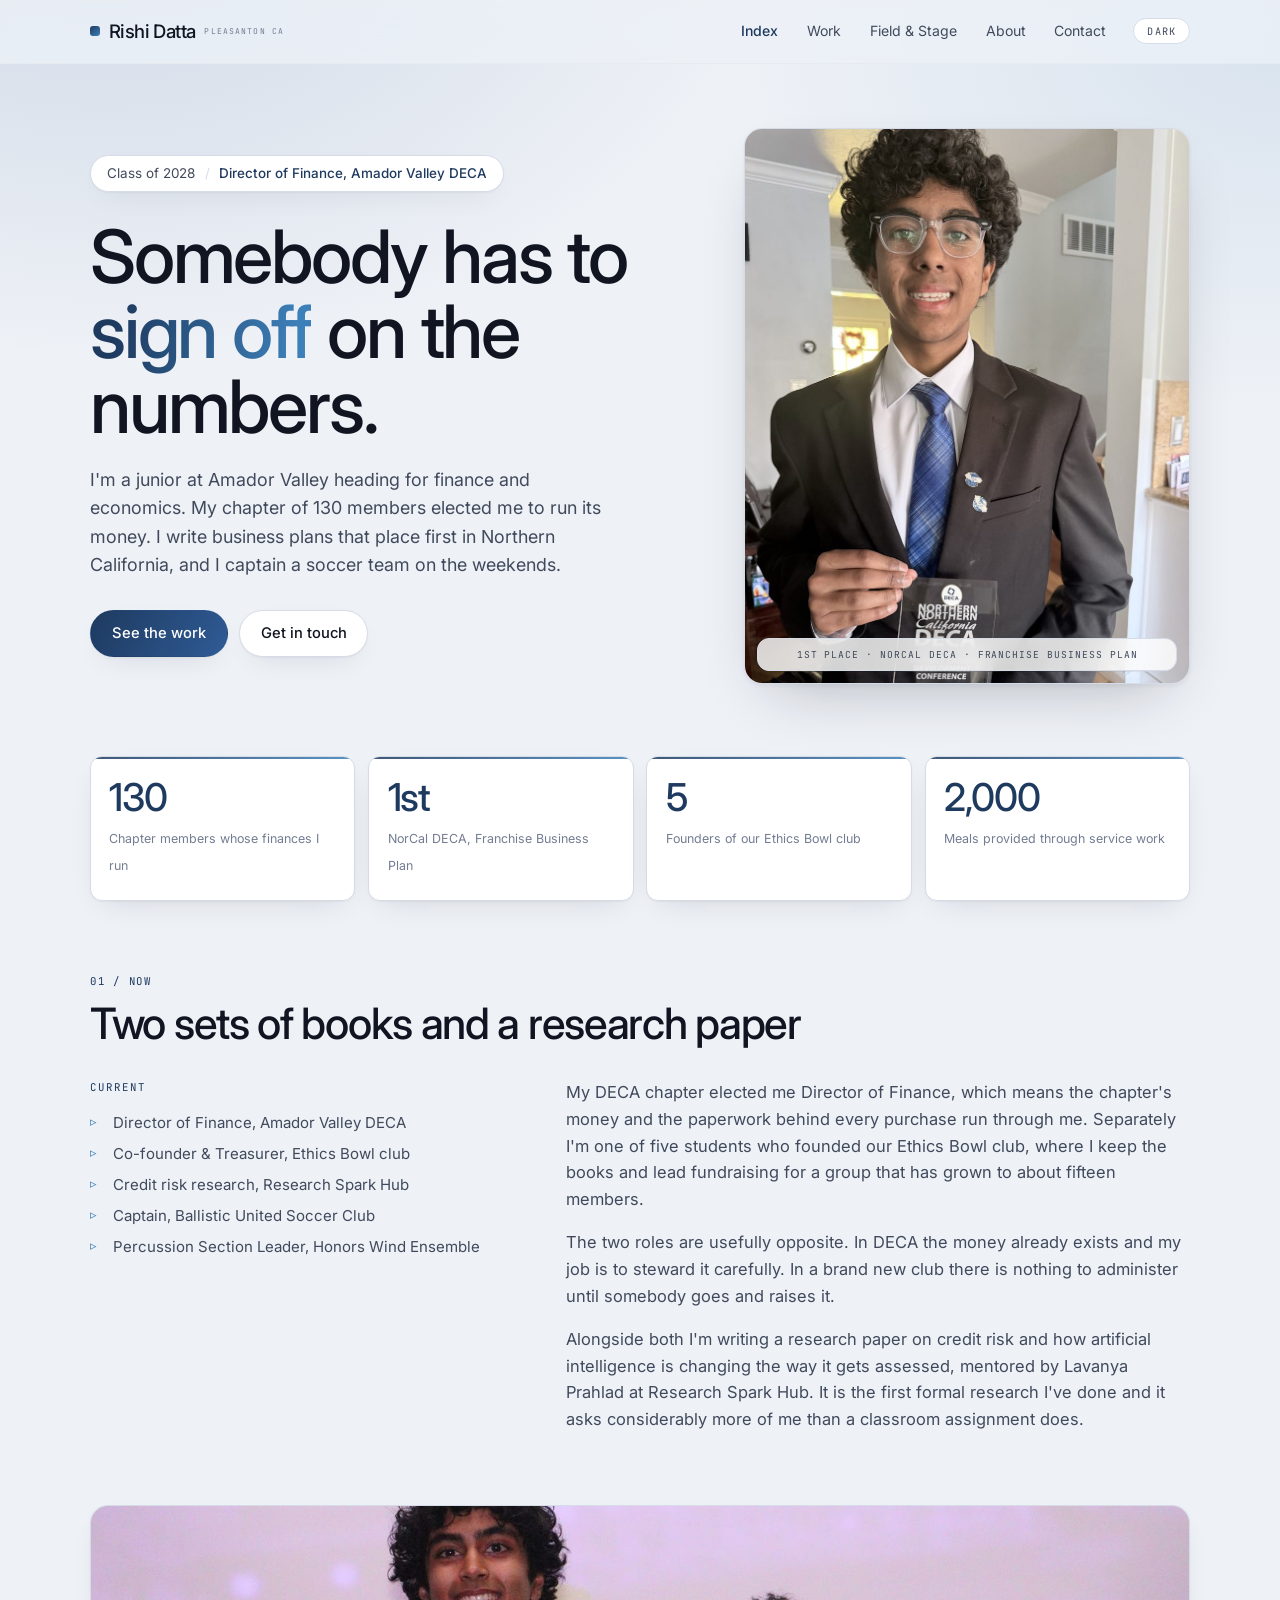
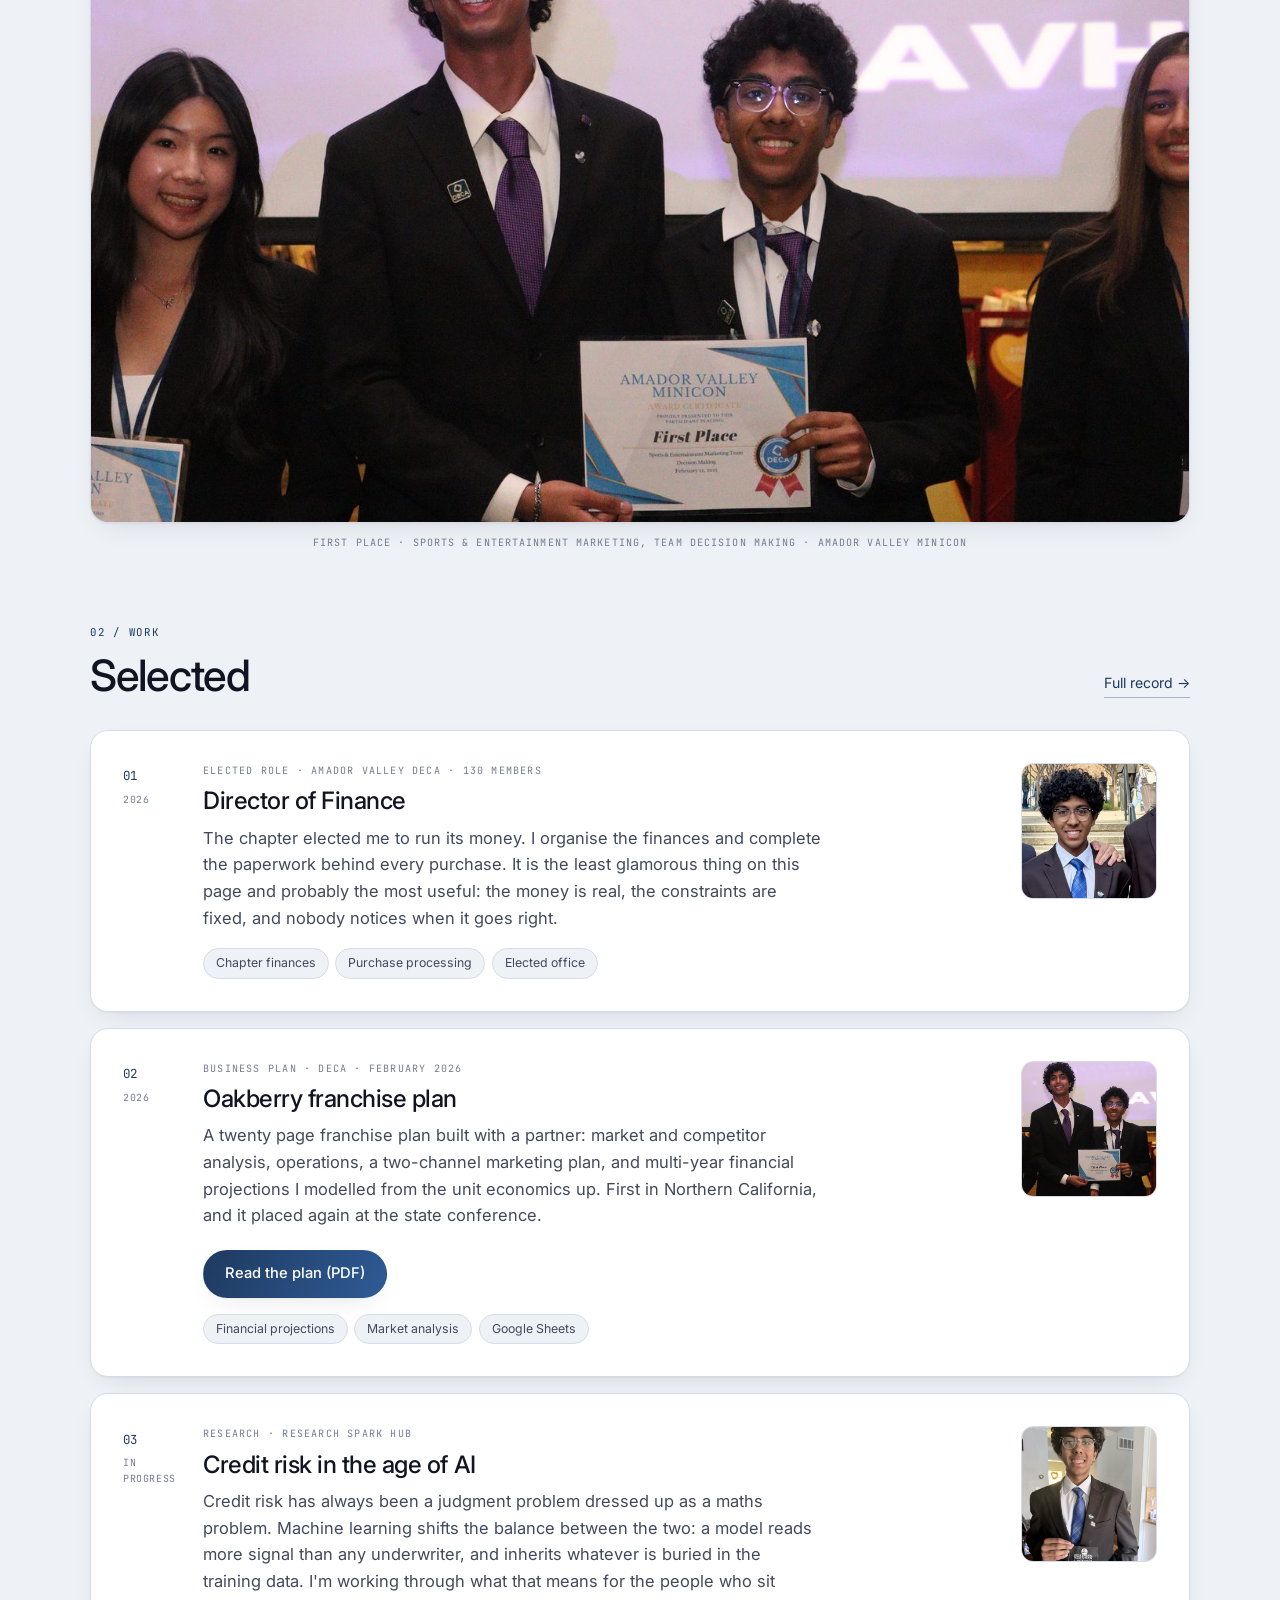
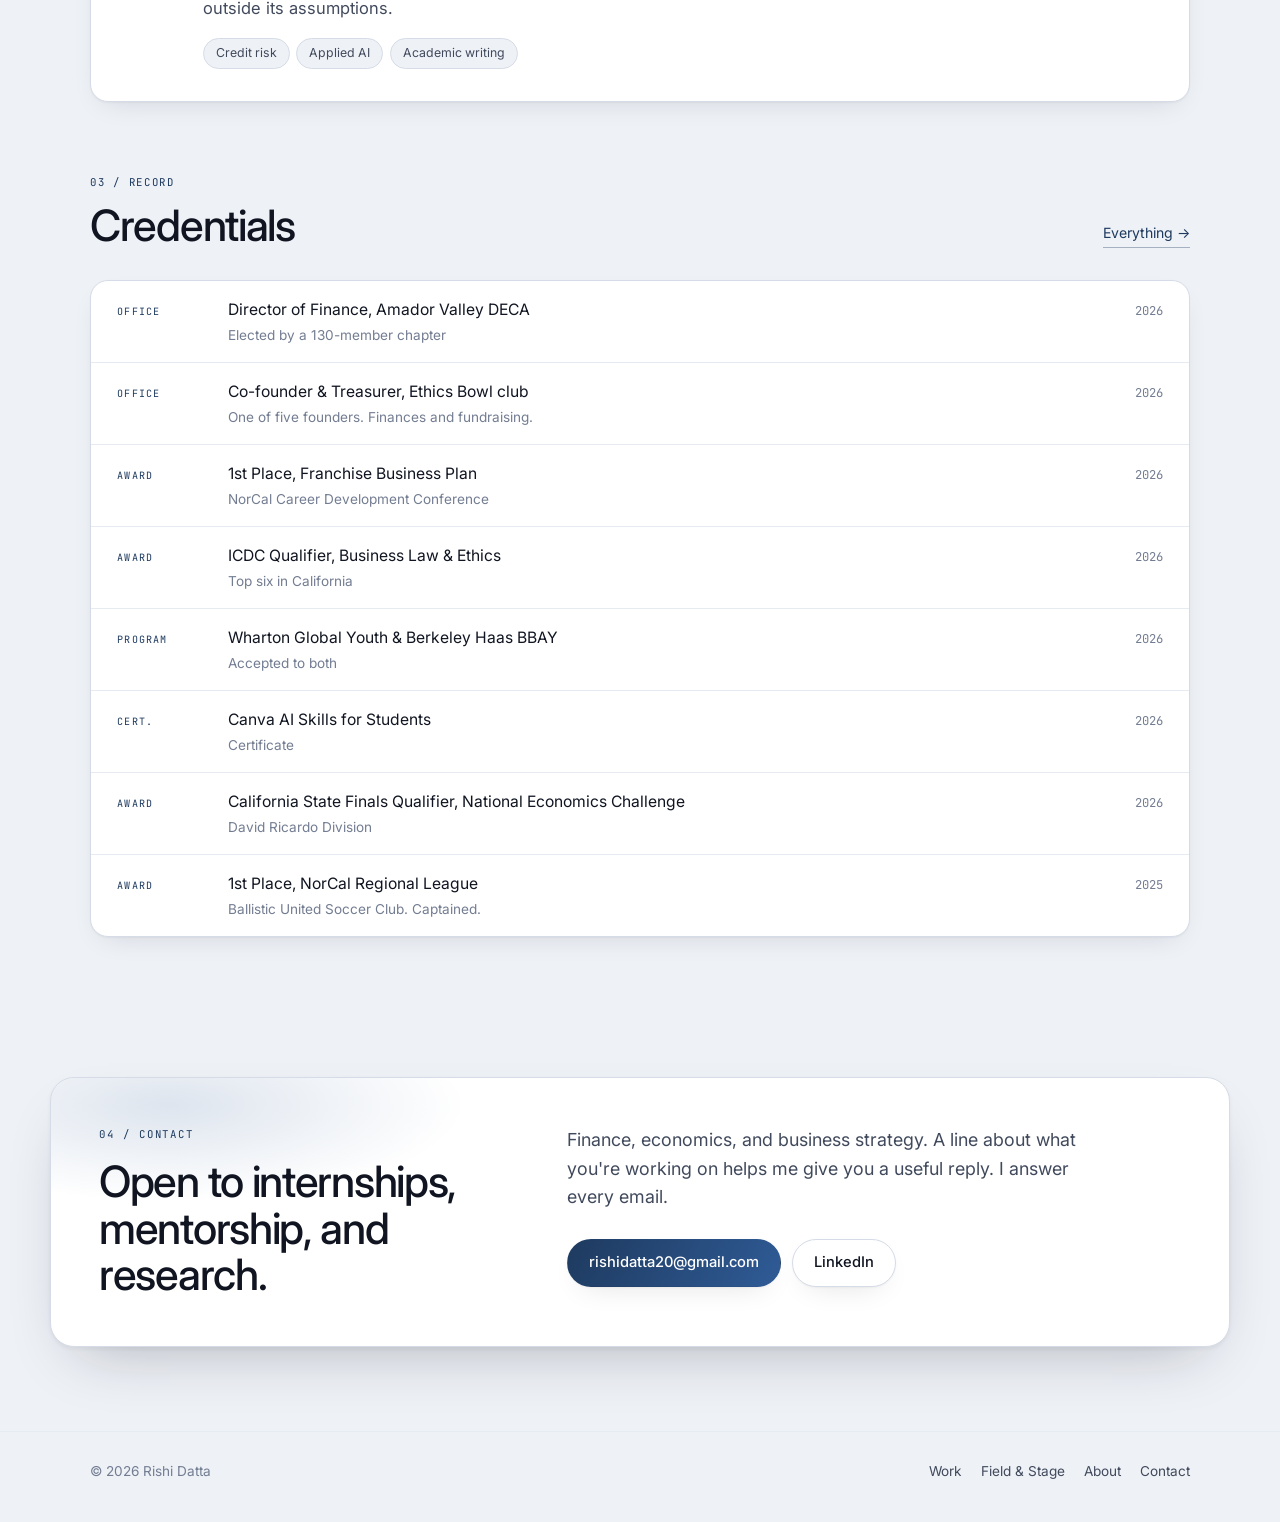
==== commit 49cb5897: "Add files via upload" ====
--- a/index.html
+++ b/index.html
@@ -165,6 +165,9 @@
             modelled from the unit economics up. First in Northern California, and it placed
             again at the state conference.
           </p>
+          <div class="acts" style="margin-top:1.3rem">
+            <a class="lnk" href="assets/oakberry-franchise-plan.pdf" target="_blank" rel="noopener">Read the plan (PDF)</a>
+          </div>
           <div class="keys">
             <span class="key">Financial projections</span>
             <span class="key">Market analysis</span>
--- a/assets/style.css
+++ b/assets/style.css
@@ -1,37 +1,52 @@
 /* ==========================================================================
    Rishi Datta — personal site
-   Editorial ledger: hairline rules, index numerals, tabular figures.
+   Modern navy. Card surfaces, soft glow, clean geometric type.
+   Photos are always shown normally — no filters, no hover-to-reveal.
    ========================================================================== */
 
 :root {
-  --paper:     #f2f3f6;
-  --paper-2:   #e9ebf0;
-  --ink:       #14161b;
-  --ink-2:     #3f4552;
-  --ink-3:     #767d8c;
+  --bg:        #eef1f6;
+  --bg-2:      #e4e9f1;
+  --card:      #ffffff;
+  --ink:       #101521;
+  --ink-2:     #414a5c;
+  --ink-3:     #737d92;
   --navy:      #1e3a5f;
-  --navy-lt:   #2f5686;
-  --rule:      #cfd4de;
-  --rule-2:    #dfe3ea;
-
-  --serif: "Fraunces", "Iowan Old Style", Georgia, serif;
-  --sans:  "Inter", -apple-system, BlinkMacSystemFont, "Segoe UI", Helvetica, Arial, sans-serif;
-  --mono:  "IBM Plex Mono", ui-monospace, SFMono-Regular, Menlo, monospace;
-
-  --pad:   clamp(1.15rem, 4vw, 3rem);
-  --max:   1240px;
+  --navy-2:    #2f5b96;
+  --cyan:      #3d7fb8;
+  --line:      #d6dce7;
+  --line-2:    #e6eaf1;
+  --glow-a:    rgba(47, 91, 150, .16);
+  --glow-b:    rgba(61, 127, 184, .12);
+  --shadow:    0 1px 2px rgba(16,21,33,.04), 0 10px 30px -14px rgba(16,21,33,.16);
+  --shadow-lg: 0 2px 4px rgba(16,21,33,.05), 0 26px 60px -28px rgba(16,21,33,.3);
+
+  --display: "Space Grotesk", "Inter", -apple-system, Helvetica, Arial, sans-serif;
+  --sans:    "Inter", -apple-system, BlinkMacSystemFont, "Segoe UI", Helvetica, Arial, sans-serif;
+  --mono:    "JetBrains Mono", ui-monospace, SFMono-Regular, Menlo, monospace;
+
+  --pad: clamp(1.15rem, 4vw, 2.5rem);
+  --max: 1180px;
+  --r:   18px;
+  --r-s: 12px;
 }
 
 html[data-theme="dark"] {
-  --paper:   #0d1016;
-  --paper-2: #141821;
-  --ink:     #edeff3;
-  --ink-2:   #b3b9c6;
-  --ink-3:   #79808f;
-  --navy:    #7ea6d8;
-  --navy-lt: #a2c1e8;
-  --rule:    #262c38;
-  --rule-2:  #1d222c;
+  --bg:      #080b12;
+  --bg-2:    #0d121c;
+  --card:    #121826;
+  --ink:     #eef1f7;
+  --ink-2:   #b0b9cb;
+  --ink-3:   #7b8599;
+  --navy:    #7fa9dd;
+  --navy-2:  #a3c4ec;
+  --cyan:    #63b6e8;
+  --line:    #222a3b;
+  --line-2:  #1a2130;
+  --glow-a:  rgba(99, 154, 220, .17);
+  --glow-b:  rgba(99, 182, 232, .12);
+  --shadow:    0 1px 2px rgba(0,0,0,.4), 0 10px 30px -14px rgba(0,0,0,.7);
+  --shadow-lg: 0 2px 4px rgba(0,0,0,.5), 0 26px 60px -28px rgba(0,0,0,.85);
 }
 
 /* --- base ----------------------------------------------------------------- */
@@ -41,18 +56,22 @@
 
 body {
   margin: 0;
-  background: var(--paper);
   color: var(--ink);
   font-family: var(--sans);
   font-size: 16.5px;
-  line-height: 1.6;
-  font-feature-settings: "kern", "liga";
+  line-height: 1.62;
   -webkit-font-smoothing: antialiased;
+  background: var(--bg);
+  background-image:
+    radial-gradient(60rem 40rem at 8% -10%, var(--glow-a), transparent 70%),
+    radial-gradient(50rem 34rem at 100% 4%, var(--glow-b), transparent 68%);
+  background-attachment: fixed;
+  transition: background-color .3s ease, color .3s ease;
 }
 
 img { max-width: 100%; display: block; }
 a { color: inherit; }
-h1,h2,h3,h4 { margin: 0; font-weight: 400; }
+h1,h2,h3,h4 { margin: 0; font-weight: 500; }
 p { margin: 0 0 1em; }
 p:last-child { margin-bottom: 0; }
 ul { margin: 0; padding: 0; list-style: none; }
@@ -61,333 +80,384 @@
 
 /* --- type ----------------------------------------------------------------- */
 
-.serif  { font-family: var(--serif); font-weight: 400; letter-spacing: -0.012em; }
-.d1     { font-family: var(--serif); font-size: clamp(2.7rem, 7.5vw, 5.6rem); line-height: .96; letter-spacing: -0.028em; }
-.d2     { font-family: var(--serif); font-size: clamp(1.9rem, 4.2vw, 3.1rem); line-height: 1.04; letter-spacing: -0.02em; }
-.d3     { font-family: var(--serif); font-size: clamp(1.25rem, 2.2vw, 1.62rem); line-height: 1.16; letter-spacing: -0.012em; }
+.d1, .d2, .d3, .serif {
+  font-family: var(--display);
+  font-weight: 500;
+  letter-spacing: -0.03em;
+}
+.d1 { font-size: clamp(2.5rem, 6.6vw, 4.6rem); line-height: 1.02; }
+.d2 { font-size: clamp(1.8rem, 3.8vw, 2.7rem); line-height: 1.08; }
+.d3 { font-size: clamp(1.22rem, 2.1vw, 1.5rem); line-height: 1.18; letter-spacing: -0.02em; }
 
 .navy { color: var(--navy); }
-.ital { font-style: italic; }
+
+/* accent phrase: gradient fill rather than italics */
+.ital {
+  font-style: normal;
+  background: linear-gradient(96deg, var(--navy) 12%, var(--cyan) 92%);
+  -webkit-background-clip: text; background-clip: text;
+  -webkit-text-fill-color: transparent; color: transparent;
+}
 
 .tag {
   font-family: var(--mono);
-  font-size: .68rem;
-  letter-spacing: .17em;
-  text-transform: uppercase;
-  color: var(--ink-3);
-}
-
-.lede { font-size: clamp(1.02rem, 1.4vw, 1.15rem); line-height: 1.55; color: var(--ink-2); max-width: 46ch; }
+  font-size: .67rem; letter-spacing: .18em; text-transform: uppercase;
+  color: var(--navy);
+}
+
+.lede { font-size: clamp(1.02rem, 1.4vw, 1.14rem); line-height: 1.58; color: var(--ink-2); max-width: 48ch; }
 .body { color: var(--ink-2); }
 .meas { max-width: 62ch; }
 .dim  { color: var(--ink-3); }
 
-/* --- rules ---------------------------------------------------------------- */
-
-.rule      { border-top: 1px solid var(--rule); }
-.rule-soft { border-top: 1px solid var(--rule-2); }
-.rule-ink  { border-top: 2px solid var(--ink); }
+.rule, .rule-soft, .rule-ink { border-top: 1px solid var(--line-2); }
 
 /* --- masthead ------------------------------------------------------------- */
 
 .mast {
-  position: sticky; top: 0; z-index: 40;
-  background: var(--paper);
-  border-bottom: 1px solid var(--ink);
+  position: sticky; top: 0; z-index: 60;
+  background: color-mix(in srgb, var(--bg) 78%, transparent);
+  backdrop-filter: saturate(1.6) blur(16px);
+  -webkit-backdrop-filter: saturate(1.6) blur(16px);
+  border-bottom: 1px solid var(--line-2);
 }
 
 .mast-in {
-  display: flex; align-items: flex-end; justify-content: space-between;
-  gap: 1.25rem; padding-block: .85rem .7rem; flex-wrap: wrap;
+  display: flex; align-items: center; justify-content: space-between;
+  gap: 1.25rem; padding-block: .9rem; flex-wrap: wrap;
 }
 
 .wordmark {
-  font-family: var(--serif);
-  font-size: 1.32rem;
-  letter-spacing: -0.02em;
-  text-decoration: none;
-  line-height: 1;
+  font-family: var(--display); font-weight: 500;
+  font-size: 1.16rem; letter-spacing: -0.03em;
+  text-decoration: none; line-height: 1;
+  display: inline-flex; align-items: center; gap: .55rem;
+}
+.wordmark::before {
+  content: ""; width: 10px; height: 10px; border-radius: 3px; flex: none;
+  background: linear-gradient(140deg, var(--navy), var(--cyan));
 }
 .wordmark sup {
   font-family: var(--mono); font-size: .5rem; letter-spacing: .14em;
-  color: var(--navy); vertical-align: super; margin-left: .4rem;
-}
-
-.mast nav { display: flex; gap: clamp(.9rem, 2.4vw, 2rem); flex-wrap: wrap; align-items: center; }
+  color: var(--ink-3); vertical-align: super; font-weight: 400;
+}
+
+.mast nav { display: flex; gap: clamp(.8rem, 2.1vw, 1.6rem); flex-wrap: wrap; align-items: center; }
 .mast nav a {
-  font-family: var(--mono); font-size: .7rem; letter-spacing: .13em;
-  text-transform: uppercase; color: var(--ink-2); text-decoration: none;
-  padding-bottom: 2px; border-bottom: 1px solid transparent;
-}
-.mast nav a:hover { color: var(--ink); border-bottom-color: var(--ink); }
-.mast nav a[aria-current="page"] { color: var(--navy); border-bottom-color: var(--navy); }
+  font-size: .88rem; color: var(--ink-2); text-decoration: none;
+  padding: .35rem .1rem; border-radius: 8px; transition: color .18s ease;
+}
+.mast nav a:hover { color: var(--ink); }
+.mast nav a[aria-current="page"] { color: var(--navy); font-weight: 500; }
 
 .themer {
-  font-family: var(--mono); font-size: .7rem; letter-spacing: .13em;
-  text-transform: uppercase; color: var(--ink-3);
-  background: none; border: 0; cursor: pointer; padding: 0 0 2px;
-  border-bottom: 1px solid transparent;
-}
-.themer:hover { color: var(--ink); border-bottom-color: var(--ink); }
-
-/* --- section scaffolding -------------------------------------------------- */
-
-.band { padding-block: clamp(2.75rem, 6vw, 4.75rem); }
-
-.head {
-  display: grid; grid-template-columns: 5.5rem minmax(0,1fr);
-  gap: 1.5rem; align-items: baseline;
-  padding-bottom: 1.4rem; margin-bottom: 2rem;
-  border-bottom: 2px solid var(--ink);
-}
-.head .idx { font-family: var(--mono); font-size: .72rem; letter-spacing: .12em; color: var(--navy); }
-.head .hx  { display: flex; align-items: baseline; justify-content: space-between; gap: 1.25rem; flex-wrap: wrap; }
+  font-family: var(--mono); font-size: .64rem; letter-spacing: .12em; text-transform: uppercase;
+  color: var(--ink-2); background: var(--card); cursor: pointer;
+  border: 1px solid var(--line); border-radius: 999px; padding: .35rem .8rem;
+  transition: border-color .18s ease, color .18s ease;
+}
+.themer:hover { border-color: var(--navy); color: var(--navy); }
+
+/* --- sections ------------------------------------------------------------- */
+
+.band { padding-block: clamp(2.5rem, 6vw, 4.5rem); }
+
+.head { display: block; margin-bottom: 2rem; }
+.head .idx {
+  font-family: var(--mono); font-size: .67rem; letter-spacing: .16em;
+  text-transform: uppercase; color: var(--navy);
+  display: block; margin-bottom: .65rem;
+}
+.head .hx {
+  display: flex; align-items: flex-end; justify-content: space-between;
+  gap: 1.25rem; flex-wrap: wrap; width: 100%;
+}
+.head .hx > :first-child { flex: 1 1 auto; }
 
 .more {
-  font-family: var(--mono); font-size: .7rem; letter-spacing: .12em;
-  text-transform: uppercase; color: var(--navy); text-decoration: none;
-  border-bottom: 1px solid var(--rule); padding-bottom: 2px; white-space: nowrap;
+  font-size: .88rem; color: var(--navy); text-decoration: none;
+  border-bottom: 1px solid color-mix(in srgb, var(--navy) 35%, transparent);
+  padding-bottom: 2px; white-space: nowrap;
 }
 .more:hover { border-bottom-color: var(--navy); }
 
 /* --- hero ----------------------------------------------------------------- */
 
-.hero { border-bottom: 1px solid var(--ink); }
+.hero { padding-top: clamp(2.25rem, 6vw, 4rem); }
 
 .hero-grid {
   display: grid;
-  grid-template-columns: minmax(0, 1.08fr) minmax(0, .92fr);
-  align-items: stretch;
-  gap: 0;
-}
-
-.hero-copy { padding: clamp(2.5rem,6vw,5rem) clamp(1.5rem,3vw,3rem) clamp(2.5rem,6vw,4rem) 0; }
+  grid-template-columns: minmax(0, 1.15fr) minmax(0, .85fr);
+  gap: clamp(1.75rem, 4vw, 3.25rem);
+  align-items: center;
+}
+
+.hero-copy { padding: 0; }
 
 .hero-meta {
-  display: flex; gap: .55rem; align-items: baseline;
-  font-family: var(--mono); font-size: .68rem; letter-spacing: .15em;
-  text-transform: uppercase; color: var(--ink-3); margin-bottom: 1.9rem;
-  flex-wrap: wrap;
-}
-.hero-meta b { color: var(--navy); font-weight: 400; }
-
-.hero h1 { margin-bottom: 1.5rem; }
-.hero .lede { margin-bottom: 2rem; }
+  display: inline-flex; align-items: center; gap: .6rem; flex-wrap: wrap;
+  font-size: .84rem; color: var(--ink-2);
+  background: var(--card); border: 1px solid var(--line);
+  border-radius: 999px; padding: .42rem 1rem; margin-bottom: 1.7rem;
+  box-shadow: var(--shadow);
+}
+.hero-meta b { color: var(--navy); font-weight: 500; }
+.hero-meta span:nth-child(2) { color: var(--line); }
+
+.hero h1 { margin-bottom: 1.35rem; }
+.hero .lede { margin-bottom: 1.9rem; }
 
 .hero-figure {
-  position: relative;
-  border-left: 1px solid var(--ink);
-  align-self: center;
-  overflow: hidden;
-}
-/* explicit ratio — never stretched to match the text column */
+  position: relative; margin: 0;
+  border-radius: var(--r); overflow: hidden;
+  border: 1px solid var(--line); background: var(--card);
+  box-shadow: var(--shadow-lg);
+}
 .hero-figure .duo { aspect-ratio: 4 / 5; }
-.hero-figure .duo img { width: 100%; height: 100%; object-fit: cover; object-position: center 22%; }
+.hero-figure .duo img { width: 100%; height: 100%; object-fit: cover; object-position: center 20%; }
 
 .stamp {
-  position: absolute; left: 0; bottom: 0; z-index: 3;
-  background: var(--paper); border-top: 1px solid var(--ink); border-right: 1px solid var(--ink);
-  font-family: var(--mono); font-size: .63rem; letter-spacing: .13em;
+  position: absolute; left: .75rem; right: .75rem; bottom: .75rem; z-index: 3;
+  background: color-mix(in srgb, var(--card) 82%, transparent);
+  backdrop-filter: blur(10px); -webkit-backdrop-filter: blur(10px);
+  border: 1px solid var(--line); border-radius: var(--r-s);
+  font-family: var(--mono); font-size: .6rem; letter-spacing: .1em;
   text-transform: uppercase; color: var(--ink-2);
-  padding: .6rem .9rem;
-}
-
-/* --- duotone photo treatment ---------------------------------------------- */
-/* photos are pulled into the navy palette so they read as part of the page   */
-
-.duo { position: relative; background: var(--navy); overflow: hidden; }
-.duo img {
-  width: 100%;
-  filter: grayscale(1) contrast(1.06) brightness(1.04);
-  mix-blend-mode: luminosity;
-  opacity: .94;
-  transition: filter .5s ease, mix-blend-mode .5s ease, opacity .5s ease, transform 3s ease;
-}
-.duo:hover img { filter: none; mix-blend-mode: normal; opacity: 1; }
-
-.duo::after {
-  content: ""; position: absolute; inset: 0; pointer-events: none;
-  background: linear-gradient(180deg, transparent 55%, rgba(20,22,27,.28));
-}
-
-/* full-bleed photographic band — LANDSCAPE SOURCE IMAGES ONLY.
-   A portrait image here would be cropped to a sliver and look hugely magnified. */
-
-.plate { position: relative; border-block: 1px solid var(--ink); }
-.plate .duo { aspect-ratio: 16 / 9; }
-.plate .duo img { width: 100%; height: 100%; object-fit: cover; object-position: center 38%; }
+  padding: .5rem .7rem; text-align: center;
+}
+
+/* --- photos: shown normally, always ---------------------------------------- */
+
+.duo { position: relative; overflow: hidden; background: var(--bg-2); }
+.duo img { width: 100%; transition: transform .6s ease; }
+.duo:hover img { transform: scale(1.02); }
+
+.plate { position: relative; margin: 0; }
+.plate .duo {
+  aspect-ratio: 16 / 9;
+  border-radius: var(--r); border: 1px solid var(--line);
+  box-shadow: var(--shadow);
+}
+.plate .duo img { height: 100%; object-fit: cover; object-position: center 38%; }
 .plate figcaption {
-  position: absolute; left: 0; bottom: 0;
-  background: var(--paper); border-top: 1px solid var(--ink); border-right: 1px solid var(--ink);
-  font-family: var(--mono); font-size: .64rem; letter-spacing: .12em;
-  text-transform: uppercase; color: var(--ink-2); padding: .6rem .95rem; margin: 0;
-  max-width: min(90%, 40ch);
-}
-
-/* portrait photo presented at its own proportions, never stretched */
-
-.slot { border: 1px solid var(--ink); }
+  font-family: var(--mono); font-size: .63rem; letter-spacing: .11em;
+  text-transform: uppercase; color: var(--ink-3);
+  margin: .75rem 0 0; text-align: center;
+}
+
+.slot { border-radius: var(--r); overflow: hidden; border: 1px solid var(--line); box-shadow: var(--shadow); background: var(--card); }
 .slot .duo { aspect-ratio: 4/5; }
-.slot .duo img { width: 100%; height: 100%; object-fit: cover; }
-
-/* bounded figure for portrait photos sitting beside text */
+.slot .duo img { height: 100%; object-fit: cover; }
 
 .port {
-  margin: 0;
-  border: 1px solid var(--ink);
-  max-width: 340px;
+  margin: 0; border-radius: var(--r); overflow: hidden;
+  border: 1px solid var(--line); background: var(--card);
+  box-shadow: var(--shadow); max-width: 340px;
 }
 .port .duo { aspect-ratio: 4/5; }
-.port .duo img { width: 100%; height: 100%; object-fit: cover; }
+.port .duo img { height: 100%; object-fit: cover; }
 .port figcaption {
-  font-family: var(--mono); font-size: .62rem; letter-spacing: .12em;
-  text-transform: uppercase; color: var(--ink-2);
-  padding: .55rem .75rem; border-top: 1px solid var(--ink); background: var(--paper);
-}
-
-/* --- ledger table --------------------------------------------------------- */
-
-.ledger { border-top: 2px solid var(--ink); border-bottom: 2px solid var(--ink); }
-
+  font-family: var(--mono); font-size: .6rem; letter-spacing: .11em;
+  text-transform: uppercase; color: var(--ink-3);
+  padding: .6rem .8rem; border-top: 1px solid var(--line-2);
+}
+
+/* --- figure strip --------------------------------------------------------- */
+
+.figs {
+  display: grid; grid-template-columns: repeat(4, minmax(0,1fr));
+  gap: .8rem;
+}
+.fig {
+  background: var(--card); border: 1px solid var(--line);
+  border-radius: var(--r-s); padding: 1.3rem 1.15rem 1.4rem;
+  box-shadow: var(--shadow);
+  position: relative; overflow: hidden;
+}
+.fig::before {
+  content: ""; position: absolute; left: 0; right: 0; top: 0; height: 2px;
+  background: linear-gradient(90deg, var(--navy), var(--cyan));
+  opacity: .85;
+}
+.fig .n {
+  font-family: var(--display); font-weight: 500;
+  font-size: clamp(1.85rem, 3.3vw, 2.4rem); line-height: 1;
+  letter-spacing: -0.035em; color: var(--navy);
+  display: block; margin-bottom: .45rem;
+}
+.fig .l { font-size: .78rem; color: var(--ink-3); line-height: 1.45; }
+
+/* --- entries (work / roles) ------------------------------------------------ */
+
+.entries { display: grid; gap: 1rem; }
+
+.entry {
+  display: grid;
+  grid-template-columns: 3.5rem minmax(0,1fr) 8.5rem;
+  gap: 1.5rem;
+  background: var(--card); border: 1px solid var(--line);
+  border-radius: var(--r); padding: clamp(1.4rem, 2.6vw, 2rem);
+  box-shadow: var(--shadow);
+  align-items: start;
+  transition: border-color .25s ease, transform .25s ease, box-shadow .25s ease;
+}
+.entry:hover { border-color: color-mix(in srgb, var(--navy) 40%, var(--line)); transform: translateY(-2px); box-shadow: var(--shadow-lg); }
+
+.entry .no {
+  font-family: var(--mono); font-size: .78rem; color: var(--navy);
+  padding-top: .2rem;
+}
+.entry .no b { display: block; font-weight: 400; color: var(--ink-3); margin-top: .35rem; font-size: .62rem; letter-spacing: .06em; text-transform: uppercase; }
+.entry h3 { margin-bottom: .55rem; }
+.entry .kick {
+  font-family: var(--mono); font-size: .63rem; letter-spacing: .12em;
+  text-transform: uppercase; color: var(--ink-3); margin-bottom: .5rem;
+}
+.entry .thumb { border-radius: var(--r-s); overflow: hidden; border: 1px solid var(--line); }
+.entry .thumb .duo { aspect-ratio: 1/1; }
+.entry .thumb .duo img { height: 100%; object-fit: cover; }
+
+.keys { display: flex; flex-wrap: wrap; gap: .4rem; margin-top: 1rem; }
+.key {
+  font-size: .77rem; color: var(--ink-2);
+  border: 1px solid var(--line); background: var(--bg);
+  border-radius: 999px; padding: .28rem .75rem;
+}
+
+.notes { margin-top: .8rem; }
+.notes li {
+  display: grid; grid-template-columns: 1rem 1fr; gap: .45rem;
+  font-size: .94rem; color: var(--ink-2); margin-bottom: .42rem;
+}
+.notes li::before { content: "▹"; color: var(--cyan); font-size: .8rem; line-height: 1.7; }
+.notes li:last-child { margin-bottom: 0; }
+
+/* --- ledger --------------------------------------------------------------- */
+
+.ledger {
+  background: var(--card); border: 1px solid var(--line);
+  border-radius: var(--r); box-shadow: var(--shadow); overflow: hidden;
+}
 .lrow {
-  display: grid;
-  grid-template-columns: 5.5rem minmax(0,1fr) auto;
-  gap: 1rem 1.5rem; align-items: baseline;
-  padding-block: 1.05rem;
-  border-bottom: 1px solid var(--rule-2);
+  display: grid; grid-template-columns: 5.5rem minmax(0,1fr) auto;
+  gap: 1rem 1.4rem; align-items: baseline;
+  padding: 1rem clamp(1.1rem, 2.4vw, 1.65rem);
+  border-bottom: 1px solid var(--line-2);
+  transition: background .2s ease;
 }
 .lrow:last-child { border-bottom: 0; }
-
-.lrow .k { font-family: var(--mono); font-size: .7rem; letter-spacing: .12em; color: var(--navy); text-transform: uppercase; }
-.lrow .v { font-size: 1rem; }
-.lrow .v small { display: block; color: var(--ink-3); font-size: .875rem; margin-top: .12rem; }
+.lrow:hover { background: var(--bg-2); }
+.lrow .k {
+  font-family: var(--mono); font-size: .63rem; letter-spacing: .11em;
+  color: var(--navy); text-transform: uppercase;
+}
+.lrow .v { font-size: .98rem; }
+.lrow .v small { display: block; color: var(--ink-3); font-size: .85rem; margin-top: .1rem; }
 .lrow .n {
   font-family: var(--mono); font-variant-numeric: tabular-nums;
-  font-size: .82rem; color: var(--ink-2); text-align: right; white-space: nowrap;
-}
-
-/* figure strip */
-
-.figs { display: grid; grid-template-columns: repeat(4, minmax(0,1fr)); border-top: 2px solid var(--ink); }
-.fig { padding: 1.35rem 1.1rem 1.5rem; border-right: 1px solid var(--rule); }
-.fig:last-child { border-right: 0; }
-.fig .n {
-  font-family: var(--serif); font-size: clamp(1.85rem, 3.4vw, 2.55rem);
-  line-height: 1; color: var(--navy); font-variant-numeric: tabular-nums;
-  display: block; margin-bottom: .5rem;
-}
-.fig .l { font-family: var(--mono); font-size: .63rem; letter-spacing: .1em; text-transform: uppercase; color: var(--ink-3); line-height: 1.5; }
-
-/* --- entry rows (work / roles) -------------------------------------------- */
-
-.entries { border-top: 2px solid var(--ink); }
-
-.entry {
-  display: grid;
-  grid-template-columns: 5.5rem minmax(0,1fr) 8.5rem;
-  gap: 1.6rem;
-  padding-block: 2rem;
-  border-bottom: 1px solid var(--rule);
-  align-items: start;
-}
-.entry:last-child { border-bottom: 0; }
-
-.entry .no { font-family: var(--mono); font-size: .72rem; letter-spacing: .12em; color: var(--navy); padding-top: .35rem; }
-.entry .no b { display: block; font-weight: 400; color: var(--ink-3); margin-top: .4rem; font-size: .64rem; }
-.entry h3 { margin-bottom: .5rem; }
-.entry .kick { font-family: var(--mono); font-size: .66rem; letter-spacing: .13em; text-transform: uppercase; color: var(--ink-3); margin-bottom: .55rem; }
-.entry .thumb { border: 1px solid var(--rule); }
-.entry .thumb .duo img { aspect-ratio: 1/1; object-fit: cover; }
-
-.keys { display: flex; flex-wrap: wrap; gap: .35rem .5rem; margin-top: 1rem; }
-.key {
-  font-family: var(--mono); font-size: .62rem; letter-spacing: .1em; text-transform: uppercase;
-  color: var(--ink-2); border: 1px solid var(--rule); padding: .28rem .5rem;
-}
-
-.notes { margin-top: .85rem; }
-.notes li {
-  display: grid; grid-template-columns: 1.1rem 1fr; gap: .4rem;
-  font-size: .95rem; color: var(--ink-2); margin-bottom: .4rem;
-}
-.notes li::before { content: "—"; color: var(--navy); }
-.notes li:last-child { margin-bottom: 0; }
-
-/* --- two-column prose ----------------------------------------------------- */
-
-.duet { display: grid; grid-template-columns: minmax(0,.62fr) minmax(0,1fr); gap: clamp(1.75rem,5vw,4rem); align-items: start; }
-.trio { display: grid; grid-template-columns: repeat(3, minmax(0,1fr)); gap: 0; border-top: 2px solid var(--ink); }
-.trio > div { padding: 1.5rem 1.25rem 1.75rem; border-right: 1px solid var(--rule); }
-.trio > div:last-child { border-right: 0; }
-
-/* --- links & buttons ------------------------------------------------------ */
-
-.acts { display: flex; gap: 1.5rem; flex-wrap: wrap; align-items: center; }
+  font-size: .76rem; color: var(--ink-3); text-align: right; white-space: nowrap;
+}
+
+/* --- layout helpers -------------------------------------------------------- */
+
+.duet { display: grid; grid-template-columns: minmax(0,.68fr) minmax(0,1fr); gap: clamp(1.6rem,4vw,3.25rem); align-items: start; }
+.trio { display: grid; grid-template-columns: repeat(3, minmax(0,1fr)); gap: .9rem; }
+.trio > div {
+  background: var(--card); border: 1px solid var(--line);
+  border-radius: var(--r); padding: 1.4rem 1.3rem 1.55rem; box-shadow: var(--shadow);
+}
+
+/* --- links ---------------------------------------------------------------- */
+
+.acts { display: flex; gap: .7rem; flex-wrap: wrap; align-items: center; }
 
 .lnk {
-  font-family: var(--mono); font-size: .72rem; letter-spacing: .13em; text-transform: uppercase;
-  text-decoration: none; color: var(--ink); border-bottom: 2px solid var(--navy);
-  padding-bottom: 3px; transition: color .2s ease;
-}
-.lnk:hover { color: var(--navy); }
-.lnk.quiet { border-bottom-color: var(--rule); color: var(--ink-2); }
-.lnk.quiet:hover { border-bottom-color: var(--ink); color: var(--ink); }
-
-/* --- closing ------------------------------------------------------------- */
-
-.close { border-top: 2px solid var(--ink); padding-block: clamp(2.5rem,6vw,4.5rem); }
+  display: inline-flex; align-items: center; gap: .45rem;
+  font-size: .92rem; font-weight: 500; text-decoration: none;
+  padding: .68rem 1.3rem; border-radius: 999px;
+  color: #fff; border: 1px solid transparent;
+  background: linear-gradient(120deg, var(--navy), var(--navy-2));
+  box-shadow: var(--shadow);
+  transition: transform .2s ease, box-shadow .2s ease, opacity .2s ease;
+}
+html[data-theme="dark"] .lnk { color: #080b12; }
+.lnk:hover { transform: translateY(-1px); box-shadow: var(--shadow-lg); }
+
+.lnk.quiet {
+  background: var(--card); color: var(--ink); border-color: var(--line);
+}
+.lnk.quiet:hover { border-color: var(--navy); color: var(--navy); }
+
+/* inline text links inside the ledger */
+.lrow .lnk {
+  padding: 0; background: none; color: var(--navy); box-shadow: none;
+  border: 0; border-bottom: 1px solid color-mix(in srgb, var(--navy) 35%, transparent);
+  border-radius: 0; font-weight: 400;
+}
+.lrow .lnk:hover { transform: none; box-shadow: none; border-bottom-color: var(--navy); }
+
+/* --- closing -------------------------------------------------------------- */
+
+.close { padding-block: clamp(2.5rem,6vw,4.25rem); }
+.close .shell {
+  background: var(--card); border: 1px solid var(--line);
+  border-radius: 24px; padding: clamp(1.75rem, 4vw, 3rem);
+  box-shadow: var(--shadow-lg);
+  position: relative; overflow: hidden;
+  max-width: var(--max);
+}
+.close .shell::before {
+  content: ""; position: absolute; inset: -40% 55% 40% -25%;
+  background: radial-gradient(closest-side, var(--glow-a), transparent 72%);
+  pointer-events: none;
+}
+.close .shell > * { position: relative; }
+
+/* --- opener --------------------------------------------------------------- */
+
+.opener { padding-block: clamp(2.25rem,5vw,3.75rem) clamp(1.25rem,2.5vw,2rem); }
+.opener h1 { margin-bottom: 1.1rem; max-width: 18ch; }
 
 /* --- footer --------------------------------------------------------------- */
 
-.foot { border-top: 1px solid var(--ink); padding-block: 1.6rem 2.4rem; }
+.foot { border-top: 1px solid var(--line-2); padding-block: 1.75rem 2.5rem; margin-top: 1rem; }
 .foot-in {
   display: flex; justify-content: space-between; gap: 1.25rem; flex-wrap: wrap;
-  font-family: var(--mono); font-size: .66rem; letter-spacing: .1em; text-transform: uppercase; color: var(--ink-3);
+  font-size: .85rem; color: var(--ink-3);
 }
 .foot-in a { color: var(--ink-2); text-decoration: none; }
 .foot-in a:hover { color: var(--navy); }
-.foot-nav { display: flex; gap: 1.15rem; flex-wrap: wrap; }
-
-/* --- page opener ---------------------------------------------------------- */
-
-.opener { padding-block: clamp(2.25rem,5vw,3.75rem) clamp(1.5rem,3vw,2.25rem); border-bottom: 1px solid var(--ink); }
-.opener h1 { margin-bottom: 1.1rem; max-width: 17ch; }
+.foot-nav { display: flex; gap: 1.2rem; flex-wrap: wrap; }
 
 /* --- responsive ----------------------------------------------------------- */
 
 @media (max-width: 1000px) {
-  .entry { grid-template-columns: 4rem minmax(0,1fr); }
+  .entry { grid-template-columns: 3rem minmax(0,1fr); }
   .entry .thumb { display: none; }
   .figs { grid-template-columns: repeat(2, minmax(0,1fr)); }
-  .fig:nth-child(2) { border-right: 0; }
-  .fig:nth-child(-n+2) { border-bottom: 1px solid var(--rule); }
 }
 
 @media (max-width: 820px) {
   .hero-grid { grid-template-columns: 1fr; }
-  .hero-copy { padding: clamp(2rem,7vw,3rem) 0; order: 2; }
-  .hero-figure { border-left: 0; border-top: 1px solid var(--ink); order: 1; }
-  .hero-figure .duo { aspect-ratio: 3/2; }
-  .hero-figure .duo img { object-position: center 20%; }
+  .hero-copy { order: 2; }
+  .hero-figure { order: 1; max-width: 330px; }
+  .hero-figure .duo { aspect-ratio: 1/1; }
   .duet { grid-template-columns: 1fr; }
   .trio { grid-template-columns: 1fr; }
-  .trio > div { border-right: 0; border-bottom: 1px solid var(--rule); }
-  .trio > div:last-child { border-bottom: 0; }
+  .plate .duo { aspect-ratio: 3/2; }
 }
 
 @media (max-width: 620px) {
   body { font-size: 16px; }
-  .mast-in { align-items: flex-start; }
-  .head { grid-template-columns: 1fr; gap: .5rem; }
-  .entry { grid-template-columns: 1fr; gap: .5rem; }
+  .mast-in { padding-block: .7rem; gap: .6rem; }
+  .mast nav { gap: .85rem; font-size: .82rem; }
+  .head .hx { flex-direction: column; align-items: flex-start; gap: .75rem; }
+  .entry { grid-template-columns: 1fr; gap: .5rem; padding: 1.25rem; }
   .entry .no { padding-top: 0; }
   .entry .no b { display: inline; margin-left: .5rem; }
-  .lrow { grid-template-columns: 1fr; gap: .25rem; }
+  .lrow { grid-template-columns: 1fr; gap: .2rem; }
   .lrow .n { text-align: left; }
   .figs { grid-template-columns: 1fr; }
-  .fig { border-right: 0; border-bottom: 1px solid var(--rule); }
-  .fig:last-child { border-bottom: 0; }
-  .plate .duo { aspect-ratio: 3/2; }
   .port { max-width: 100%; }
 }
 
@@ -399,6 +469,5 @@
 @media print {
   .mast, .themer, .acts { display: none !important; }
   body { background: #fff; font-size: 10.5pt; }
-  .duo img { filter: grayscale(1); mix-blend-mode: normal; }
-  .band { padding-block: 1rem; }
-}
+  .entry, .ledger, .fig, .trio > div { box-shadow: none; break-inside: avoid; }
+}
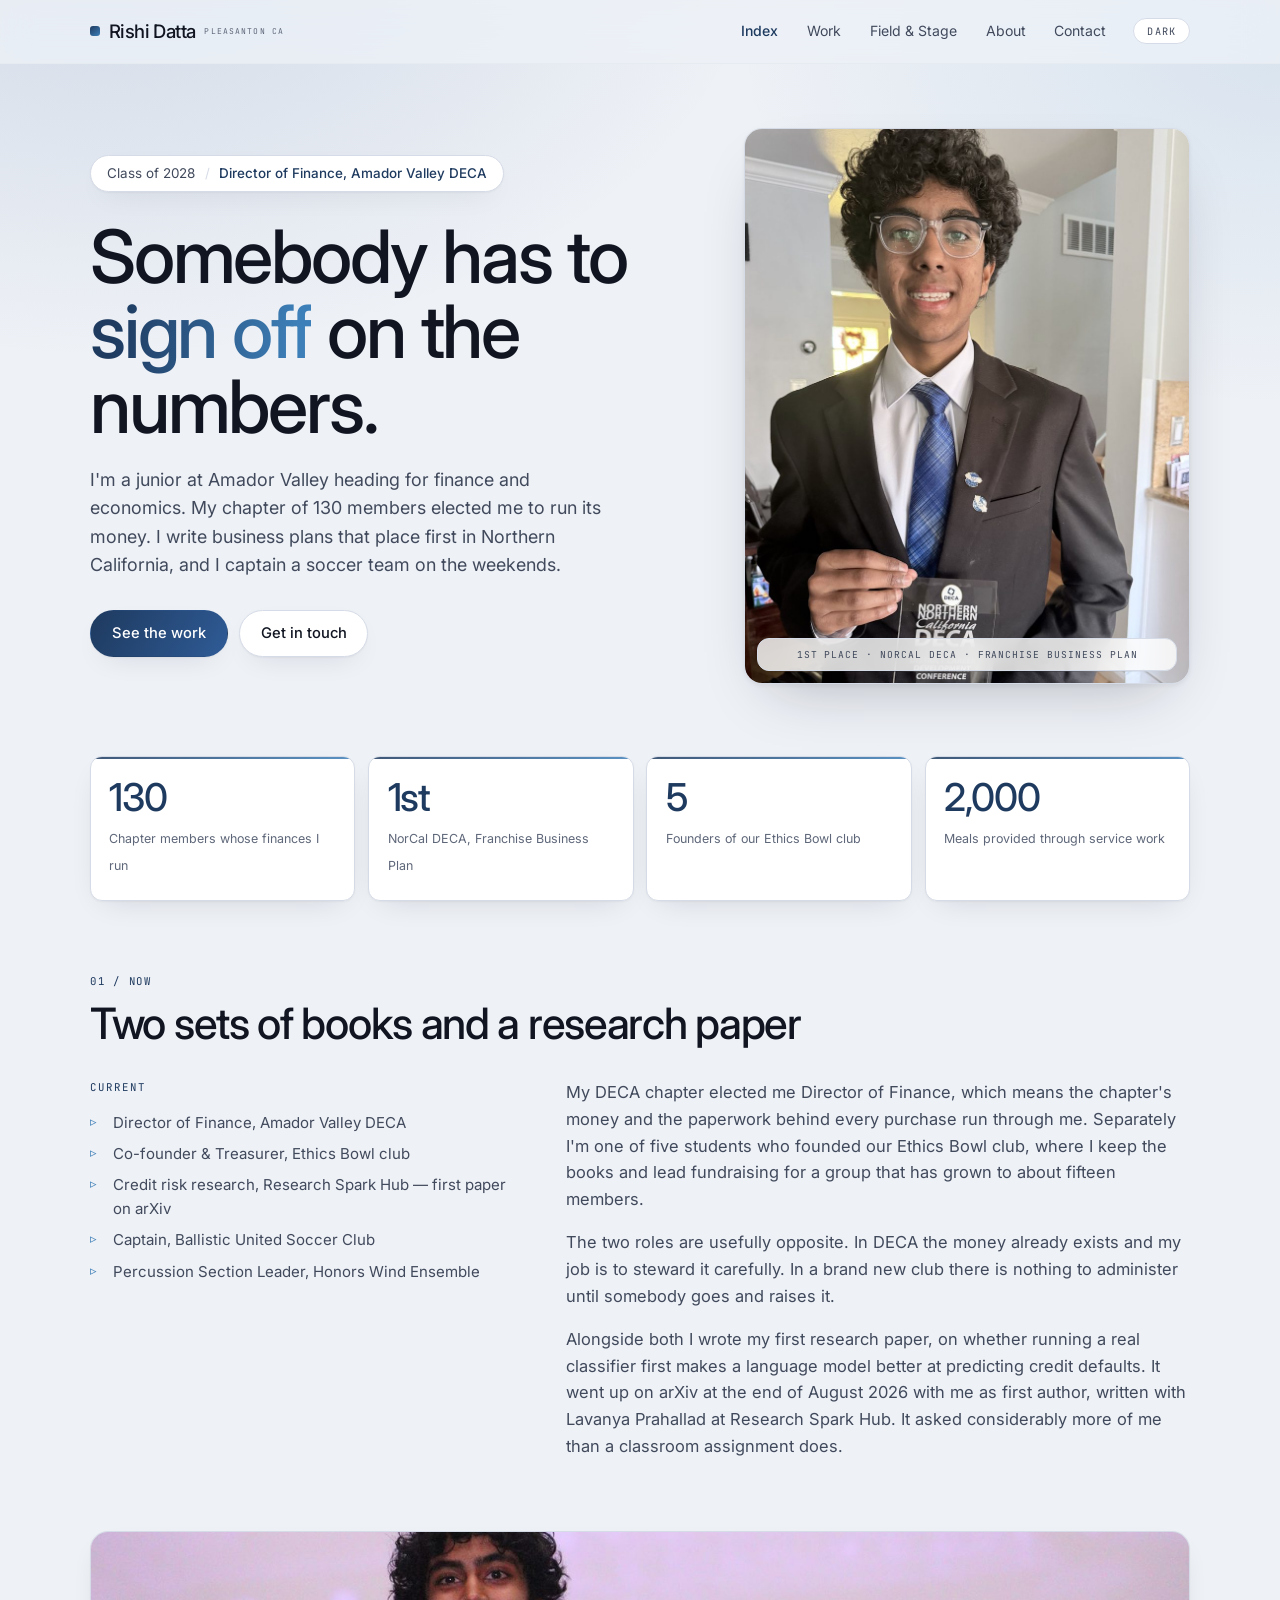
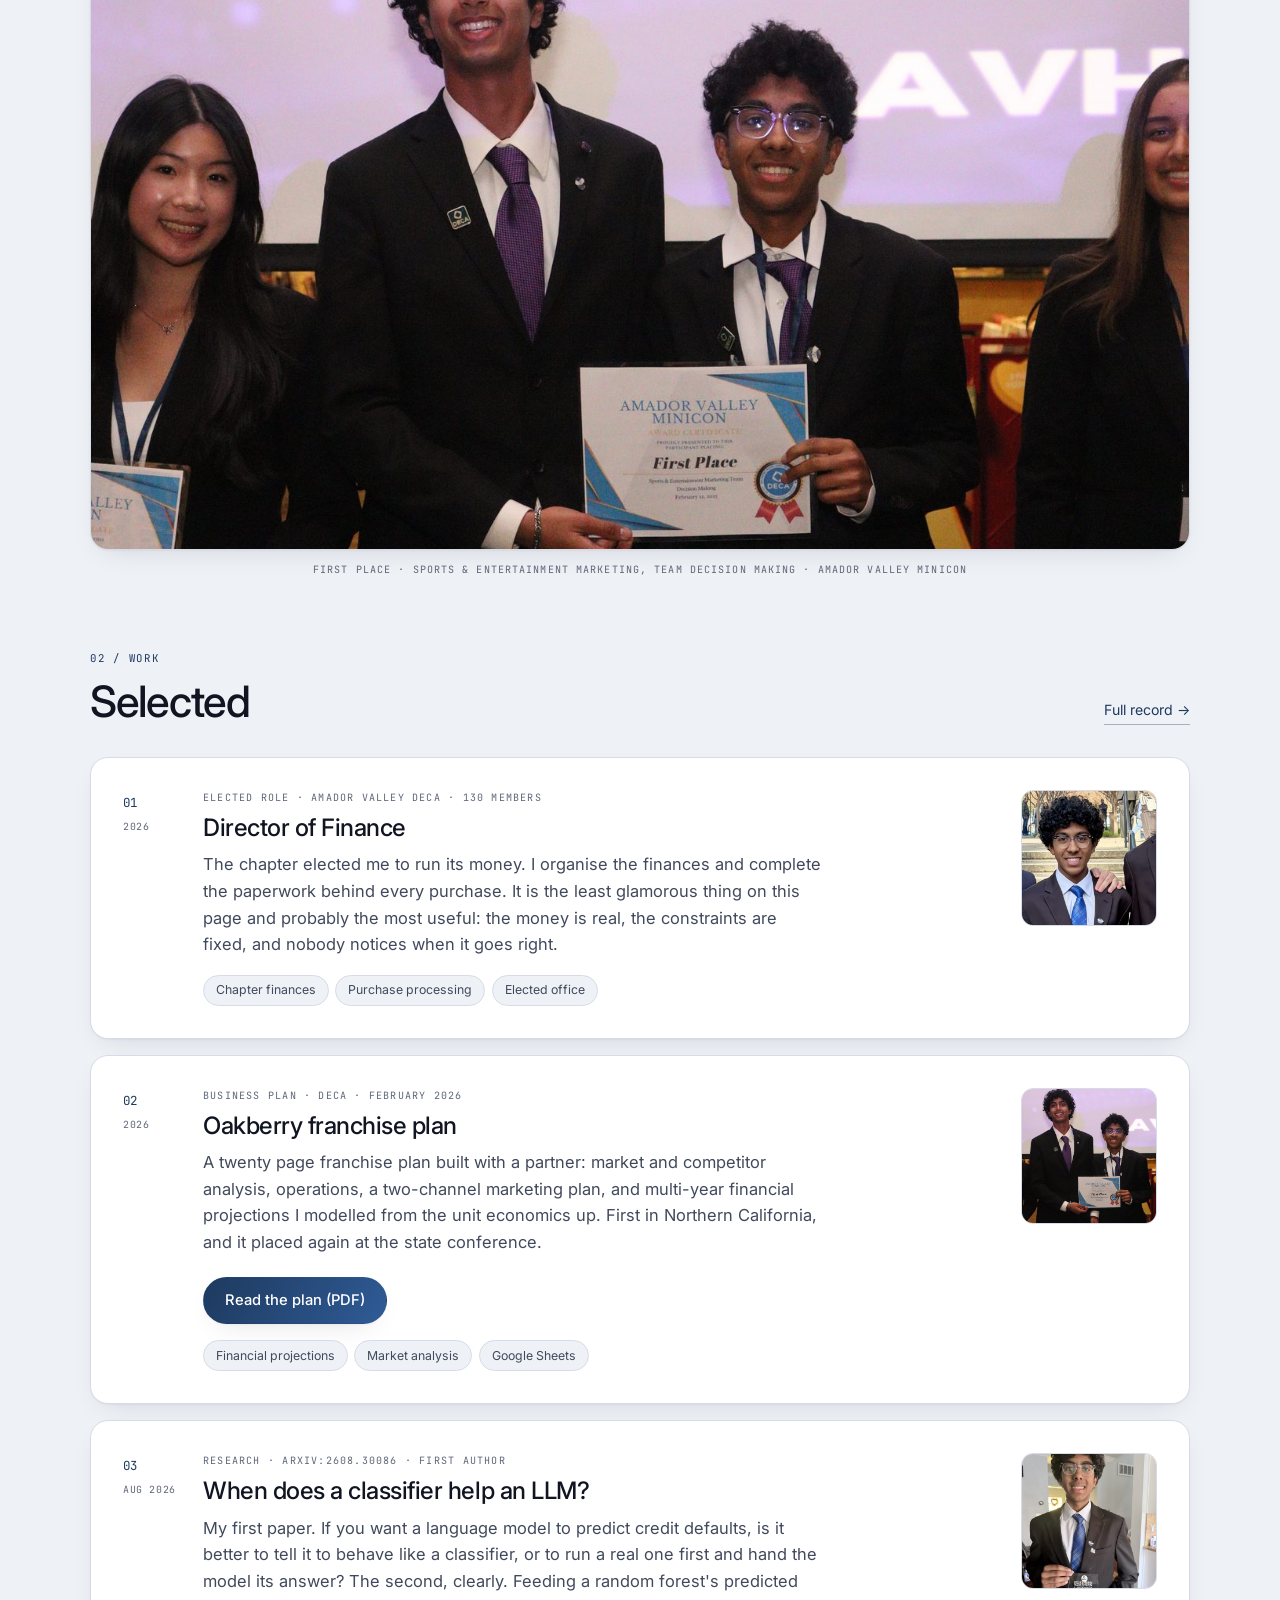
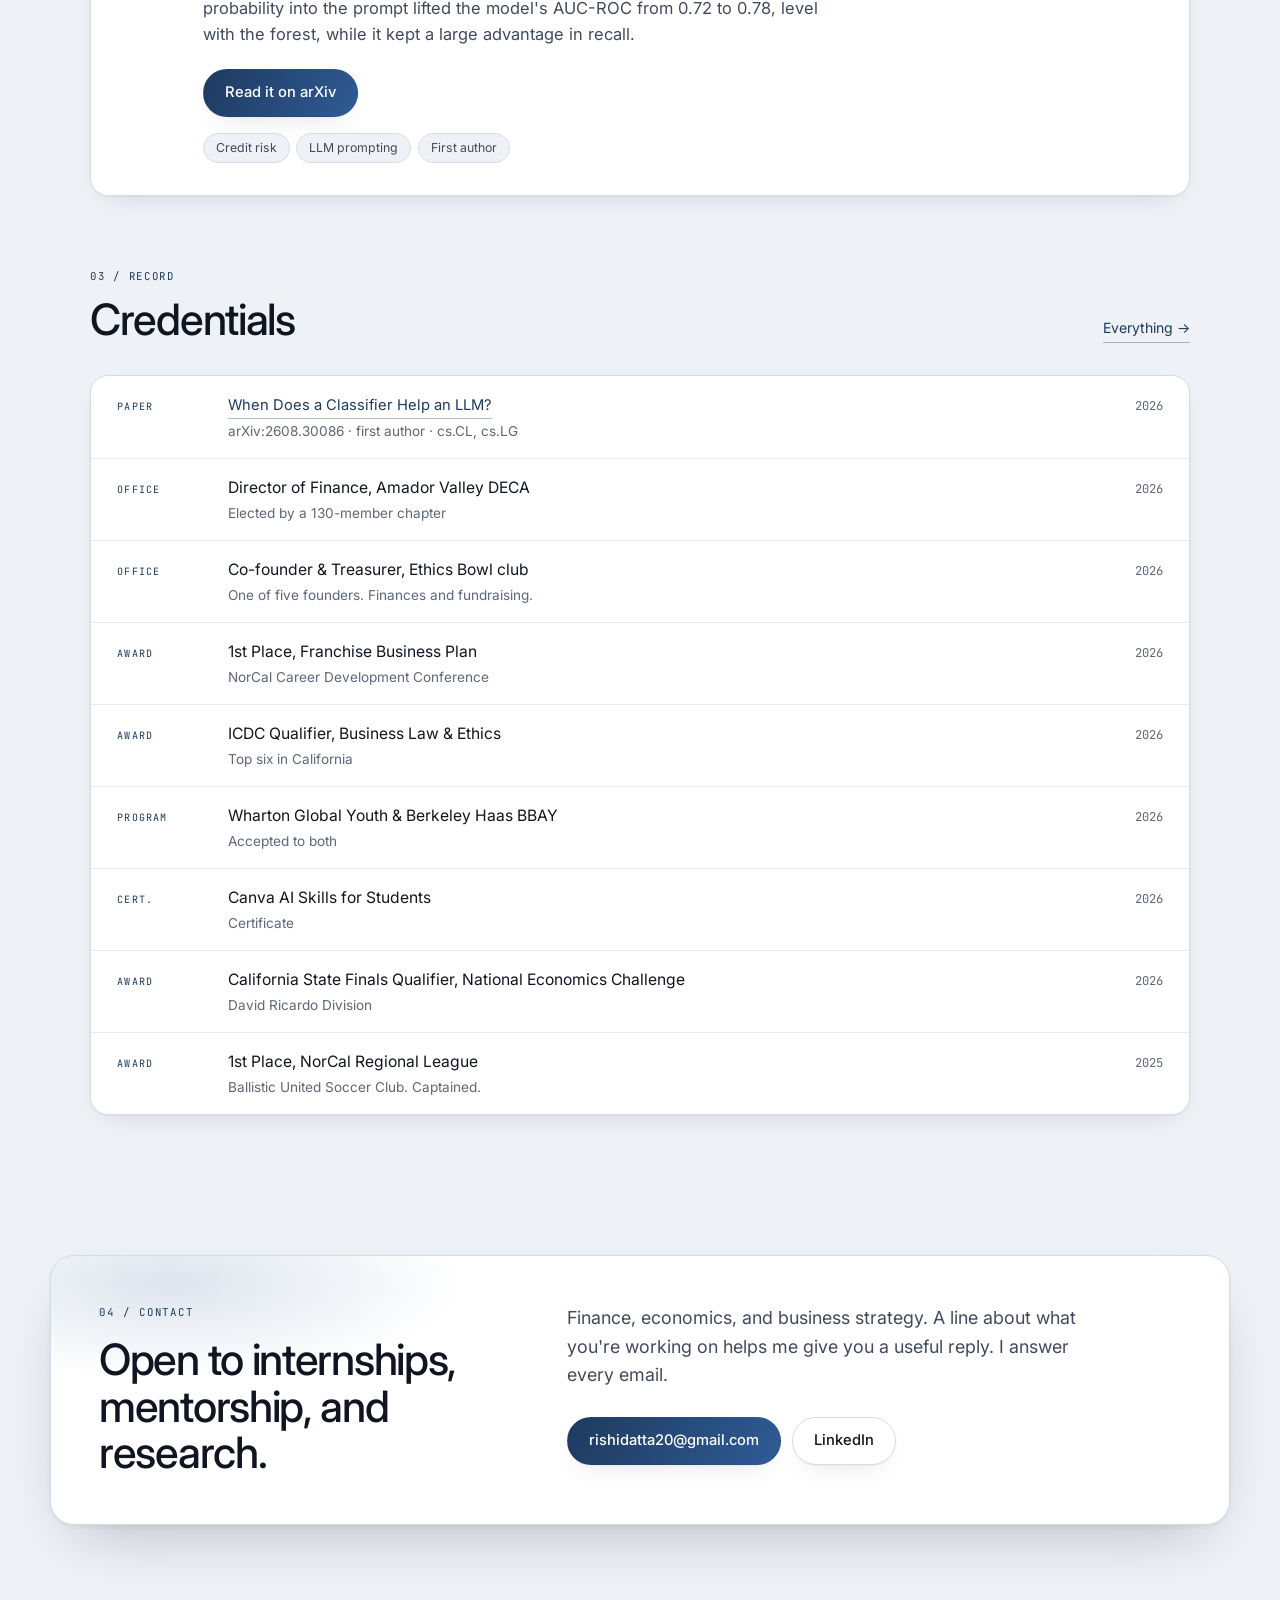
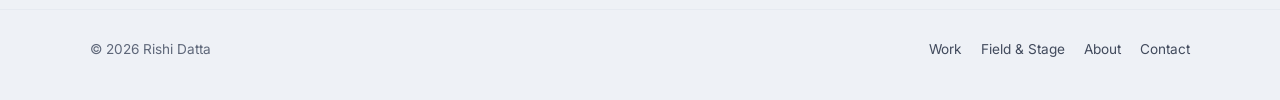
==== commit 80ef3d0e: "Add files via upload" ====
--- a/index.html
+++ b/index.html
@@ -4,10 +4,10 @@
 <meta charset="utf-8">
 <meta name="viewport" content="width=device-width, initial-scale=1">
 <title>Rishi Datta — Finance, economics, and the paperwork behind them</title>
-<meta name="description" content="Rishi Datta, Amador Valley High School class of 2028. Elected Director of Finance of a 130-member DECA chapter, ICDC qualifier, Ethics Bowl club co-founder, club soccer captain.">
+<meta name="description" content="Rishi Datta, Amador Valley High School class of 2028. First author of an arXiv paper on classifier-guided prompting for credit-default prediction, elected Director of Finance of a 130-member DECA chapter, ICDC qualifier, Ethics Bowl club co-founder, club soccer captain.">
 <meta name="theme-color" content="#f2f3f6">
 <meta property="og:title" content="Rishi Datta">
-<meta property="og:description" content="Director of Finance, Amador Valley DECA. Business plans, credit risk research, soccer, percussion.">
+<meta property="og:description" content="Director of Finance, Amador Valley DECA. First-author arXiv paper on credit-default prediction, business plans, soccer, percussion.">
 <meta property="og:type" content="website">
 <meta property="og:image" content="assets/portrait.jpg">
 <link rel="preconnect" href="https://fonts.googleapis.com">
@@ -86,7 +86,7 @@
         <ul class="notes">
           <li>Director of Finance, Amador Valley DECA</li>
           <li>Co-founder &amp; Treasurer, Ethics Bowl club</li>
-          <li>Credit risk research, Research Spark Hub</li>
+          <li>Credit risk research, Research Spark Hub &mdash; first paper on arXiv</li>
           <li>Captain, Ballistic United Soccer Club</li>
           <li>Percussion Section Leader, Honors Wind Ensemble</li>
         </ul>
@@ -104,10 +104,11 @@
           somebody goes and raises it.
         </p>
         <p>
-          Alongside both I'm writing a research paper on credit risk and how artificial
-          intelligence is changing the way it gets assessed, mentored by Lavanya Prahlad at
-          Research Spark Hub. It is the first formal research I've done and it asks
-          considerably more of me than a classroom assignment does.
+          Alongside both I wrote my first research paper, on whether running a real classifier
+          first makes a language model better at predicting credit defaults. It went up on
+          arXiv at the end of August 2026 with me as first author, written with Lavanya
+          Prahallad at Research Spark Hub. It asked considerably more of me than a classroom
+          assignment does.
         </p>
       </div>
     </div>
@@ -178,20 +179,24 @@
       </article>
 
       <article class="entry">
-        <div class="no">03<b>In progress</b></div>
+        <div class="no">03<b>Aug 2026</b></div>
         <div>
-          <p class="kick">Research &middot; Research Spark Hub</p>
-          <h3 class="d3">Credit risk in the age of AI</h3>
+          <p class="kick">Research &middot; arXiv:2608.30086 &middot; first author</p>
+          <h3 class="d3">When does a classifier help an LLM?</h3>
           <p class="body meas">
-            Credit risk has always been a judgment problem dressed up as a maths problem.
-            Machine learning shifts the balance between the two: a model reads more signal
-            than any underwriter, and inherits whatever is buried in the training data. I'm
-            working through what that means for the people who sit outside its assumptions.
+            My first paper. If you want a language model to predict credit defaults, is it
+            better to tell it to behave like a classifier, or to run a real one first and hand
+            the model its answer? The second, clearly. Feeding a random forest's predicted
+            probability into the prompt lifted the model's AUC-ROC from 0.72 to 0.78, level
+            with the forest, while it kept a large advantage in recall.
           </p>
+          <div class="acts" style="margin-top:1.3rem">
+            <a class="lnk" href="https://arxiv.org/abs/2608.30086" target="_blank" rel="noopener">Read it on arXiv</a>
+          </div>
           <div class="keys">
             <span class="key">Credit risk</span>
-            <span class="key">Applied AI</span>
-            <span class="key">Academic writing</span>
+            <span class="key">LLM prompting</span>
+            <span class="key">First author</span>
           </div>
         </div>
         <div class="thumb"><div class="duo"><img src="assets/portrait.jpg" alt="" width="900" height="1125"></div></div>
@@ -211,6 +216,11 @@
     </div>
 
     <div class="ledger">
+      <div class="lrow">
+        <span class="k">Paper</span>
+        <span class="v"><a class="lnk" style="border-bottom-width:1px" href="https://arxiv.org/abs/2608.30086" target="_blank" rel="noopener">When Does a Classifier Help an LLM?</a><small>arXiv:2608.30086 &middot; first author &middot; cs.CL, cs.LG</small></span>
+        <span class="n">2026</span>
+      </div>
       <div class="lrow">
         <span class="k">Office</span>
         <span class="v">Director of Finance, Amador Valley DECA<small>Elected by a 130-member chapter</small></span>
--- a/assets/style.css
+++ b/assets/style.css
@@ -10,7 +10,7 @@
   --card:      #ffffff;
   --ink:       #101521;
   --ink-2:     #414a5c;
-  --ink-3:     #737d92;
+  --ink-3:     #5e6779;
   --navy:      #1e3a5f;
   --navy-2:    #2f5b96;
   --cyan:      #3d7fb8;
@@ -37,7 +37,7 @@
   --card:    #121826;
   --ink:     #eef1f7;
   --ink-2:   #b0b9cb;
-  --ink-3:   #7b8599;
+  --ink-3:   #8d97ab;
   --navy:    #7fa9dd;
   --navy-2:  #a3c4ec;
   --cyan:    #63b6e8;
@@ -380,13 +380,18 @@
   box-shadow: var(--shadow);
   transition: transform .2s ease, box-shadow .2s ease, opacity .2s ease;
 }
-html[data-theme="dark"] .lnk { color: #080b12; }
+/* only the solid gradient button gets dark text in dark mode.
+   Scoped with :not() so ghost buttons and inline ledger links keep light text. */
+html[data-theme="dark"] .lnk:not(.quiet) { color: #080b12; }
 .lnk:hover { transform: translateY(-1px); box-shadow: var(--shadow-lg); }
 
 .lnk.quiet {
   background: var(--card); color: var(--ink); border-color: var(--line);
 }
 .lnk.quiet:hover { border-color: var(--navy); color: var(--navy); }
+/* must come after the dark .lnk rule above, which would otherwise darken this text */
+html[data-theme="dark"] .lnk.quiet { color: var(--ink); }
+html[data-theme="dark"] .lnk.quiet:hover { color: var(--navy); }
 
 /* inline text links inside the ledger */
 .lrow .lnk {
@@ -395,6 +400,8 @@
   border-radius: 0; font-weight: 400;
 }
 .lrow .lnk:hover { transform: none; box-shadow: none; border-bottom-color: var(--navy); }
+/* beats html[data-theme="dark"] .lnk:not(.quiet) above */
+html[data-theme="dark"] .lrow .lnk { color: var(--navy); }
 
 /* --- closing -------------------------------------------------------------- */
 
